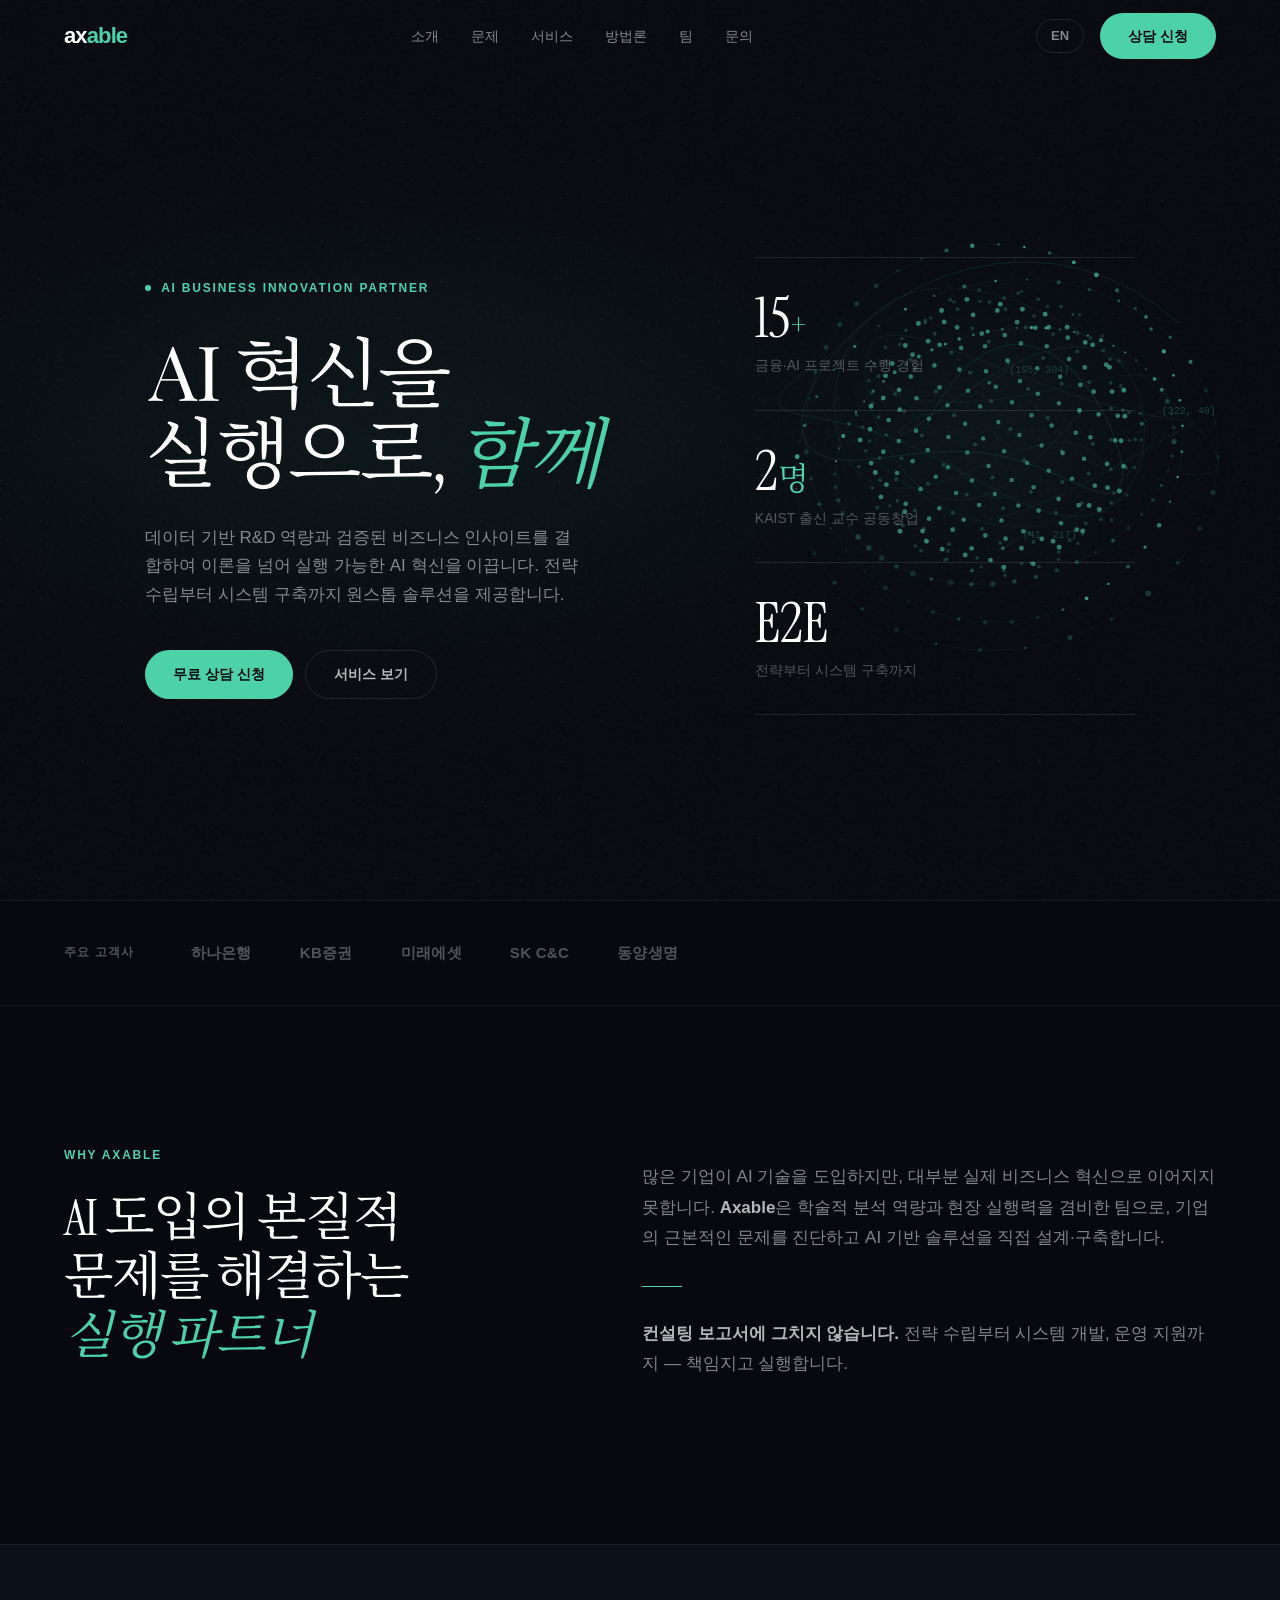
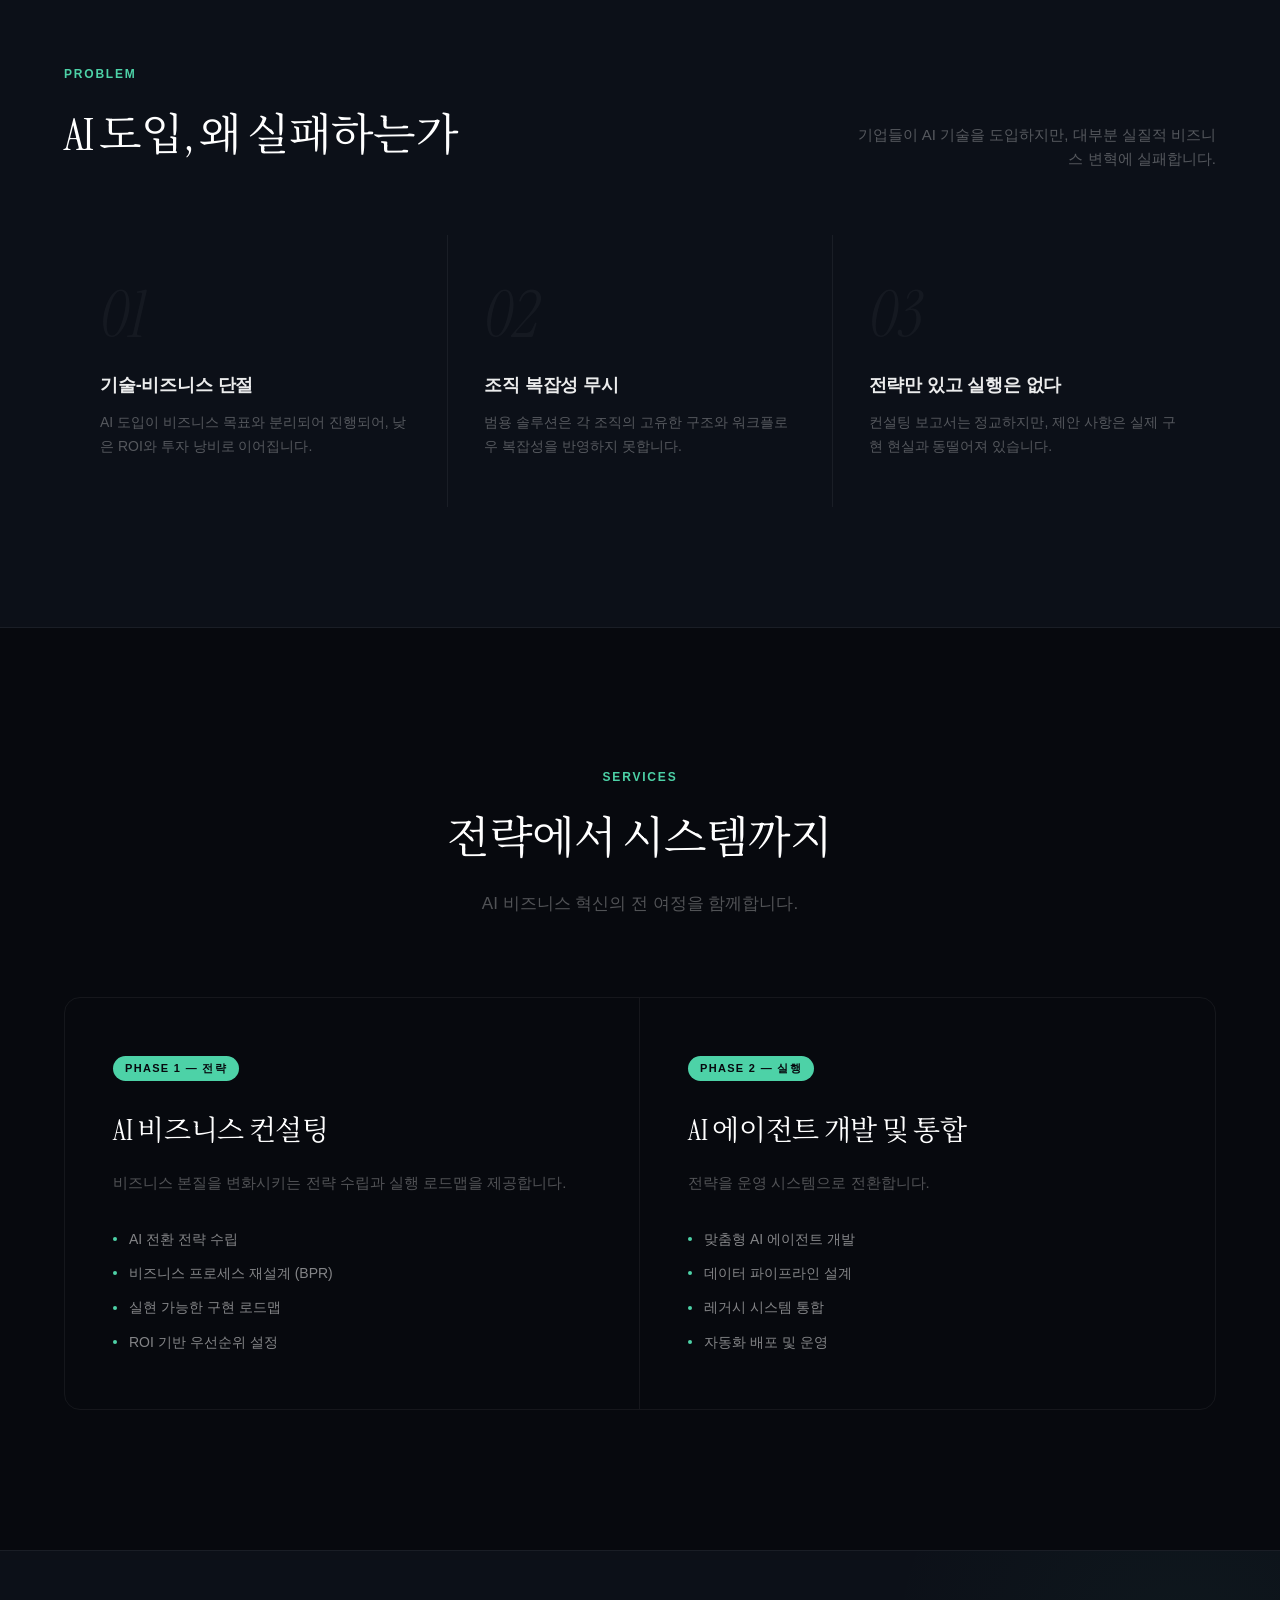
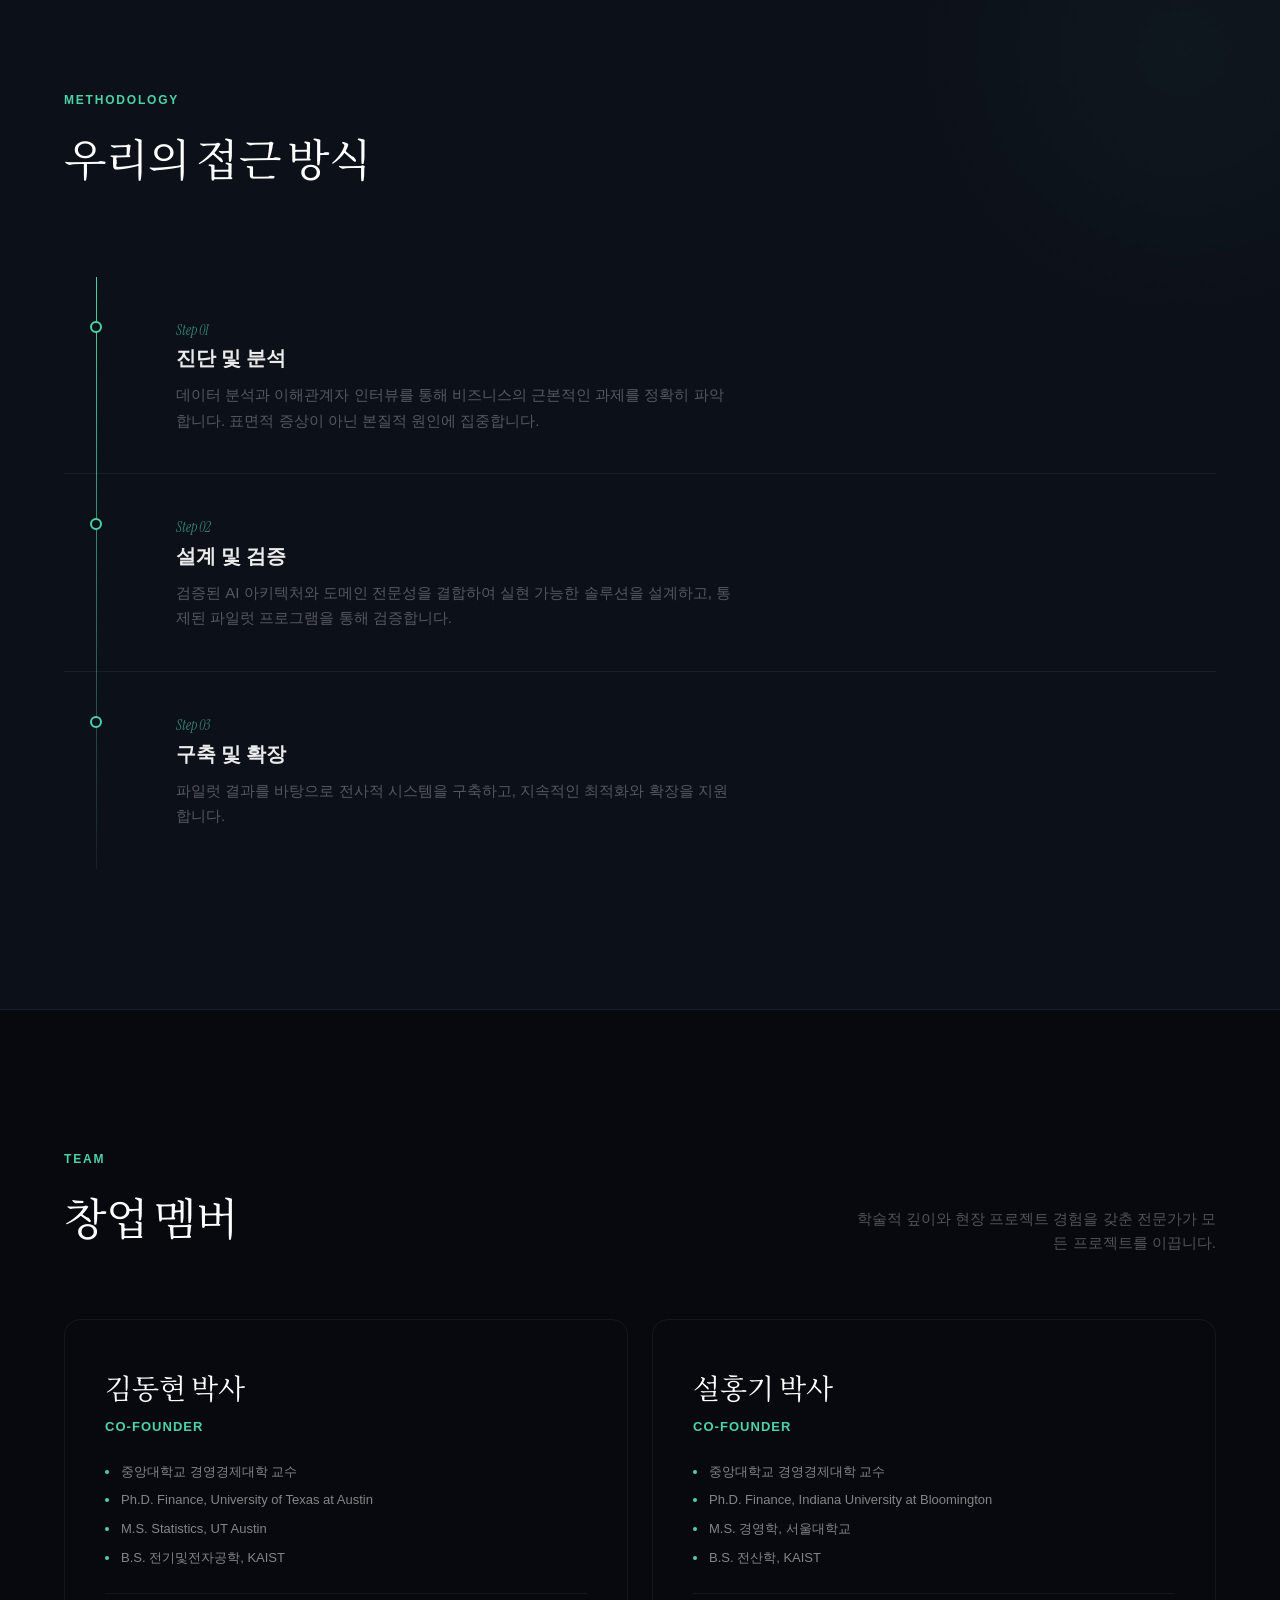
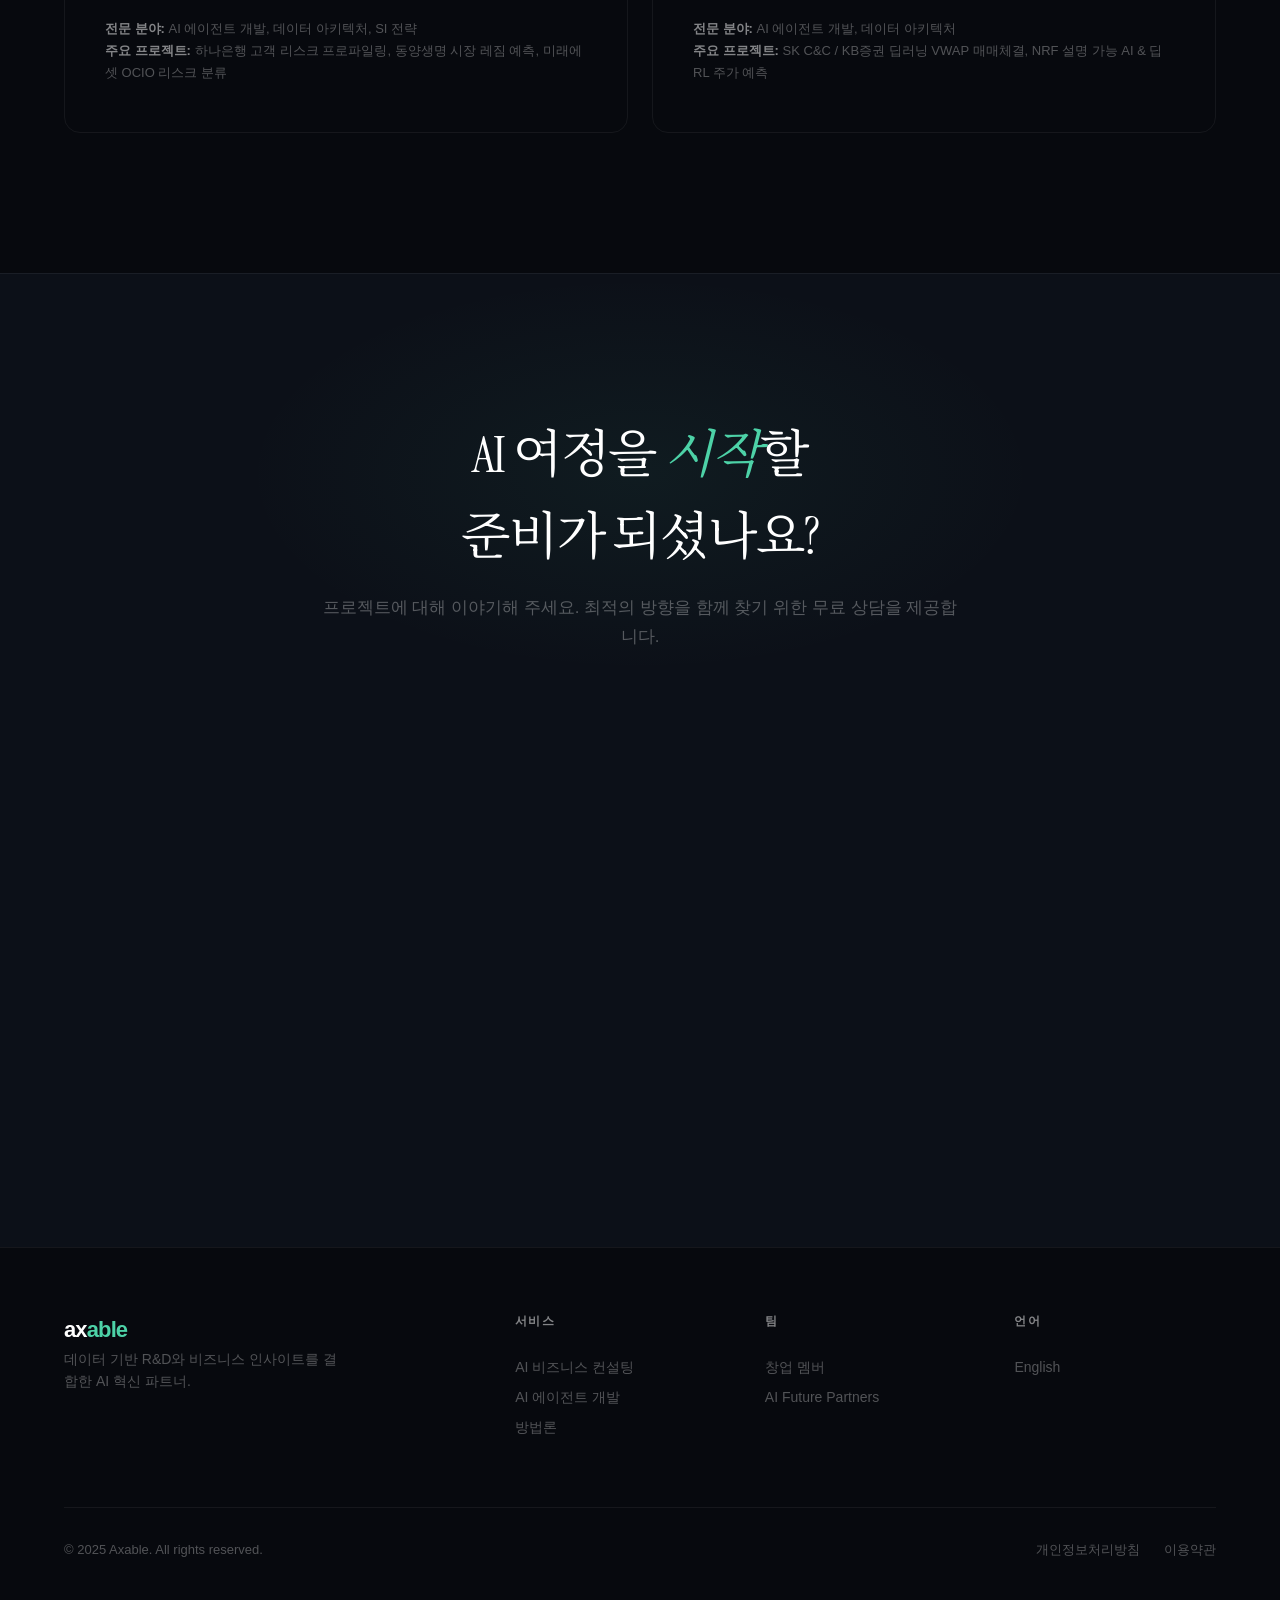
==== public/index.html @ 1fa7da16 "Update Tally form embed to new form ID D4JaoE Old forms (wA7B6N, Zj5WXz) were returning 404.  Co-Aut" ====
<!DOCTYPE html>
<html lang="ko">
<head>
  <meta charset="UTF-8">
  <meta name="viewport" content="width=device-width, initial-scale=1.0">
  <title>Axable — AI 혁신을 실행으로</title>
  <meta name="description" content="Axable은 데이터 기반 R&D 역량과 검증된 비즈니스 인사이트를 결합하여 이론을 넘어 실행 가능한 AI 혁신을 이끕니다.">
  <meta name="keywords" content="AI 컨설팅, AI 에이전트, 비즈니스 혁신, 데이터 분석, Axable">
  <meta name="author" content="Axable">

  <!-- Open Graph -->
  <meta property="og:type" content="website">
  <meta property="og:title" content="Axable — AI 혁신을 실행으로">
  <meta property="og:description" content="전략에서 시스템까지 — AI 비즈니스 혁신의 가장 믿을 수 있는 파트너.">
  <meta property="og:url" content="https://axable.co.kr/">
  <meta property="og:locale" content="ko_KR">

  <!-- Twitter -->
  <meta name="twitter:card" content="summary_large_image">
  <meta name="twitter:title" content="Axable — AI 혁신을 실행으로">
  <meta name="twitter:description" content="전략에서 시스템까지 — AI 비즈니스 혁신의 가장 믿을 수 있는 파트너.">

  <!-- Favicon -->
  <link rel="icon" href="/favicon.ico" sizes="any">

  <link rel="stylesheet" href="style.css">
</head>
<body>

  <!-- Navigation -->
  <nav class="navbar" id="navbar">
    <div class="container navbar-inner">
      <a href="/" class="logo">ax<span>able</span></a>
      <div class="nav-links" id="navLinks">
        <a href="#about">소개</a>
        <a href="#problems">문제</a>
        <a href="#services">서비스</a>
        <a href="#methodology">방법론</a>
        <a href="#team">팀</a>
        <a href="#contact">문의</a>
      </div>
      <div class="nav-right">
        <a href="/en/" class="lang-switch">EN</a>
        <a href="#contact" class="btn btn-accent nav-cta nav-cta-desktop">상담 신청</a>
        <button class="hamburger" id="hamburger" aria-label="메뉴 열기">
          <span></span>
          <span></span>
          <span></span>
        </button>
      </div>
    </div>
  </nav>

  <!-- Hero -->
  <section class="hero" id="home">
    <canvas class="hero-canvas" id="heroCanvas"></canvas>
    <div class="hero-overlay"></div>
    <div class="hero-noise"></div>
    <div class="container">
      <div class="hero-content">
        <div class="hero-eyebrow">
          <span class="pulse"></span>
          AI Business Innovation Partner
        </div>
        <h1><span class="ai-text">AI</span> 혁신을<br>실행으로, <em>함께</em></h1>
        <p class="hero-desc">
          데이터 기반 R&D 역량과 검증된 비즈니스 인사이트를 결합하여
          이론을 넘어 실행 가능한 AI 혁신을 이끕니다.
          전략 수립부터 시스템 구축까지 원스톱 솔루션을 제공합니다.
        </p>
        <div class="hero-buttons">
          <a href="#contact" class="btn btn-accent">무료 상담 신청</a>
          <a href="#services" class="btn btn-outline">서비스 보기</a>
        </div>
      </div>
      <div class="hero-stats">
        <div class="hero-stat">
          <div class="hero-stat-number">15<span>+</span></div>
          <div class="hero-stat-label">금융·AI 프로젝트 수행 경험</div>
        </div>
        <div class="hero-stat">
          <div class="hero-stat-number">2<span>명</span></div>
          <div class="hero-stat-label">KAIST 출신 교수 공동창업</div>
        </div>
        <div class="hero-stat">
          <div class="hero-stat-number">E2E</div>
          <div class="hero-stat-label">전략부터 시스템 구축까지</div>
        </div>
      </div>
    </div>
  </section>

  <!-- Partners -->
  <section class="partners">
    <div class="container partners-inner">
      <span class="partners-label">주요 고객사</span>
      <div class="partners-logos">
        <span>하나은행</span>
        <span>KB증권</span>
        <span>미래에셋</span>
        <span>SK C&C</span>
        <span>동양생명</span>
      </div>
    </div>
  </section>

  <!-- About -->
  <section class="about" id="about">
    <div class="container">
      <div class="about-grid reveal">
        <div class="about-left">
          <span class="section-label">Why Axable</span>
          <h2>AI 도입의 본질적<br>문제를 해결하는<br><em>실행 파트너</em></h2>
        </div>
        <div class="about-right">
          <p>
            많은 기업이 AI 기술을 도입하지만, 대부분 실제 비즈니스 혁신으로 이어지지 못합니다.
            <strong>Axable</strong>은 학술적 분석 역량과 현장 실행력을 겸비한 팀으로,
            기업의 근본적인 문제를 진단하고 AI 기반 솔루션을 직접 설계·구축합니다.
          </p>
          <div class="divider-line"></div>
          <p>
            <strong>컨설팅 보고서에 그치지 않습니다.</strong>
            전략 수립부터 시스템 개발, 운영 지원까지 — 책임지고 실행합니다.
          </p>
        </div>
      </div>
    </div>
  </section>

  <!-- Problems -->
  <section class="problems" id="problems">
    <div class="container">
      <div class="problems-header reveal">
        <div class="problems-header-left">
          <span class="section-label">Problem</span>
          <h2>AI 도입, 왜 실패하는가</h2>
        </div>
        <div class="problems-header-right">
          기업들이 AI 기술을 도입하지만, 대부분 실질적 비즈니스 변혁에 실패합니다.
        </div>
      </div>
      <div class="problems-grid stagger-children reveal">
        <div class="problem-card">
          <div class="problem-number">01</div>
          <h3>기술-비즈니스 단절</h3>
          <p>AI 도입이 비즈니스 목표와 분리되어 진행되어, 낮은 ROI와 투자 낭비로 이어집니다.</p>
        </div>
        <div class="problem-card">
          <div class="problem-number">02</div>
          <h3>조직 복잡성 무시</h3>
          <p>범용 솔루션은 각 조직의 고유한 구조와 워크플로우 복잡성을 반영하지 못합니다.</p>
        </div>
        <div class="problem-card">
          <div class="problem-number">03</div>
          <h3>전략만 있고 실행은 없다</h3>
          <p>컨설팅 보고서는 정교하지만, 제안 사항은 실제 구현 현실과 동떨어져 있습니다.</p>
        </div>
      </div>
    </div>
  </section>

  <!-- Services -->
  <section class="services" id="services">
    <div class="container">
      <div class="services-header reveal">
        <span class="section-label">Services</span>
        <h2>전략에서 시스템까지</h2>
        <p>AI 비즈니스 혁신의 전 여정을 함께합니다.</p>
      </div>
      <div class="services-split reveal">
        <div class="service-card">
          <span class="service-phase">Phase 1 — 전략</span>
          <h3>AI 비즈니스 컨설팅</h3>
          <p>비즈니스 본질을 변화시키는 전략 수립과 실행 로드맵을 제공합니다.</p>
          <ul class="service-list">
            <li>AI 전환 전략 수립</li>
            <li>비즈니스 프로세스 재설계 (BPR)</li>
            <li>실현 가능한 구현 로드맵</li>
            <li>ROI 기반 우선순위 설정</li>
          </ul>
        </div>
        <div class="service-card">
          <span class="service-phase">Phase 2 — 실행</span>
          <h3>AI 에이전트 개발 및 통합</h3>
          <p>전략을 운영 시스템으로 전환합니다.</p>
          <ul class="service-list">
            <li>맞춤형 AI 에이전트 개발</li>
            <li>데이터 파이프라인 설계</li>
            <li>레거시 시스템 통합</li>
            <li>자동화 배포 및 운영</li>
          </ul>
        </div>
      </div>
    </div>
  </section>

  <!-- Methodology -->
  <section class="methodology" id="methodology">
    <div class="container">
      <div class="methodology-header reveal">
        <span class="section-label">Methodology</span>
        <h2>우리의 접근 방식</h2>
      </div>
      <div class="method-timeline reveal">
        <div class="method-step">
          <div class="method-marker">
            <div class="method-marker-dot"></div>
          </div>
          <div class="method-body">
            <span class="step-num">Step 01</span>
            <h3>진단 및 분석</h3>
            <p>데이터 분석과 이해관계자 인터뷰를 통해 비즈니스의 근본적인 과제를 정확히 파악합니다. 표면적 증상이 아닌 본질적 원인에 집중합니다.</p>
          </div>
        </div>
        <div class="method-step">
          <div class="method-marker">
            <div class="method-marker-dot"></div>
          </div>
          <div class="method-body">
            <span class="step-num">Step 02</span>
            <h3>설계 및 검증</h3>
            <p>검증된 AI 아키텍처와 도메인 전문성을 결합하여 실현 가능한 솔루션을 설계하고, 통제된 파일럿 프로그램을 통해 검증합니다.</p>
          </div>
        </div>
        <div class="method-step">
          <div class="method-marker">
            <div class="method-marker-dot"></div>
          </div>
          <div class="method-body">
            <span class="step-num">Step 03</span>
            <h3>구축 및 확장</h3>
            <p>파일럿 결과를 바탕으로 전사적 시스템을 구축하고, 지속적인 최적화와 확장을 지원합니다.</p>
          </div>
        </div>
      </div>
    </div>
  </section>

  <!-- Team -->
  <section class="team" id="team">
    <div class="container">
      <div class="team-header reveal">
        <div class="team-header-left">
          <span class="section-label">Team</span>
          <h2>창업 멤버</h2>
        </div>
        <div class="team-header-right">
          <p>학술적 깊이와 현장 프로젝트 경험을 갖춘 전문가가 모든 프로젝트를 이끕니다.</p>
        </div>
      </div>
      <div class="team-grid">
        <div class="team-card reveal reveal-delay-1">
          <h3 class="team-name">김동현 박사</h3>
          <p class="team-role">Co-Founder</p>
          <ul class="team-credentials">
            <li>중앙대학교 경영경제대학 교수</li>
            <li>Ph.D. Finance, University of Texas at Austin</li>
            <li>M.S. Statistics, UT Austin</li>
            <li>B.S. 전기및전자공학, KAIST</li>
          </ul>
          <p class="team-expertise">
            <strong>전문 분야:</strong> AI 에이전트 개발, 데이터 아키텍처, SI 전략<br>
            <strong>주요 프로젝트:</strong> 하나은행 고객 리스크 프로파일링, 동양생명 시장 레짐 예측, 미래에셋 OCIO 리스크 분류
          </p>
        </div>
        <div class="team-card reveal reveal-delay-2">
          <h3 class="team-name">설홍기 박사</h3>
          <p class="team-role">Co-Founder</p>
          <ul class="team-credentials">
            <li>중앙대학교 경영경제대학 교수</li>
            <li>Ph.D. Finance, Indiana University at Bloomington</li>
            <li>M.S. 경영학, 서울대학교</li>
            <li>B.S. 전산학, KAIST</li>
          </ul>
          <p class="team-expertise">
            <strong>전문 분야:</strong> AI 에이전트 개발, 데이터 아키텍처<br>
            <strong>주요 프로젝트:</strong> SK C&C / KB증권 딥러닝 VWAP 매매체결, NRF 설명 가능 AI & 딥 RL 주가 예측
          </p>
        </div>
      </div>
    </div>
  </section>

  <!-- Contact -->
  <section class="contact" id="contact">
    <div class="container">
      <div class="contact-content reveal">
        <h2>AI 여정을 <em>시작</em>할<br>준비가 되셨나요?</h2>
        <p>프로젝트에 대해 이야기해 주세요. 최적의 방향을 함께 찾기 위한 무료 상담을 제공합니다.</p>
        <div class="form-container">
          <iframe
            data-tally-src="https://tally.so/embed/D4JaoE?alignLeft=1&hideTitle=1&transparentBackground=1&dynamicHeight=1"
            loading="lazy"
            width="100%"
            height="400"
            title="문의 양식"
          ></iframe>
        </div>
      </div>
    </div>
  </section>

  <!-- Footer -->
  <footer class="footer">
    <div class="container">
      <div class="footer-top">
        <div class="footer-brand">
          <a href="/" class="logo">ax<span>able</span></a>
          <p>데이터 기반 R&D와 비즈니스 인사이트를 결합한 AI 혁신 파트너.</p>
        </div>
        <div class="footer-col">
          <h4>서비스</h4>
          <a href="#services">AI 비즈니스 컨설팅</a>
          <a href="#services">AI 에이전트 개발</a>
          <a href="#methodology">방법론</a>
        </div>
        <div class="footer-col">
          <h4>팀</h4>
          <a href="#team">창업 멤버</a>
          <a href="https://www.aifuture.kr" target="_blank" rel="noopener">AI Future Partners</a>
        </div>
        <div class="footer-col">
          <h4>언어</h4>
          <a href="/en/">English</a>
        </div>
      </div>
      <div class="footer-bottom">
        <p class="footer-copy">&copy; 2025 Axable. All rights reserved.</p>
        <div class="footer-legal">
          <a href="#">개인정보처리방침</a>
          <a href="#">이용약관</a>
        </div>
      </div>
    </div>
  </footer>

  <!-- Scripts -->
  <script>
    // Tally embed
    var d = document, w = "https://tally.so/widgets/embed.js";
    var v = function() {
      if (typeof Tally !== "undefined") {
        Tally.loadEmbeds();
      } else {
        d.querySelectorAll("iframe[data-tally-src]:not([src])").forEach(function(e) {
          e.src = e.dataset.tallySrc;
        });
      }
    };
    if (d.querySelector('script[src="' + w + '"]') == null) {
      var s = d.createElement("script");
      s.src = w;
      s.onload = v;
      s.onerror = v;
      d.body.appendChild(s);
    } else v();

    // Hamburger menu
    var hamburger = document.getElementById('hamburger');
    var navLinks = document.getElementById('navLinks');
    hamburger.addEventListener('click', function() {
      navLinks.classList.toggle('active');
      var spans = hamburger.querySelectorAll('span');
      if (navLinks.classList.contains('active')) {
        spans[0].style.transform = 'rotate(45deg) translate(5px, 5px)';
        spans[1].style.opacity = '0';
        spans[2].style.transform = 'rotate(-45deg) translate(5px, -5px)';
      } else {
        spans[0].style.transform = '';
        spans[1].style.opacity = '';
        spans[2].style.transform = '';
      }
    });

    navLinks.querySelectorAll('a').forEach(function(link) {
      link.addEventListener('click', function() {
        navLinks.classList.remove('active');
        var spans = hamburger.querySelectorAll('span');
        spans[0].style.transform = '';
        spans[1].style.opacity = '';
        spans[2].style.transform = '';
      });
    });

    // Scroll reveal
    var reveals = document.querySelectorAll('.reveal');
    var observer = new IntersectionObserver(function(entries) {
      entries.forEach(function(entry) {
        if (entry.isIntersecting) {
          entry.target.classList.add('visible');
        }
      });
    }, { threshold: 0.15, rootMargin: '0px 0px -40px 0px' });

    reveals.forEach(function(el) {
      observer.observe(el);
    });

    // Navbar scroll
    var navbar = document.getElementById('navbar');
    window.addEventListener('scroll', function() {
      if (window.scrollY > 50) {
        navbar.classList.add('scrolled');
      } else {
        navbar.classList.remove('scrolled');
      }
    });

    // Smooth scroll offset
    document.querySelectorAll('a[href^="#"]').forEach(function(anchor) {
      anchor.addEventListener('click', function(e) {
        var target = document.querySelector(this.getAttribute('href'));
        if (target) {
          e.preventDefault();
          var offset = 80;
          var top = target.getBoundingClientRect().top + window.scrollY - offset;
          window.scrollTo({ top: top, behavior: 'smooth' });
        }
      });
    });

    // Hero animation: mouse-reactive dot grid + autonomous 3D sphere
    (function() {
      var canvas = document.getElementById('heroCanvas');
      if (!canvas) return;
      var ctx = canvas.getContext('2d');
      var dpr = window.devicePixelRatio || 1;
      var W, H, cx, cy, R;
      var mouse = { x: -9999, y: -9999 };
      var raf;
      var isMobile = false;
      var PI = Math.PI;
      var TAU = PI * 2;

      // --- Dot grid ---
      var gridDots = [];
      var GRID_SPACING = 40;

      function initGrid() {
        gridDots = [];
        var cols = Math.ceil(W / GRID_SPACING) + 1;
        var rows = Math.ceil(H / GRID_SPACING) + 1;
        for (var r = 0; r < rows; r++) {
          for (var c = 0; c < cols; c++) {
            gridDots.push({
              baseX: c * GRID_SPACING,
              baseY: r * GRID_SPACING,
              x: c * GRID_SPACING,
              y: r * GRID_SPACING,
              phase: Math.random() * TAU,
              speed: 0.3 + Math.random() * 0.4
            });
          }
        }
      }

      function drawDotGrid(t) {
        for (var i = 0; i < gridDots.length; i++) {
          var d = gridDots[i];
          d.x = d.baseX + Math.sin(t * 0.001 * d.speed + d.phase) * 2;
          d.y = d.baseY + Math.cos(t * 0.001 * d.speed + d.phase * 0.7) * 2;

          var dx = mouse.x - d.x;
          var dy = mouse.y - d.y;
          var dist = Math.sqrt(dx * dx + dy * dy);
          var influence = Math.max(0, 1 - dist / 160);

          var baseAlpha = 0.08;
          var alpha = baseAlpha + influence * 0.45;
          var radius = 0.8 + influence * 1.8;

          if (influence > 0) {
            ctx.fillStyle = 'rgba(77, 210, 167, ' + alpha + ')';
          } else {
            ctx.fillStyle = 'rgba(255, 255, 255, ' + baseAlpha + ')';
          }
          ctx.beginPath();
          ctx.arc(d.x, d.y, radius, 0, TAU);
          ctx.fill();

          if (influence > 0.2) {
            for (var j = i + 1; j < gridDots.length; j++) {
              var d2 = gridDots[j];
              var dx2 = d.x - d2.x;
              var dy2 = d.y - d2.y;
              var dist2 = Math.sqrt(dx2 * dx2 + dy2 * dy2);
              if (dist2 < GRID_SPACING * 1.5) {
                var mdx2 = mouse.x - d2.x;
                var mdy2 = mouse.y - d2.y;
                var mdist2 = Math.sqrt(mdx2 * mdx2 + mdy2 * mdy2);
                var inf2 = Math.max(0, 1 - mdist2 / 160);
                if (inf2 > 0.2) {
                  var lineAlpha = Math.min(influence, inf2) * 0.2;
                  ctx.strokeStyle = 'rgba(77, 210, 167, ' + lineAlpha + ')';
                  ctx.lineWidth = 0.4;
                  ctx.beginPath();
                  ctx.moveTo(d.x, d.y);
                  ctx.lineTo(d2.x, d2.y);
                  ctx.stroke();
                }
              }
            }
          }
        }
      }

      // --- Sphere ---
      var sphereDots = [];
      var SPHERE_COUNT = 280;
      var RING_COUNT = 3;
      var rings = [];
      var CURVE_COUNT = 5;
      var labels = [];

      function initSphere() {
        sphereDots = [];
        var golden = (1 + Math.sqrt(5)) / 2;
        for (var i = 0; i < SPHERE_COUNT; i++) {
          var theta = Math.acos(1 - 2 * (i + 0.5) / SPHERE_COUNT);
          var phi = TAU * i / golden;
          sphereDots.push({
            theta: theta, phi: phi, baseR: 1,
            pulse: Math.random() * TAU,
            pulseSpeed: 0.5 + Math.random() * 1.5
          });
        }
      }

      function initRings() {
        rings = [];
        var tilts = [
          { tiltX: 0.3, tiltZ: 0.1, speed: 0.4, radius: 1.25, count: 60, offset: 0 },
          { tiltX: -0.5, tiltZ: 0.6, speed: -0.3, radius: 1.4, count: 45, offset: PI / 3 },
          { tiltX: 0.1, tiltZ: -0.4, speed: 0.25, radius: 1.55, count: 35, offset: PI / 1.5 }
        ];
        for (var r = 0; r < RING_COUNT; r++) {
          var ring = tilts[r];
          ring.particles = [];
          for (var p = 0; p < ring.count; p++) {
            ring.particles.push({
              angle: (TAU / ring.count) * p,
              size: 1 + Math.random() * 1.5,
              alpha: 0.3 + Math.random() * 0.5
            });
          }
          rings.push(ring);
        }
      }

      function initLabels() {
        labels = [
          { theta: 0.8, phi: 1.2, text: '(78, 96)' },
          { theta: 1.8, phi: 3.5, text: '(322, 40)' },
          { theta: 2.4, phi: 5.1, text: '(195, 304)' },
          { theta: 1.0, phi: 4.8, text: '(41, 217)' },
          { theta: 2.0, phi: 0.7, text: '(256, 128)' }
        ];
      }

      function project(x3, y3, z3) {
        var fov = 600;
        var scale = fov / (fov + z3);
        return { x: cx + x3 * scale, y: cy + y3 * scale, s: scale, z: z3 };
      }

      function rotateY(x, y, z, a) {
        var cos = Math.cos(a), sin = Math.sin(a);
        return { x: x * cos - z * sin, y: y, z: x * sin + z * cos };
      }
      function rotateX(x, y, z, a) {
        var cos = Math.cos(a), sin = Math.sin(a);
        return { x: x, y: y * cos - z * sin, z: y * sin + z * cos };
      }
      function rotateZ(x, y, z, a) {
        var cos = Math.cos(a), sin = Math.sin(a);
        return { x: x * cos - y * sin, y: x * sin + y * cos, z: z };
      }

      function resize() {
        var rect = canvas.parentElement.getBoundingClientRect();
        W = rect.width; H = rect.height;
        canvas.width = W * dpr; canvas.height = H * dpr;
        canvas.style.width = W + 'px'; canvas.style.height = H + 'px';
        ctx.setTransform(dpr, 0, 0, dpr, 0, 0);
        isMobile = W < 768;
        cx = W * 0.78; cy = H * 0.48; R = Math.min(W, H) * 0.15;
        if (isMobile) { cx = W * 0.65; cy = H * 0.35; R = Math.min(W, H) * 0.13; }
        initGrid();
      }

      function drawGlow() {
        var grad = ctx.createRadialGradient(cx, cy, R * 0.2, cx, cy, R * 1.8);
        grad.addColorStop(0, 'rgba(77, 210, 167, 0.05)');
        grad.addColorStop(0.5, 'rgba(77, 210, 167, 0.02)');
        grad.addColorStop(1, 'rgba(77, 210, 167, 0)');
        ctx.fillStyle = grad;
        ctx.fillRect(0, 0, W, H);
      }

      function drawAxisLines(t, rX, rY) {
        var len = R * 1.7;
        var axes = [
          { x: len, y: 0, z: 0 }, { x: -len, y: 0, z: 0 },
          { x: 0, y: len, z: 0 }, { x: 0, y: -len, z: 0 },
          { x: 0, y: 0, z: len }, { x: 0, y: 0, z: -len }
        ];
        ctx.lineWidth = 0.5;
        for (var i = 0; i < axes.length; i += 2) {
          var a1 = rotateX(axes[i].x, axes[i].y, axes[i].z, rX);
          a1 = rotateY(a1.x, a1.y, a1.z, rY);
          var p1 = project(a1.x, a1.y, a1.z);
          var a2 = rotateX(axes[i+1].x, axes[i+1].y, axes[i+1].z, rX);
          a2 = rotateY(a2.x, a2.y, a2.z, rY);
          var p2 = project(a2.x, a2.y, a2.z);
          ctx.strokeStyle = 'rgba(77, 210, 167, 0.12)';
          ctx.beginPath(); ctx.setLineDash([4, 8]);
          ctx.moveTo(p1.x, p1.y); ctx.lineTo(p2.x, p2.y);
          ctx.stroke(); ctx.setLineDash([]);
        }
      }

      function drawSphere(t) {
        // No mouse influence — autonomous rotation only
        var rY = t * 0.0002;
        var rX = 0.35 + Math.sin(t * 0.0001) * 0.1;

        var projected = [];
        for (var i = 0; i < sphereDots.length; i++) {
          var d = sphereDots[i];
          var pulse = 1 + Math.sin(t * 0.001 * d.pulseSpeed + d.pulse) * 0.04;
          var r = R * d.baseR * pulse;
          var x = r * Math.sin(d.theta) * Math.cos(d.phi);
          var y = r * Math.cos(d.theta);
          var z = r * Math.sin(d.theta) * Math.sin(d.phi);
          var rot = rotateX(x, y, z, rX);
          rot = rotateY(rot.x, rot.y, rot.z, rY);
          var p = project(rot.x, rot.y, rot.z);
          projected.push(p);
          var alpha = 0.15 + p.s * 0.5; alpha = Math.min(alpha, 0.8);
          var size = 1 + p.s * 1.5;
          if (rot.z > 0) {
            ctx.fillStyle = 'rgba(77, 210, 167, ' + (alpha * 0.9) + ')';
          } else {
            ctx.fillStyle = 'rgba(77, 210, 167, ' + (alpha * 0.3) + ')';
            size *= 0.7;
          }
          ctx.beginPath(); ctx.arc(p.x, p.y, size, 0, TAU); ctx.fill();
        }
        for (var i = 0; i < projected.length; i++) {
          if (projected[i].z < 0) continue;
          for (var j = i + 1; j < projected.length; j++) {
            if (projected[j].z < 0) continue;
            var dx = projected[i].x - projected[j].x;
            var dy = projected[i].y - projected[j].y;
            var dist = Math.sqrt(dx * dx + dy * dy);
            if (dist < R * 0.18) {
              ctx.strokeStyle = 'rgba(77, 210, 167, ' + ((1 - dist / (R * 0.18)) * 0.08) + ')';
              ctx.lineWidth = 0.5; ctx.beginPath();
              ctx.moveTo(projected[i].x, projected[i].y);
              ctx.lineTo(projected[j].x, projected[j].y); ctx.stroke();
            }
          }
        }
        return { rotX: rX, rotY: rY };
      }

      function drawRings(t, rX, rY) {
        for (var r = 0; r < rings.length; r++) {
          var ring = rings[r];
          var angleOffset = t * 0.001 * ring.speed + ring.offset;
          ctx.beginPath(); ctx.strokeStyle = 'rgba(77, 210, 167, 0.06)'; ctx.lineWidth = 0.8;
          for (var s = 0; s <= 64; s++) {
            var a = (TAU / 64) * s;
            var rx = Math.cos(a) * R * ring.radius, ry = Math.sin(a) * R * ring.radius;
            var rot = rotateX(rx, ry, 0, ring.tiltX);
            rot = rotateZ(rot.x, rot.y, rot.z, ring.tiltZ);
            rot = rotateX(rot.x, rot.y, rot.z, rX);
            rot = rotateY(rot.x, rot.y, rot.z, rY);
            var p = project(rot.x, rot.y, rot.z);
            if (s === 0) ctx.moveTo(p.x, p.y); else ctx.lineTo(p.x, p.y);
          }
          ctx.stroke();
          for (var p = 0; p < ring.particles.length; p++) {
            var part = ring.particles[p];
            var a = part.angle + angleOffset;
            var rx = Math.cos(a) * R * ring.radius, ry = Math.sin(a) * R * ring.radius;
            var rot = rotateX(rx, ry, 0, ring.tiltX);
            rot = rotateZ(rot.x, rot.y, rot.z, ring.tiltZ);
            rot = rotateX(rot.x, rot.y, rot.z, rX);
            rot = rotateY(rot.x, rot.y, rot.z, rY);
            var proj = project(rot.x, rot.y, rot.z);
            var alpha = part.alpha * proj.s;
            if (rot.z < 0) alpha *= 0.3;
            ctx.fillStyle = 'rgba(77, 210, 167, ' + Math.min(alpha, 0.7) + ')';
            ctx.beginPath(); ctx.arc(proj.x, proj.y, part.size * proj.s, 0, TAU); ctx.fill();
          }
        }
      }

      function drawFlowingCurves(t, rX, rY) {
        for (var c = 0; c < CURVE_COUNT; c++) {
          var offset = (TAU / CURVE_COUNT) * c;
          var phase = t * 0.0004 + offset;
          ctx.beginPath();
          ctx.strokeStyle = 'rgba(77, 210, 167, ' + (0.06 + Math.sin(phase) * 0.03) + ')';
          ctx.lineWidth = 1.2 + Math.sin(phase * 1.3) * 0.5;
          for (var s = 0; s <= 80; s++) {
            var frac = s / 80, a = phase + frac * PI * 2.5;
            var spiralR = R * (0.6 + frac * 1.0);
            var waveY = Math.sin(a * 2 + phase) * R * 0.3;
            var rot = rotateX(Math.cos(a) * spiralR, waveY, Math.sin(a) * spiralR, rX);
            rot = rotateY(rot.x, rot.y, rot.z, rY);
            var p = project(rot.x, rot.y, rot.z);
            if (s === 0) ctx.moveTo(p.x, p.y); else ctx.lineTo(p.x, p.y);
          }
          ctx.stroke();
        }
      }

      function drawLabels(t, rX, rY) {
        ctx.font = '10px Satoshi, monospace';
        for (var i = 0; i < labels.length; i++) {
          var l = labels[i], lr = R * 1.15;
          var x = lr * Math.sin(l.theta) * Math.cos(l.phi);
          var y = lr * Math.cos(l.theta);
          var z = lr * Math.sin(l.theta) * Math.sin(l.phi);
          var rot = rotateX(x, y, z, rX);
          rot = rotateY(rot.x, rot.y, rot.z, rY);
          if (rot.z < 0) continue;
          var p = project(rot.x, rot.y, rot.z);
          var alpha = 0.25 + p.s * 0.15;
          ctx.fillStyle = 'rgba(77, 210, 167, ' + alpha + ')';
          ctx.beginPath(); ctx.arc(p.x, p.y, 2, 0, TAU); ctx.fill();
          ctx.strokeStyle = 'rgba(77, 210, 167, ' + (alpha * 0.5) + ')';
          ctx.lineWidth = 0.5; ctx.beginPath();
          ctx.moveTo(p.x, p.y); ctx.lineTo(p.x + 18, p.y - 12); ctx.stroke();
          ctx.fillStyle = 'rgba(77, 210, 167, ' + (alpha * 0.7) + ')';
          ctx.fillText(l.text, p.x + 20, p.y - 10);
        }
      }

      function draw(t) {
        ctx.clearRect(0, 0, W, H);
        drawDotGrid(t);
        if (!isMobile) {
          drawGlow();
          var rX = 0.35 + Math.sin(t * 0.0001) * 0.1;
          var rY = t * 0.0002;
          drawAxisLines(t, rX, rY);
          drawFlowingCurves(t, rX, rY);
          var rot = drawSphere(t);
          drawRings(t, rot.rotX, rot.rotY);
          drawLabels(t, rot.rotX, rot.rotY);
        }
        raf = requestAnimationFrame(draw);
      }

      canvas.parentElement.addEventListener('mousemove', function(e) {
        var rect = canvas.getBoundingClientRect();
        mouse.x = e.clientX - rect.left;
        mouse.y = e.clientY - rect.top;
      });

      canvas.parentElement.addEventListener('mouseleave', function() {
        mouse.x = -9999;
        mouse.y = -9999;
      });

      window.addEventListener('resize', function() {
        cancelAnimationFrame(raf);
        resize();
        raf = requestAnimationFrame(draw);
      });

      initSphere();
      initRings();
      initLabels();
      resize();
      raf = requestAnimationFrame(draw);
    })();
  </script>
</body>
</html>
---- public/style.css ----
/* ============================================
   Axable.co.kr — Dark Editorial / Tech-Noir
   Typography: Instrument Serif + Satoshi
   Accent: Teal #4DD2A7 on dark
   ============================================ */

@import url('https://fonts.googleapis.com/css2?family=Instrument+Serif:ital@0;1&family=Noto+Serif+KR:wght@400;700&family=Playfair+Display:wght@400;700&display=swap');
@import url('https://api.fontshare.com/v2/css?f[]=satoshi@400,500,700,900&display=swap');

*, *::before, *::after {
  margin: 0;
  padding: 0;
  box-sizing: border-box;
}

:root {
  --accent: #4DD2A7;
  --accent-dim: rgba(77, 210, 167, 0.6);
  --accent-glow: rgba(77, 210, 167, 0.15);
  --accent-subtle: rgba(77, 210, 167, 0.08);

  --dark-900: #07090E;
  --dark-800: #0C1018;
  --dark-700: #111723;
  --dark-600: #1A2233;
  --dark-500: #243044;
  --dark-border: rgba(255, 255, 255, 0.06);
  --dark-border-accent: rgba(77, 210, 167, 0.12);

  --white: #FFFFFF;
  --white-90: rgba(255, 255, 255, 0.92);
  --white-70: rgba(255, 255, 255, 0.7);
  --white-50: rgba(255, 255, 255, 0.5);
  --white-30: rgba(255, 255, 255, 0.3);
  --white-10: rgba(255, 255, 255, 0.1);
  --white-05: rgba(255, 255, 255, 0.04);

  --font-display: 'Instrument Serif', 'Noto Serif KR', Georgia, serif;
  --font-body: 'Satoshi', -apple-system, sans-serif;

  --container: 1200px;
  --gutter: 24px;
}

html {
  scroll-behavior: smooth;
  -webkit-font-smoothing: antialiased;
  -moz-osx-font-smoothing: grayscale;
}

body {
  font-family: var(--font-body);
  font-size: 16px;
  line-height: 1.6;
  color: var(--white-70);
  background: var(--dark-900);
  overflow-x: hidden;
}

a { color: inherit; text-decoration: none; }
img { max-width: 100%; display: block; }
ul { list-style: none; }

.container {
  max-width: var(--container);
  margin: 0 auto;
  padding: 0 var(--gutter);
}

/* ========== ANNOUNCEMENT BANNER ========== */
.announcement {
  background: var(--accent);
  color: var(--dark-900);
  text-align: center;
  padding: 10px var(--gutter);
  font-size: 13px;
  font-weight: 700;
  letter-spacing: 0.02em;
  position: relative;
  z-index: 1001;
}

.announcement a {
  text-decoration: underline;
  text-underline-offset: 2px;
}

/* ========== NAVIGATION ========== */
.navbar {
  position: fixed;
  top: 0;
  left: 0;
  right: 0;
  z-index: 1000;
  transition: all 0.3s ease;
}

.navbar.scrolled {
  background: rgba(7, 9, 14, 0.9);
  backdrop-filter: blur(20px);
  -webkit-backdrop-filter: blur(20px);
  border-bottom: 1px solid var(--dark-border);
}

.navbar-inner {
  display: flex;
  align-items: center;
  justify-content: space-between;
  height: 72px;
}

.logo {
  font-family: var(--font-body);
  font-size: 22px;
  font-weight: 900;
  color: var(--white);
  letter-spacing: -0.04em;
}

.logo span {
  color: var(--accent);
}

.nav-links {
  display: flex;
  align-items: center;
  gap: 32px;
}

.nav-links a {
  font-size: 14px;
  font-weight: 500;
  color: var(--white-50);
  transition: color 0.2s;
}

.nav-links a:hover {
  color: var(--white);
}

.nav-right {
  display: flex;
  align-items: center;
  gap: 16px;
}

.lang-switch {
  font-size: 13px;
  font-weight: 600;
  color: var(--white-50);
  padding: 6px 14px;
  border: 1px solid var(--white-10);
  border-radius: 100px;
  transition: all 0.2s;
}

.lang-switch:hover {
  color: var(--white);
  border-color: var(--white-30);
}

.btn {
  display: inline-flex;
  align-items: center;
  gap: 8px;
  font-family: var(--font-body);
  font-weight: 600;
  border: none;
  cursor: pointer;
  transition: all 0.3s ease;
  white-space: nowrap;
}

.btn-accent {
  font-size: 14px;
  padding: 12px 28px;
  background: var(--accent);
  color: var(--dark-900);
  border-radius: 100px;
}

.btn-accent:hover {
  transform: translateY(-1px);
  box-shadow: 0 8px 30px rgba(77, 210, 167, 0.3);
}

.btn-outline {
  font-size: 14px;
  padding: 12px 28px;
  background: transparent;
  color: var(--white-70);
  border: 1px solid var(--white-10);
  border-radius: 100px;
}

.btn-outline:hover {
  border-color: var(--accent);
  color: var(--accent);
}

.btn-ghost {
  font-size: 14px;
  padding: 12px 0;
  background: none;
  color: var(--accent);
}

.btn-ghost::after {
  content: '→';
  transition: transform 0.2s;
}

.btn-ghost:hover::after {
  transform: translateX(4px);
}

.hamburger {
  display: none;
  flex-direction: column;
  gap: 5px;
  width: 24px;
  background: none;
  border: none;
  cursor: pointer;
  padding: 0;
}

.hamburger span {
  display: block;
  width: 100%;
  height: 1.5px;
  background: var(--white);
  transition: all 0.3s;
}

/* ========== HERO ========== */
.hero {
  position: relative;
  min-height: 100vh;
  display: flex;
  align-items: center;
  overflow: hidden;
  padding-top: 72px;
}

.hero-video {
  position: absolute;
  inset: 0;
  z-index: 0;
}

.hero-video video {
  width: 100%;
  height: 100%;
  object-fit: cover;
  opacity: 0.3;
}

.hero-overlay {
  position: absolute;
  inset: 0;
  background:
    linear-gradient(180deg, var(--dark-900) 0%, transparent 30%),
    linear-gradient(180deg, transparent 50%, var(--dark-900) 100%),
    radial-gradient(ellipse 80% 60% at 30% 50%, rgba(77, 210, 167, 0.06) 0%, transparent 60%);
  z-index: 1;
}

.hero-noise {
  position: absolute;
  inset: 0;
  z-index: 2;
  opacity: 0.03;
  background-image: url("data:image/svg+xml,%3Csvg viewBox='0 0 256 256' xmlns='http://www.w3.org/2000/svg'%3E%3Cfilter id='noiseFilter'%3E%3CfeTurbulence type='fractalNoise' baseFrequency='0.9' numOctaves='4' stitchTiles='stitch'/%3E%3C/filter%3E%3Crect width='100%25' height='100%25' filter='url(%23noiseFilter)'/%3E%3C/svg%3E");
  pointer-events: none;
}

.hero-canvas {
  position: absolute;
  inset: 0;
  z-index: 2;
  pointer-events: none;
}

.hero .container {
  position: relative;
  z-index: 3;
  display: grid;
  grid-template-columns: 1fr 1fr;
  gap: 80px;
  align-items: center;
  min-height: calc(100vh - 72px);
}

.hero-content {
  padding: 80px 0;
}

.hero-eyebrow {
  display: inline-flex;
  align-items: center;
  gap: 10px;
  font-size: 12px;
  font-weight: 600;
  letter-spacing: 0.15em;
  text-transform: uppercase;
  color: var(--accent);
  margin-bottom: 32px;
}

.hero-eyebrow .pulse {
  width: 6px;
  height: 6px;
  background: var(--accent);
  border-radius: 50%;
  animation: pulse 2s ease-in-out infinite;
}

@keyframes pulse {
  0%, 100% { opacity: 1; box-shadow: 0 0 0 0 rgba(77, 210, 167, 0.4); }
  50% { opacity: 0.6; box-shadow: 0 0 0 6px rgba(77, 210, 167, 0); }
}

.hero h1 {
  font-family: var(--font-display);
  font-size: clamp(48px, 6vw, 76px);
  font-weight: 400;
  line-height: 1.05;
  color: var(--white);
  margin-bottom: 28px;
  letter-spacing: -0.02em;
  word-break: keep-all;
}

.hero h1 .ai-text {
  font-family: 'Playfair Display', Georgia, serif;
  letter-spacing: 0.02em;
  margin-left: 0.05em;
}

.hero h1 em {
  font-style: italic;
  color: var(--accent);
}

.hero-desc {
  font-size: 17px;
  color: var(--white-50);
  line-height: 1.7;
  margin-bottom: 40px;
  max-width: 440px;
}

.hero-buttons {
  display: flex;
  gap: 12px;
}

/* Hero right: stats column */
.hero-stats {
  display: flex;
  flex-direction: column;
  gap: 1px;
  justify-self: end;
  width: 100%;
  max-width: 380px;
}

.hero-stat {
  padding: 32px 0;
  border-top: 1px solid var(--white-10);
}

.hero-stat:last-child {
  border-bottom: 1px solid var(--white-10);
}

.hero-stat-number {
  font-family: var(--font-display);
  font-size: 56px;
  font-weight: 400;
  color: var(--white);
  line-height: 1;
  margin-bottom: 8px;
}

.hero-stat-number span {
  color: var(--accent);
  font-size: 32px;
}

.hero-stat-label {
  font-size: 14px;
  color: var(--white-30);
  font-weight: 500;
}

/* ========== PARTNER STRIP ========== */
.partners {
  padding: 40px 0;
  border-top: 1px solid var(--dark-border);
  border-bottom: 1px solid var(--dark-border);
  background: var(--dark-900);
}

.partners-inner {
  display: flex;
  align-items: center;
  gap: 56px;
}

.partners-label {
  font-size: 12px;
  font-weight: 600;
  color: var(--white-30);
  text-transform: uppercase;
  letter-spacing: 0.1em;
  white-space: nowrap;
  flex-shrink: 0;
}

.partners-logos {
  display: flex;
  align-items: center;
  gap: 48px;
  flex-wrap: wrap;
}

.partners-logos span {
  font-size: 15px;
  font-weight: 700;
  color: var(--white-30);
  letter-spacing: 0.02em;
  transition: color 0.3s;
  white-space: nowrap;
}

.partners-logos span:hover {
  color: var(--white-50);
}

/* ========== ABOUT / INTRO ========== */
.about {
  padding: 140px 0;
  position: relative;
}

.about-grid {
  display: grid;
  grid-template-columns: 1fr 1.2fr;
  gap: 100px;
  align-items: start;
}

.about-left .section-label {
  display: block;
  font-size: 12px;
  font-weight: 600;
  letter-spacing: 0.15em;
  text-transform: uppercase;
  color: var(--accent);
  margin-bottom: 24px;
}

.about-left h2 {
  font-family: var(--font-display);
  font-size: clamp(36px, 4vw, 52px);
  font-weight: 400;
  line-height: 1.15;
  color: var(--white);
  letter-spacing: -0.02em;
}

.about-left h2 em {
  font-style: italic;
  color: var(--accent);
}

.about-right {
  padding-top: 16px;
}

.about-right p {
  font-size: 17px;
  line-height: 1.8;
  color: var(--white-50);
  margin-bottom: 24px;
}

.about-right p strong {
  color: var(--white-70);
  font-weight: 600;
}

.divider-line {
  width: 40px;
  height: 1px;
  background: var(--accent);
  margin: 32px 0;
}

/* ========== PROBLEMS (horizontal scroll cards) ========== */
.problems {
  padding: 120px 0;
  background: var(--dark-800);
  border-top: 1px solid var(--dark-border);
  border-bottom: 1px solid var(--dark-border);
}

.problems-header {
  display: flex;
  justify-content: space-between;
  align-items: end;
  margin-bottom: 64px;
}

.problems-header-left .section-label {
  display: block;
  font-size: 12px;
  font-weight: 600;
  letter-spacing: 0.15em;
  text-transform: uppercase;
  color: var(--accent);
  margin-bottom: 16px;
}

.problems-header-left h2 {
  font-family: var(--font-display);
  font-size: clamp(32px, 3.5vw, 44px);
  font-weight: 400;
  color: var(--white);
  letter-spacing: -0.02em;
}

.problems-header-right {
  font-size: 15px;
  color: var(--white-30);
  max-width: 360px;
  text-align: right;
  line-height: 1.6;
}

.problems-grid {
  display: grid;
  grid-template-columns: repeat(3, 1fr);
  gap: 1px;
  background: var(--dark-border);
}

.problem-card {
  background: var(--dark-800);
  padding: 48px 36px;
  position: relative;
  transition: all 0.4s ease;
}

.problem-card::before {
  content: '';
  position: absolute;
  top: 0;
  left: 0;
  width: 0;
  height: 2px;
  background: var(--accent);
  transition: width 0.4s ease;
}

.problem-card:hover::before {
  width: 100%;
}

.problem-card:hover {
  background: var(--dark-700);
}

.problem-number {
  font-family: var(--font-display);
  font-size: 64px;
  color: var(--white-05);
  line-height: 1;
  margin-bottom: 24px;
  font-style: italic;
}

.problem-card h3 {
  font-family: var(--font-body);
  font-size: 18px;
  font-weight: 700;
  color: var(--white-90);
  margin-bottom: 12px;
  letter-spacing: -0.01em;
}

.problem-card p {
  font-size: 14px;
  color: var(--white-30);
  line-height: 1.7;
}

/* ========== SERVICES ========== */
.services {
  padding: 140px 0;
}

.services-header {
  text-align: center;
  margin-bottom: 80px;
}

.services-header .section-label {
  display: block;
  font-size: 12px;
  font-weight: 600;
  letter-spacing: 0.15em;
  text-transform: uppercase;
  color: var(--accent);
  margin-bottom: 16px;
}

.services-header h2 {
  font-family: var(--font-display);
  font-size: clamp(32px, 3.5vw, 44px);
  font-weight: 400;
  color: var(--white);
  letter-spacing: -0.02em;
  margin-bottom: 16px;
}

.services-header p {
  font-size: 17px;
  color: var(--white-30);
  max-width: 520px;
  margin: 0 auto;
}

.services-split {
  display: grid;
  grid-template-columns: 1fr 1fr;
  gap: 0;
  border: 1px solid var(--dark-border);
  border-radius: 16px;
  overflow: hidden;
}

.service-card {
  padding: 56px 48px;
  position: relative;
  transition: background 0.4s;
}

.service-card:first-child {
  border-right: 1px solid var(--dark-border);
}

.service-card:hover {
  background: var(--dark-800);
}

.service-phase {
  display: inline-block;
  font-size: 11px;
  font-weight: 700;
  letter-spacing: 0.12em;
  text-transform: uppercase;
  color: var(--dark-900);
  background: var(--accent);
  padding: 4px 12px;
  border-radius: 100px;
  margin-bottom: 28px;
}

.service-card h3 {
  font-family: var(--font-display);
  font-size: 28px;
  font-weight: 400;
  color: var(--white);
  margin-bottom: 16px;
  letter-spacing: -0.01em;
}

.service-card > p {
  font-size: 15px;
  color: var(--white-30);
  line-height: 1.7;
  margin-bottom: 32px;
}

.service-list {
  display: flex;
  flex-direction: column;
  gap: 12px;
}

.service-list li {
  font-size: 14px;
  color: var(--white-50);
  display: flex;
  align-items: center;
  gap: 12px;
}

.service-list li::before {
  content: '';
  width: 4px;
  height: 4px;
  background: var(--accent);
  border-radius: 50%;
  flex-shrink: 0;
}

/* ========== METHODOLOGY ========== */
.methodology {
  padding: 140px 0;
  background: var(--dark-800);
  border-top: 1px solid var(--dark-border);
  border-bottom: 1px solid var(--dark-border);
  position: relative;
  overflow: hidden;
}

.methodology::before {
  content: '';
  position: absolute;
  top: -200px;
  right: -200px;
  width: 600px;
  height: 600px;
  background: radial-gradient(circle, rgba(77, 210, 167, 0.04) 0%, transparent 70%);
  pointer-events: none;
}

.methodology-header {
  margin-bottom: 80px;
}

.methodology-header .section-label {
  display: block;
  font-size: 12px;
  font-weight: 600;
  letter-spacing: 0.15em;
  text-transform: uppercase;
  color: var(--accent);
  margin-bottom: 16px;
}

.methodology-header h2 {
  font-family: var(--font-display);
  font-size: clamp(32px, 3.5vw, 44px);
  font-weight: 400;
  color: var(--white);
  letter-spacing: -0.02em;
}

.method-timeline {
  position: relative;
  display: flex;
  flex-direction: column;
  gap: 0;
}

.method-timeline::before {
  content: '';
  position: absolute;
  left: 32px;
  top: 0;
  bottom: 0;
  width: 1px;
  background: linear-gradient(180deg, var(--accent), var(--dark-border));
}

.method-step {
  display: grid;
  grid-template-columns: 64px 1fr;
  gap: 48px;
  padding: 40px 0;
  border-bottom: 1px solid var(--dark-border);
  position: relative;
}

.method-step:last-child {
  border-bottom: none;
}

.method-marker {
  width: 64px;
  display: flex;
  justify-content: center;
  padding-top: 4px;
}

.method-marker-dot {
  width: 12px;
  height: 12px;
  background: var(--dark-800);
  border: 2px solid var(--accent);
  border-radius: 50%;
  position: relative;
  z-index: 1;
}

.method-step:hover .method-marker-dot {
  background: var(--accent);
  box-shadow: 0 0 16px rgba(77, 210, 167, 0.3);
}

.method-body h3 {
  font-family: var(--font-body);
  font-size: 20px;
  font-weight: 700;
  color: var(--white-90);
  margin-bottom: 8px;
  letter-spacing: -0.01em;
}

.method-body .step-num {
  font-family: var(--font-display);
  font-size: 14px;
  font-style: italic;
  color: var(--accent-dim);
  margin-bottom: 12px;
}

.method-body p {
  font-size: 15px;
  color: var(--white-30);
  line-height: 1.7;
  max-width: 560px;
}

/* ========== TEAM ========== */
.team {
  padding: 140px 0;
}

.team-header {
  display: flex;
  justify-content: space-between;
  align-items: end;
  margin-bottom: 64px;
}

.team-header-left .section-label {
  display: block;
  font-size: 12px;
  font-weight: 600;
  letter-spacing: 0.15em;
  text-transform: uppercase;
  color: var(--accent);
  margin-bottom: 16px;
}

.team-header-left h2 {
  font-family: var(--font-display);
  font-size: clamp(32px, 3.5vw, 44px);
  font-weight: 400;
  color: var(--white);
  letter-spacing: -0.02em;
}

.team-header-right p {
  font-size: 15px;
  color: var(--white-30);
  max-width: 360px;
  text-align: right;
  line-height: 1.6;
}

.team-grid {
  display: grid;
  grid-template-columns: 1fr 1fr;
  gap: 24px;
}

.team-card {
  border: 1px solid var(--dark-border);
  border-radius: 16px;
  padding: 48px 40px;
  transition: all 0.4s ease;
  position: relative;
  overflow: hidden;
}

.team-card::after {
  content: '';
  position: absolute;
  inset: 0;
  background: radial-gradient(ellipse at top right, var(--accent-subtle), transparent 70%);
  opacity: 0;
  transition: opacity 0.4s;
}

.team-card:hover::after {
  opacity: 1;
}

.team-card:hover {
  border-color: var(--dark-border-accent);
}

.team-card > * {
  position: relative;
  z-index: 1;
}

.team-name {
  font-family: var(--font-display);
  font-size: 28px;
  font-weight: 400;
  color: var(--white);
  margin-bottom: 4px;
}

.team-role {
  font-size: 13px;
  font-weight: 600;
  color: var(--accent);
  text-transform: uppercase;
  letter-spacing: 0.08em;
  margin-bottom: 24px;
}

.team-credentials {
  display: flex;
  flex-direction: column;
  gap: 8px;
  padding-bottom: 24px;
  margin-bottom: 24px;
  border-bottom: 1px solid var(--dark-border);
}

.team-credentials li {
  font-size: 13px;
  color: var(--white-50);
  padding-left: 16px;
  position: relative;
}

.team-credentials li::before {
  content: '';
  position: absolute;
  left: 0;
  top: 8px;
  width: 4px;
  height: 4px;
  background: var(--accent);
  border-radius: 50%;
}

.team-expertise {
  font-size: 13px;
  color: var(--white-30);
  line-height: 1.7;
}

.team-expertise strong {
  color: var(--white-50);
  font-weight: 600;
}

/* ========== CONTACT CTA ========== */
.contact {
  padding: 140px 0;
  background: var(--dark-800);
  border-top: 1px solid var(--dark-border);
  position: relative;
  overflow: hidden;
}

.contact::before {
  content: '';
  position: absolute;
  top: 0;
  left: 50%;
  transform: translateX(-50%);
  width: 800px;
  height: 400px;
  background: radial-gradient(ellipse, rgba(77, 210, 167, 0.06) 0%, transparent 70%);
  pointer-events: none;
}

.contact-content {
  position: relative;
  text-align: center;
  max-width: 640px;
  margin: 0 auto;
}

.contact-content h2 {
  font-family: var(--font-display);
  font-size: clamp(36px, 4vw, 52px);
  font-weight: 400;
  color: var(--white);
  margin-bottom: 16px;
  letter-spacing: -0.02em;
}

.contact-content h2 em {
  font-style: italic;
  color: var(--accent);
}

.contact-content > p {
  font-size: 17px;
  color: var(--white-30);
  margin-bottom: 48px;
  line-height: 1.7;
}

.form-container {
  max-width: 560px;
  margin: 0 auto;
}

.form-container iframe {
  border: none;
  width: 100%;
  border-radius: 12px;
}

/* ========== FOOTER ========== */
.footer {
  background: var(--dark-900);
  padding: 64px 0 40px;
  border-top: 1px solid var(--dark-border);
}

.footer-top {
  display: grid;
  grid-template-columns: 2fr 1fr 1fr 1fr;
  gap: 48px;
  margin-bottom: 64px;
}

.footer-brand .logo {
  margin-bottom: 16px;
}

.footer-brand p {
  font-size: 14px;
  color: var(--white-30);
  line-height: 1.6;
  max-width: 280px;
}

.footer-col h4 {
  font-size: 12px;
  font-weight: 700;
  letter-spacing: 0.1em;
  text-transform: uppercase;
  color: var(--white-50);
  margin-bottom: 20px;
}

.footer-col a {
  display: block;
  font-size: 14px;
  color: var(--white-30);
  padding: 4px 0;
  transition: color 0.2s;
}

.footer-col a:hover {
  color: var(--accent);
}

.footer-bottom {
  display: flex;
  justify-content: space-between;
  align-items: center;
  padding-top: 32px;
  border-top: 1px solid var(--dark-border);
}

.footer-copy {
  font-size: 13px;
  color: var(--white-30);
}

.footer-legal {
  display: flex;
  gap: 24px;
}

.footer-legal a {
  font-size: 13px;
  color: var(--white-30);
  transition: color 0.2s;
}

.footer-legal a:hover {
  color: var(--white-50);
}

/* ========== SCROLL ANIMATIONS ========== */
.reveal {
  opacity: 0;
  transform: translateY(28px);
  transition: opacity 0.8s cubic-bezier(0.22, 1, 0.36, 1),
              transform 0.8s cubic-bezier(0.22, 1, 0.36, 1);
}

.reveal.visible {
  opacity: 1;
  transform: translateY(0);
}

.reveal-delay-1 { transition-delay: 0.08s; }
.reveal-delay-2 { transition-delay: 0.16s; }
.reveal-delay-3 { transition-delay: 0.24s; }
.reveal-delay-4 { transition-delay: 0.32s; }

/* stagger children */
.stagger-children > * {
  opacity: 0;
  transform: translateY(20px);
  transition: opacity 0.6s cubic-bezier(0.22, 1, 0.36, 1),
              transform 0.6s cubic-bezier(0.22, 1, 0.36, 1);
}

.stagger-children.visible > *:nth-child(1) { transition-delay: 0.05s; opacity: 1; transform: translateY(0); }
.stagger-children.visible > *:nth-child(2) { transition-delay: 0.1s; opacity: 1; transform: translateY(0); }
.stagger-children.visible > *:nth-child(3) { transition-delay: 0.15s; opacity: 1; transform: translateY(0); }
.stagger-children.visible > *:nth-child(4) { transition-delay: 0.2s; opacity: 1; transform: translateY(0); }
.stagger-children.visible > *:nth-child(5) { transition-delay: 0.25s; opacity: 1; transform: translateY(0); }

/* ========== RESPONSIVE ========== */
@media (max-width: 1024px) {
  .hero .container {
    grid-template-columns: 1fr;
    gap: 40px;
  }

  .hero-stats {
    display: grid;
    grid-template-columns: repeat(3, 1fr);
    gap: 1px;
    background: var(--dark-border);
    max-width: 100%;
    justify-self: stretch;
    border: 1px solid var(--dark-border);
    border-radius: 12px;
    overflow: hidden;
  }

  .hero-stat {
    border: none;
    padding: 24px;
    background: var(--dark-900);
    text-align: center;
  }

  .hero-stat-number {
    font-size: 40px;
  }

  .about-grid {
    grid-template-columns: 1fr;
    gap: 40px;
  }

  .problems-header {
    flex-direction: column;
    align-items: start;
    gap: 16px;
  }

  .problems-header-right {
    text-align: left;
  }

  .team-header {
    flex-direction: column;
    align-items: start;
    gap: 16px;
  }

  .team-header-right p {
    text-align: left;
  }

  .footer-top {
    grid-template-columns: 1fr 1fr;
  }
}

@media (max-width: 768px) {
  .nav-links {
    display: none;
    position: fixed;
    top: 72px;
    left: 0;
    right: 0;
    bottom: 0;
    background: rgba(7, 9, 14, 0.97);
    backdrop-filter: blur(20px);
    flex-direction: column;
    align-items: center;
    justify-content: center;
    gap: 28px;
    z-index: 999;
  }

  .nav-links.active {
    display: flex;
  }

  .nav-links a {
    font-size: 18px;
    color: var(--white-70);
  }

  .hamburger {
    display: flex;
  }

  .nav-cta-desktop {
    display: none;
  }

  .hero h1 {
    font-size: 36px;
  }


  .hero-stats {
    grid-template-columns: 1fr;
  }

  .problems-grid {
    grid-template-columns: 1fr;
  }

  .services-split {
    grid-template-columns: 1fr;
  }

  .service-card:first-child {
    border-right: none;
    border-bottom: 1px solid var(--dark-border);
  }

  .team-grid {
    grid-template-columns: 1fr;
  }

  .footer-top {
    grid-template-columns: 1fr;
    gap: 32px;
  }

  .footer-bottom {
    flex-direction: column;
    gap: 16px;
    text-align: center;
  }

  .service-card {
    padding: 40px 28px;
  }

  .team-card {
    padding: 36px 28px;
  }
}

@media (max-width: 480px) {
  .hero-content { padding: 40px 0; }
  .hero-stat-number { font-size: 32px; }
  .hero-buttons { flex-direction: column; }
  .hero-buttons .btn { width: 100%; justify-content: center; }
  .problem-card { padding: 32px 24px; }
  .method-step { grid-template-columns: 40px 1fr; gap: 24px; }
  .method-timeline::before { left: 20px; }
}
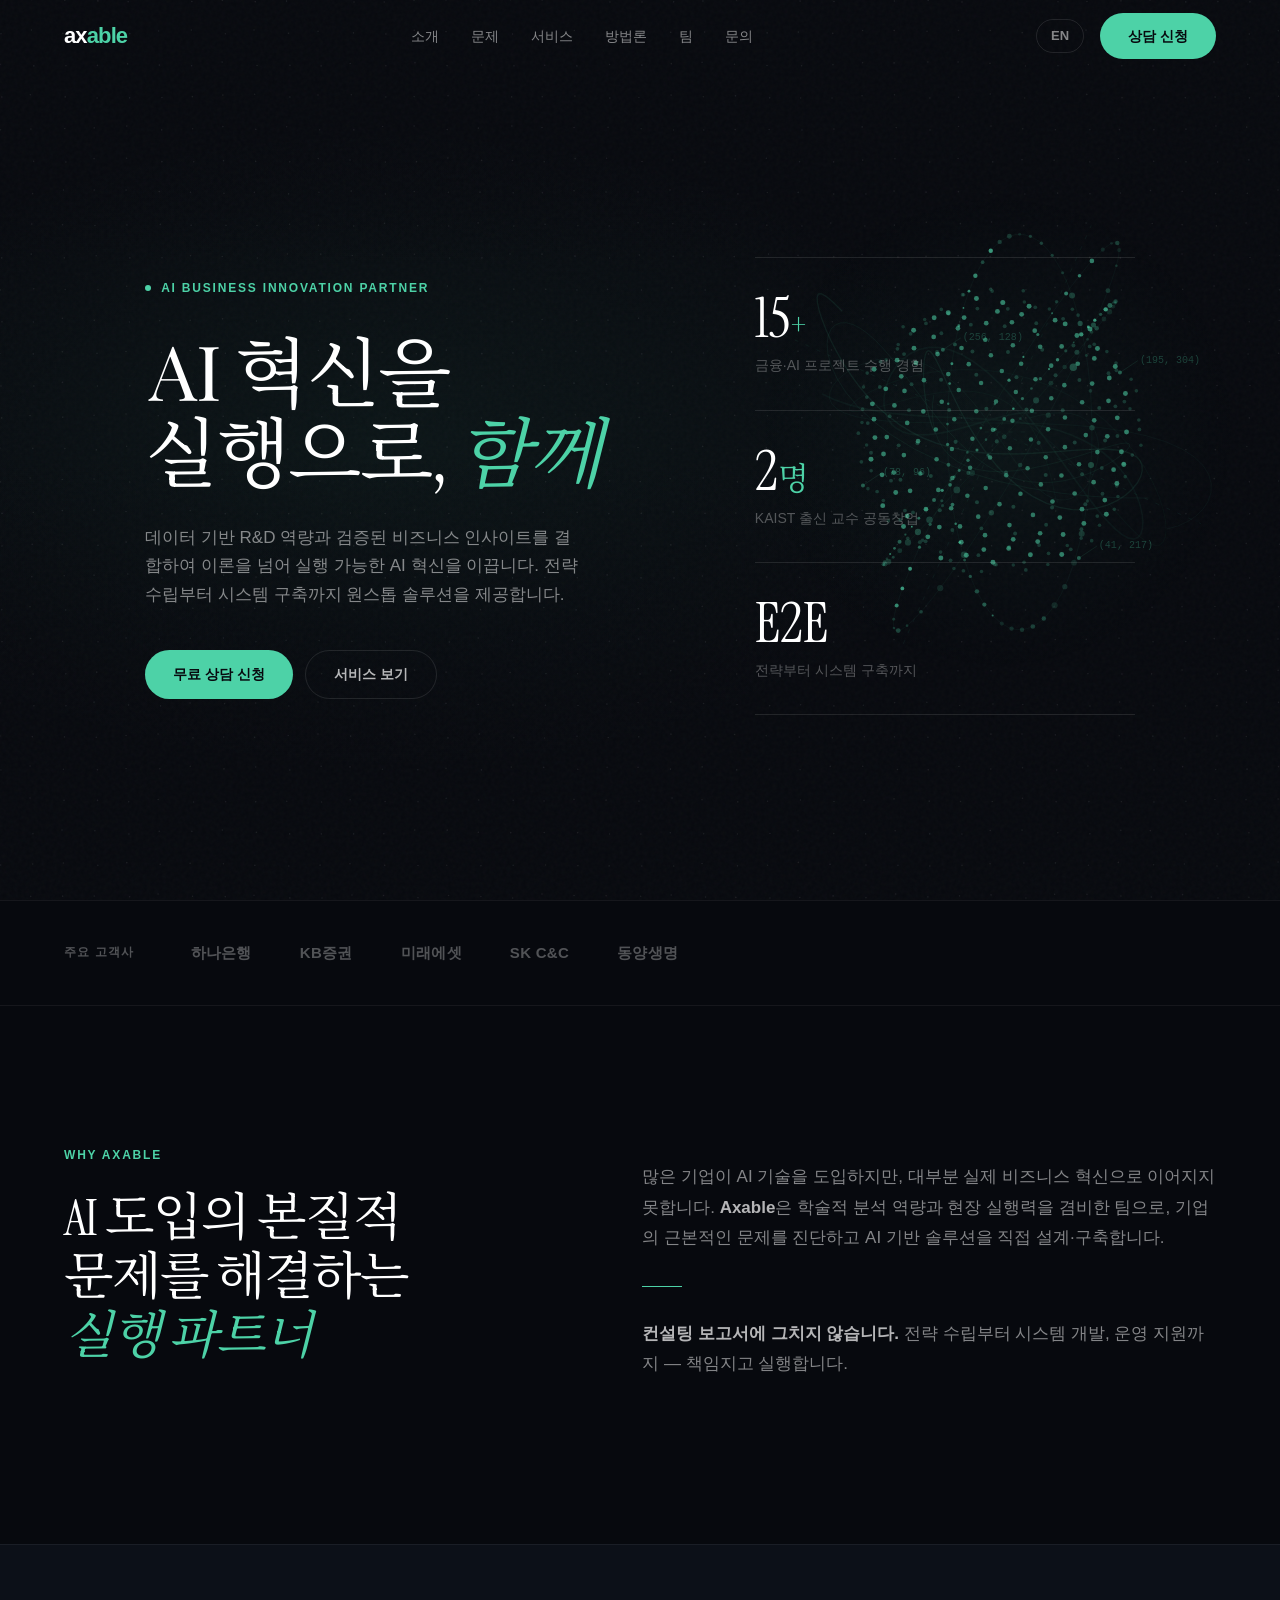
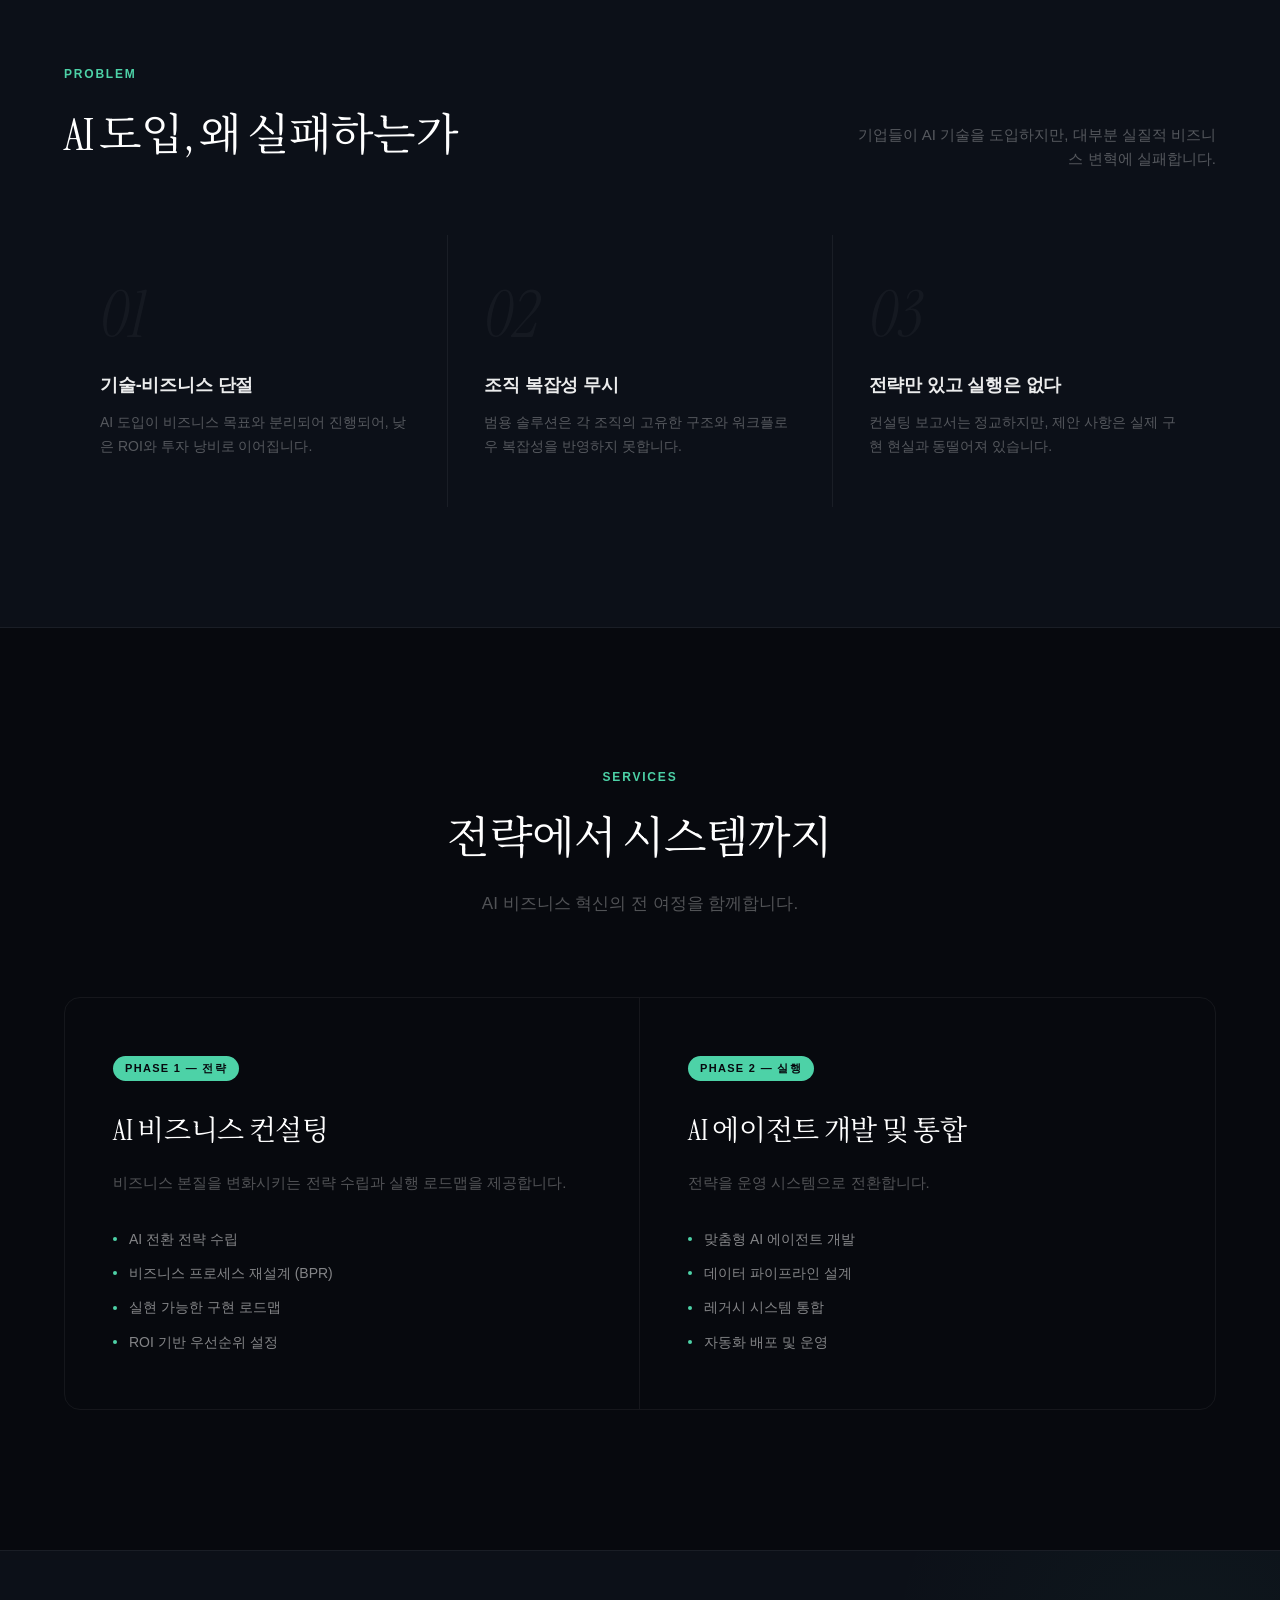
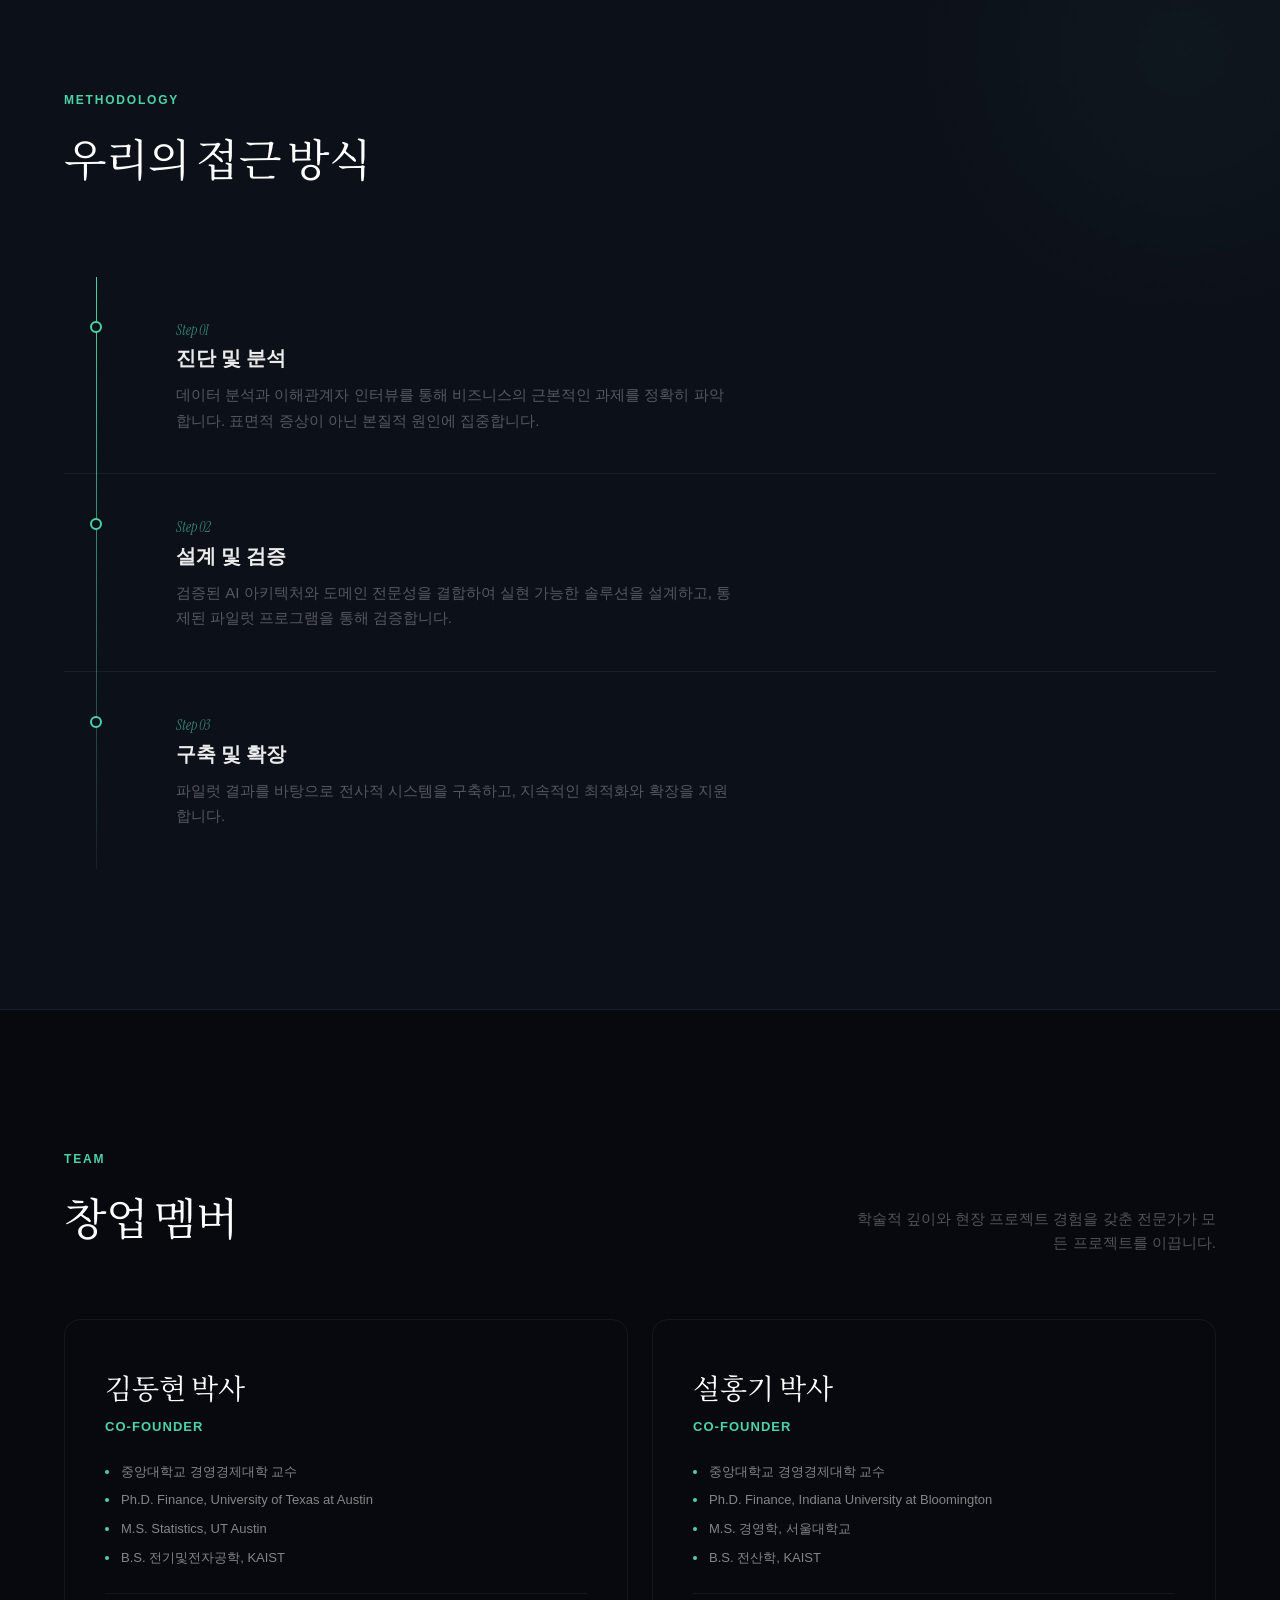
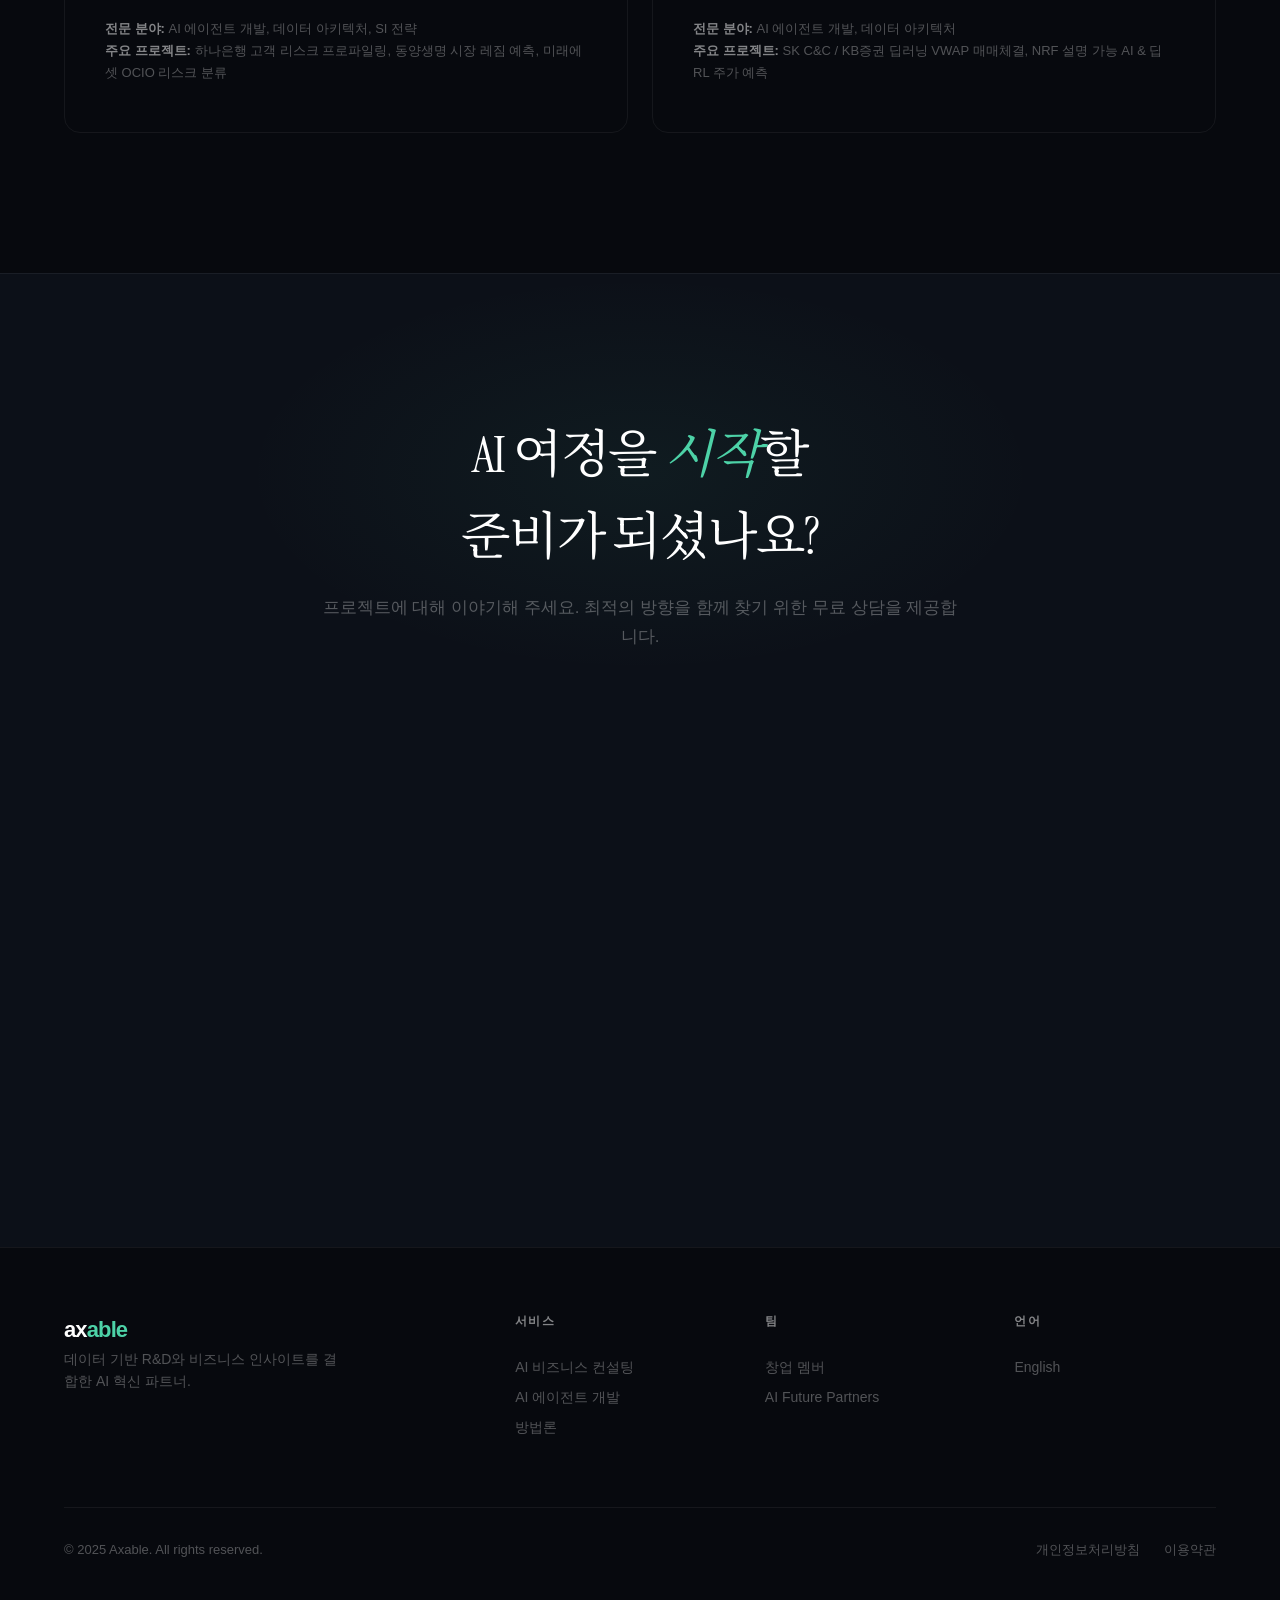
==== commit ff51bbc8: "Tighten dot grid spacing from 40px to 32px Co-Authored-By: Claude Opus 4.6 <noreply@anthropic.com>" ====
--- a/public/index.html
+++ b/public/index.html
@@ -435,7 +435,7 @@
 
       // --- Dot grid ---
       var gridDots = [];
-      var GRID_SPACING = 40;
+      var GRID_SPACING = 32;
 
       function initGrid() {
         gridDots = [];
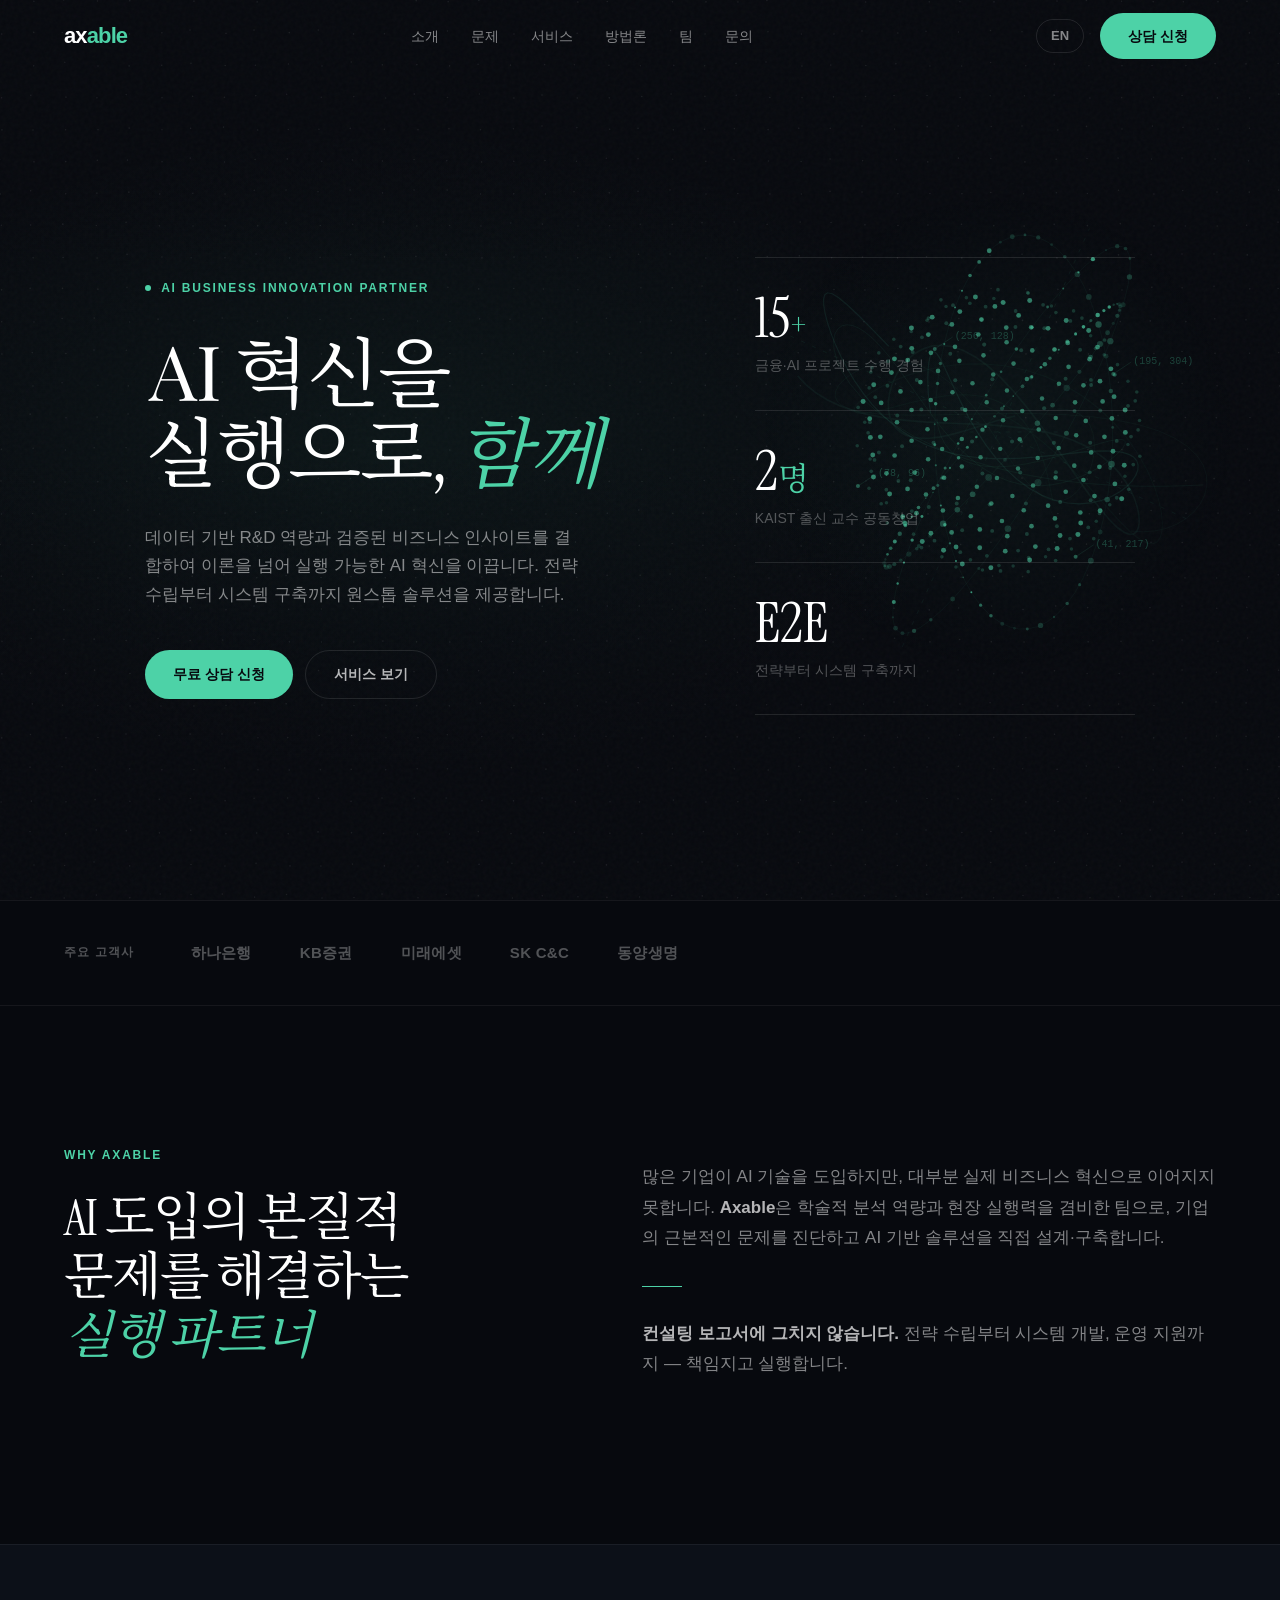
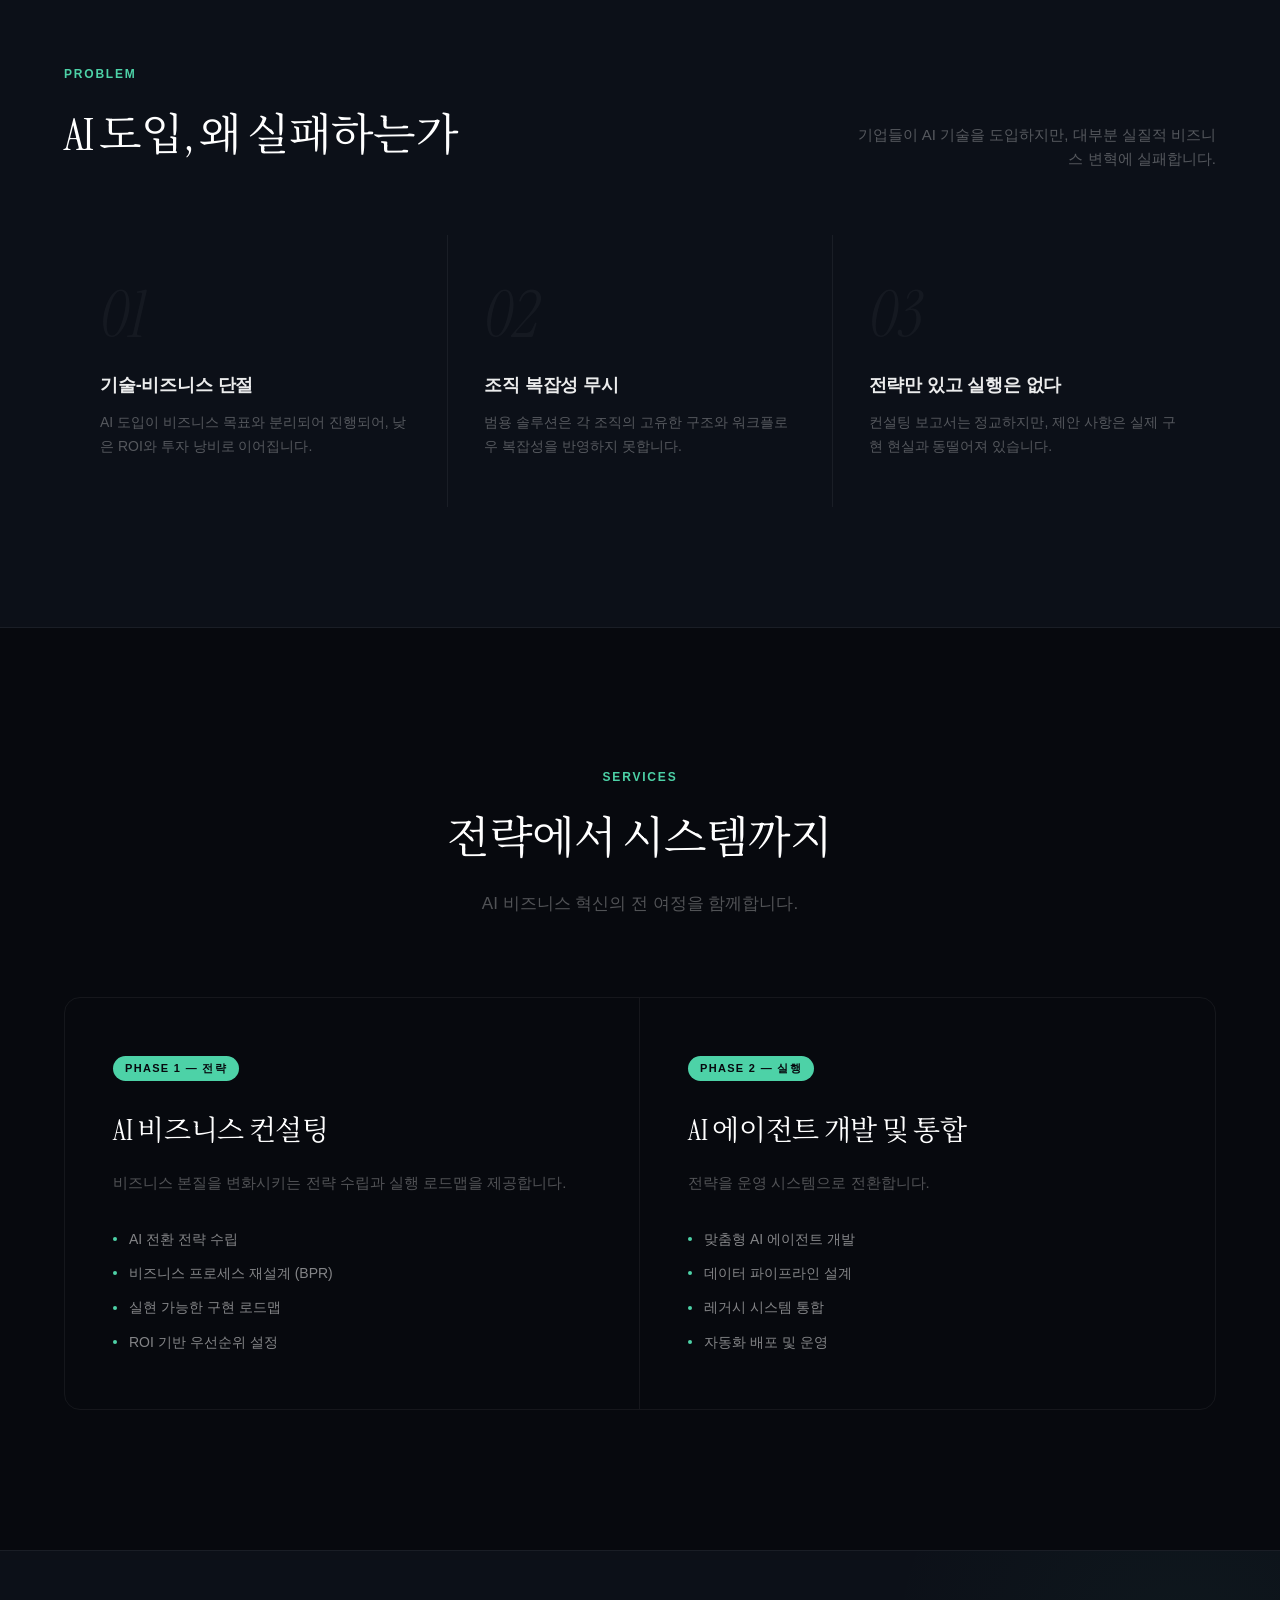
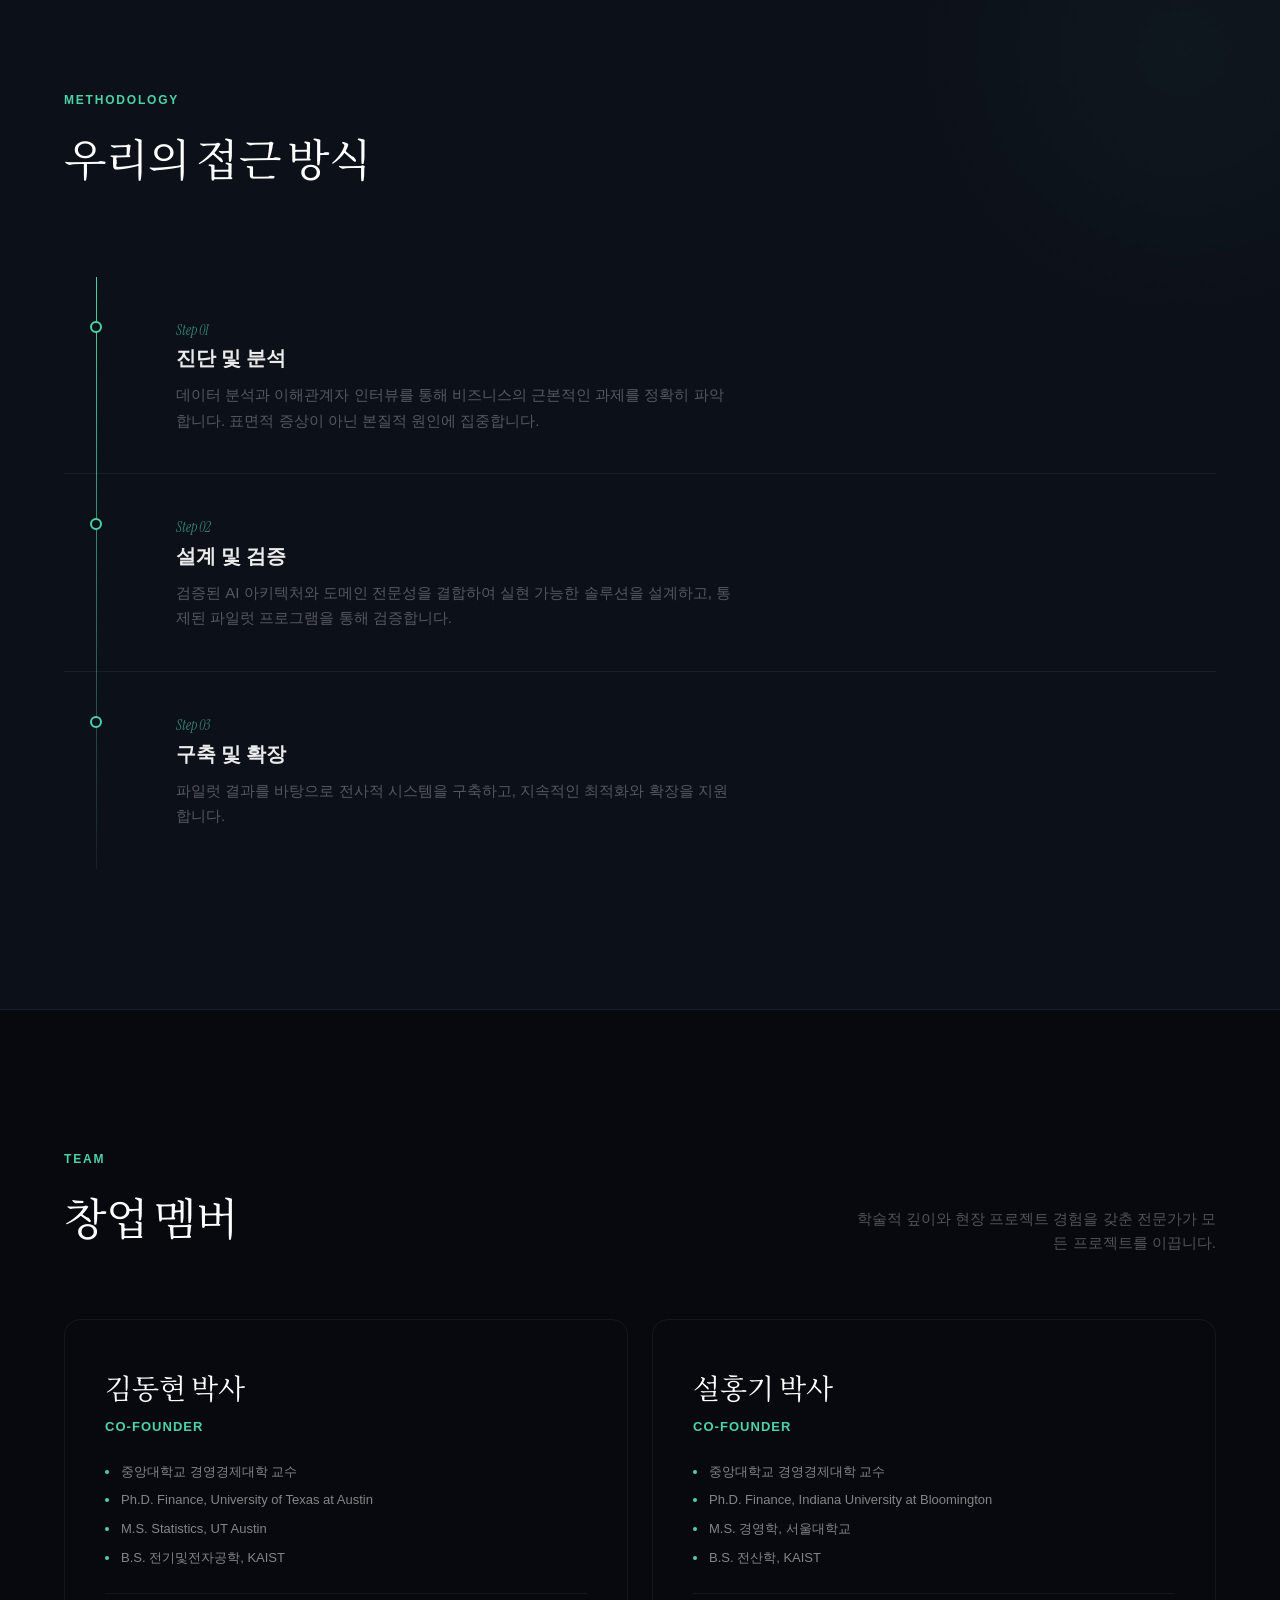
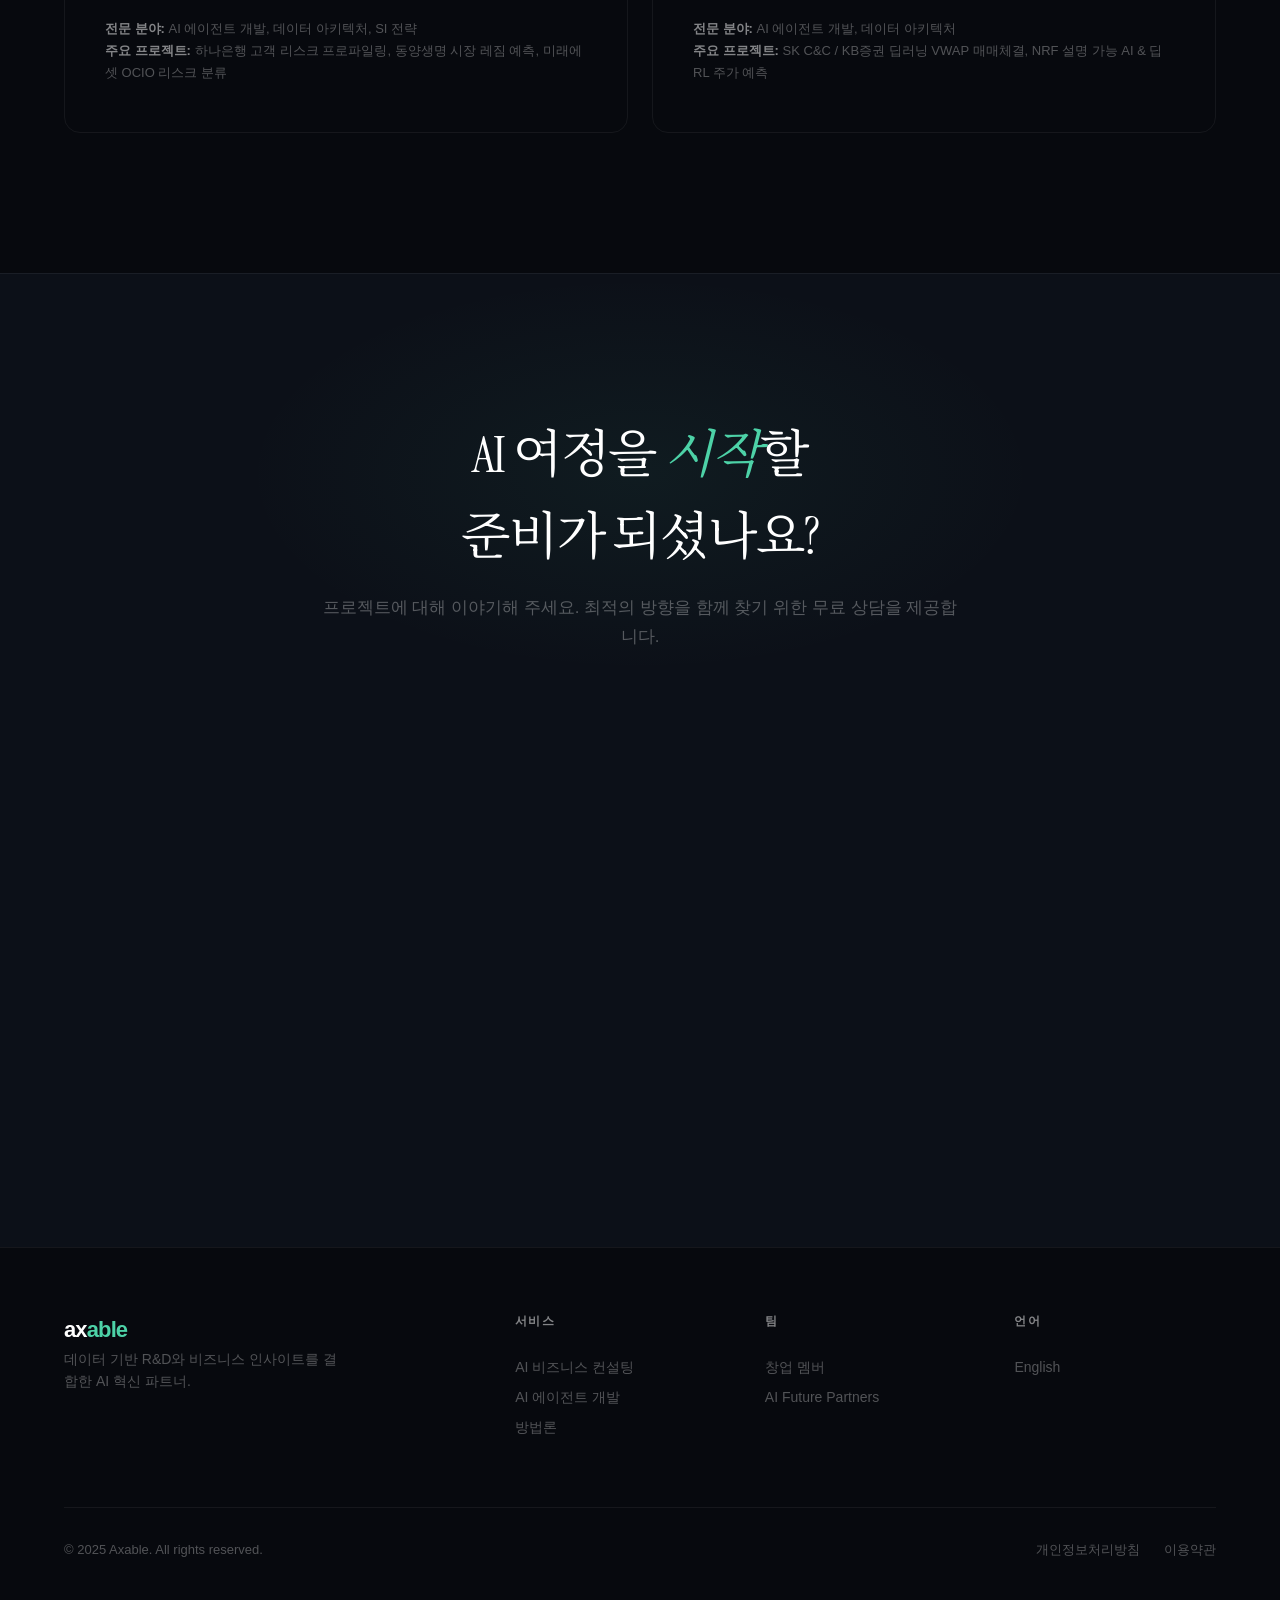
==== commit a4a741f1: "Reduce cursor glow radius from 160px to 110px Co-Authored-By: Claude Opus 4.6 <noreply@anthropic.com" ====
--- a/public/index.html
+++ b/public/index.html
@@ -464,7 +464,7 @@
           var dx = mouse.x - d.x;
           var dy = mouse.y - d.y;
           var dist = Math.sqrt(dx * dx + dy * dy);
-          var influence = Math.max(0, 1 - dist / 160);
+          var influence = Math.max(0, 1 - dist / 110);
 
           var baseAlpha = 0.08;
           var alpha = baseAlpha + influence * 0.45;
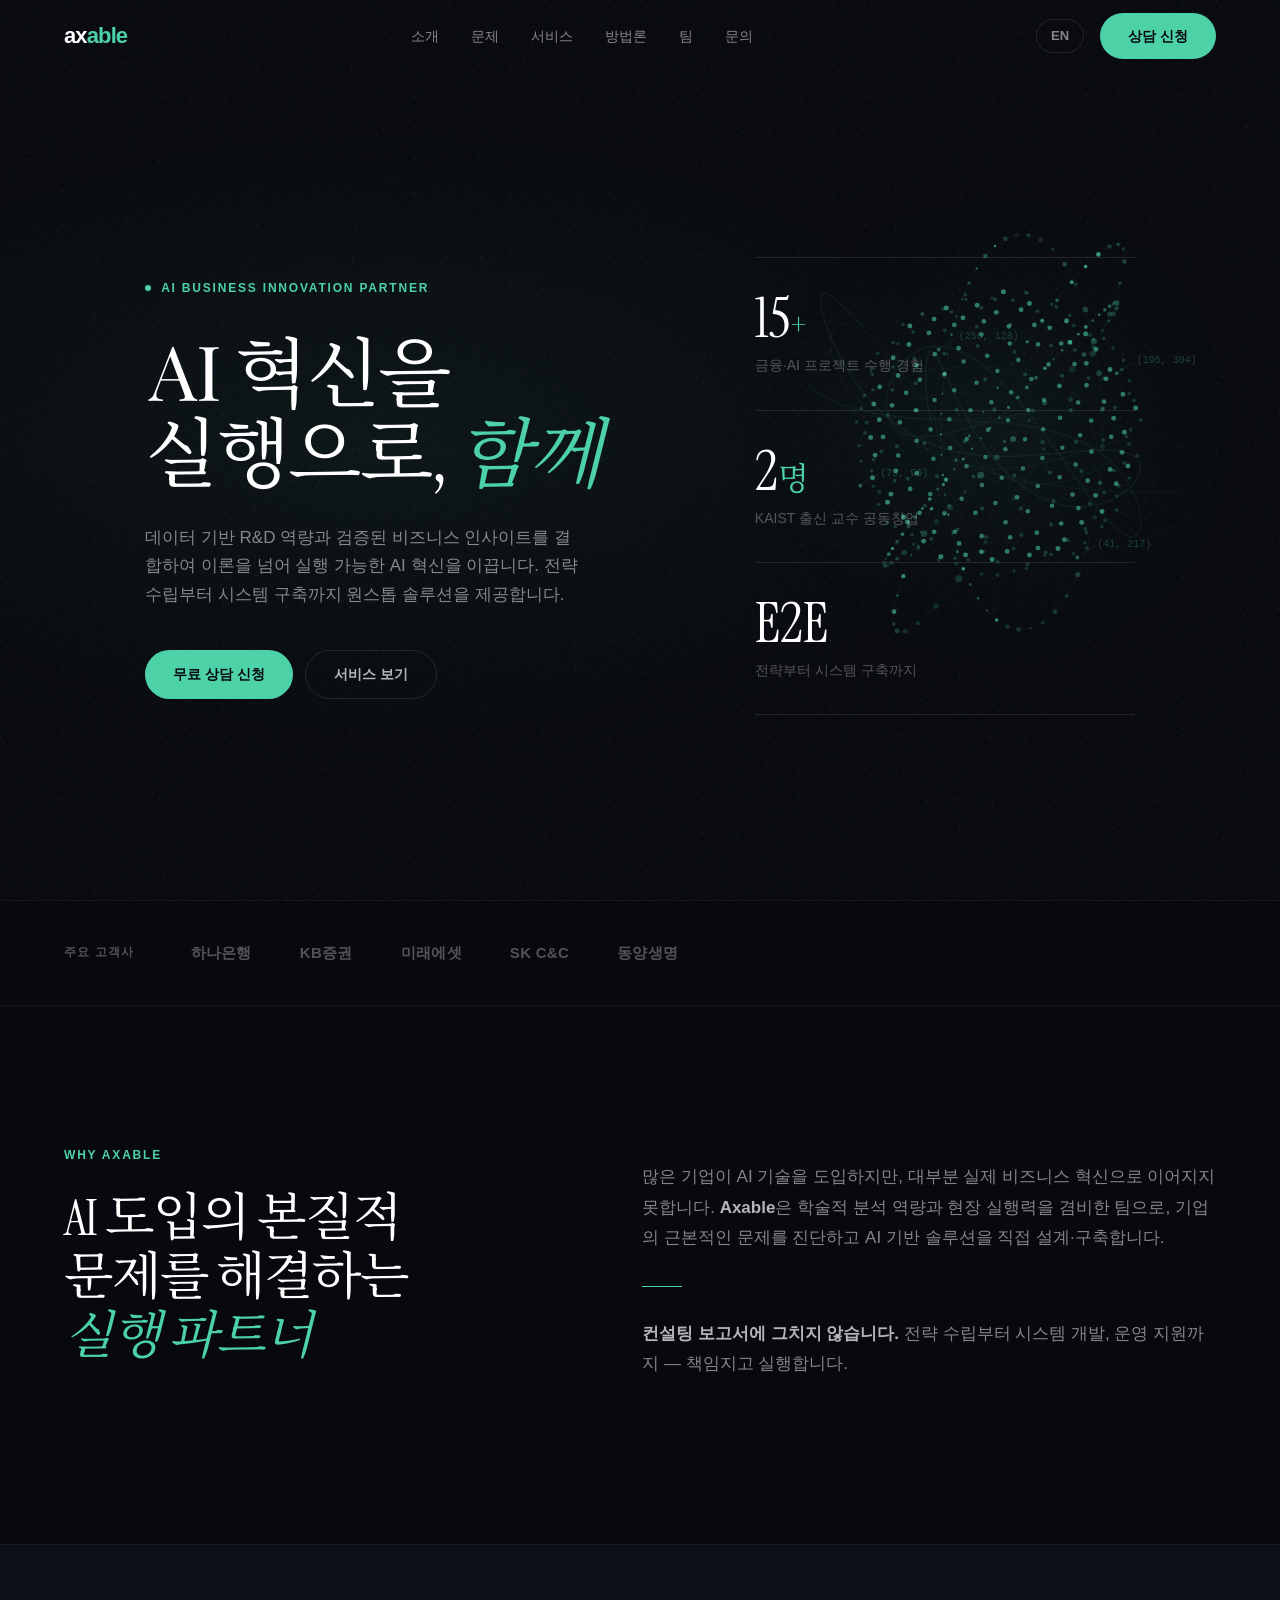
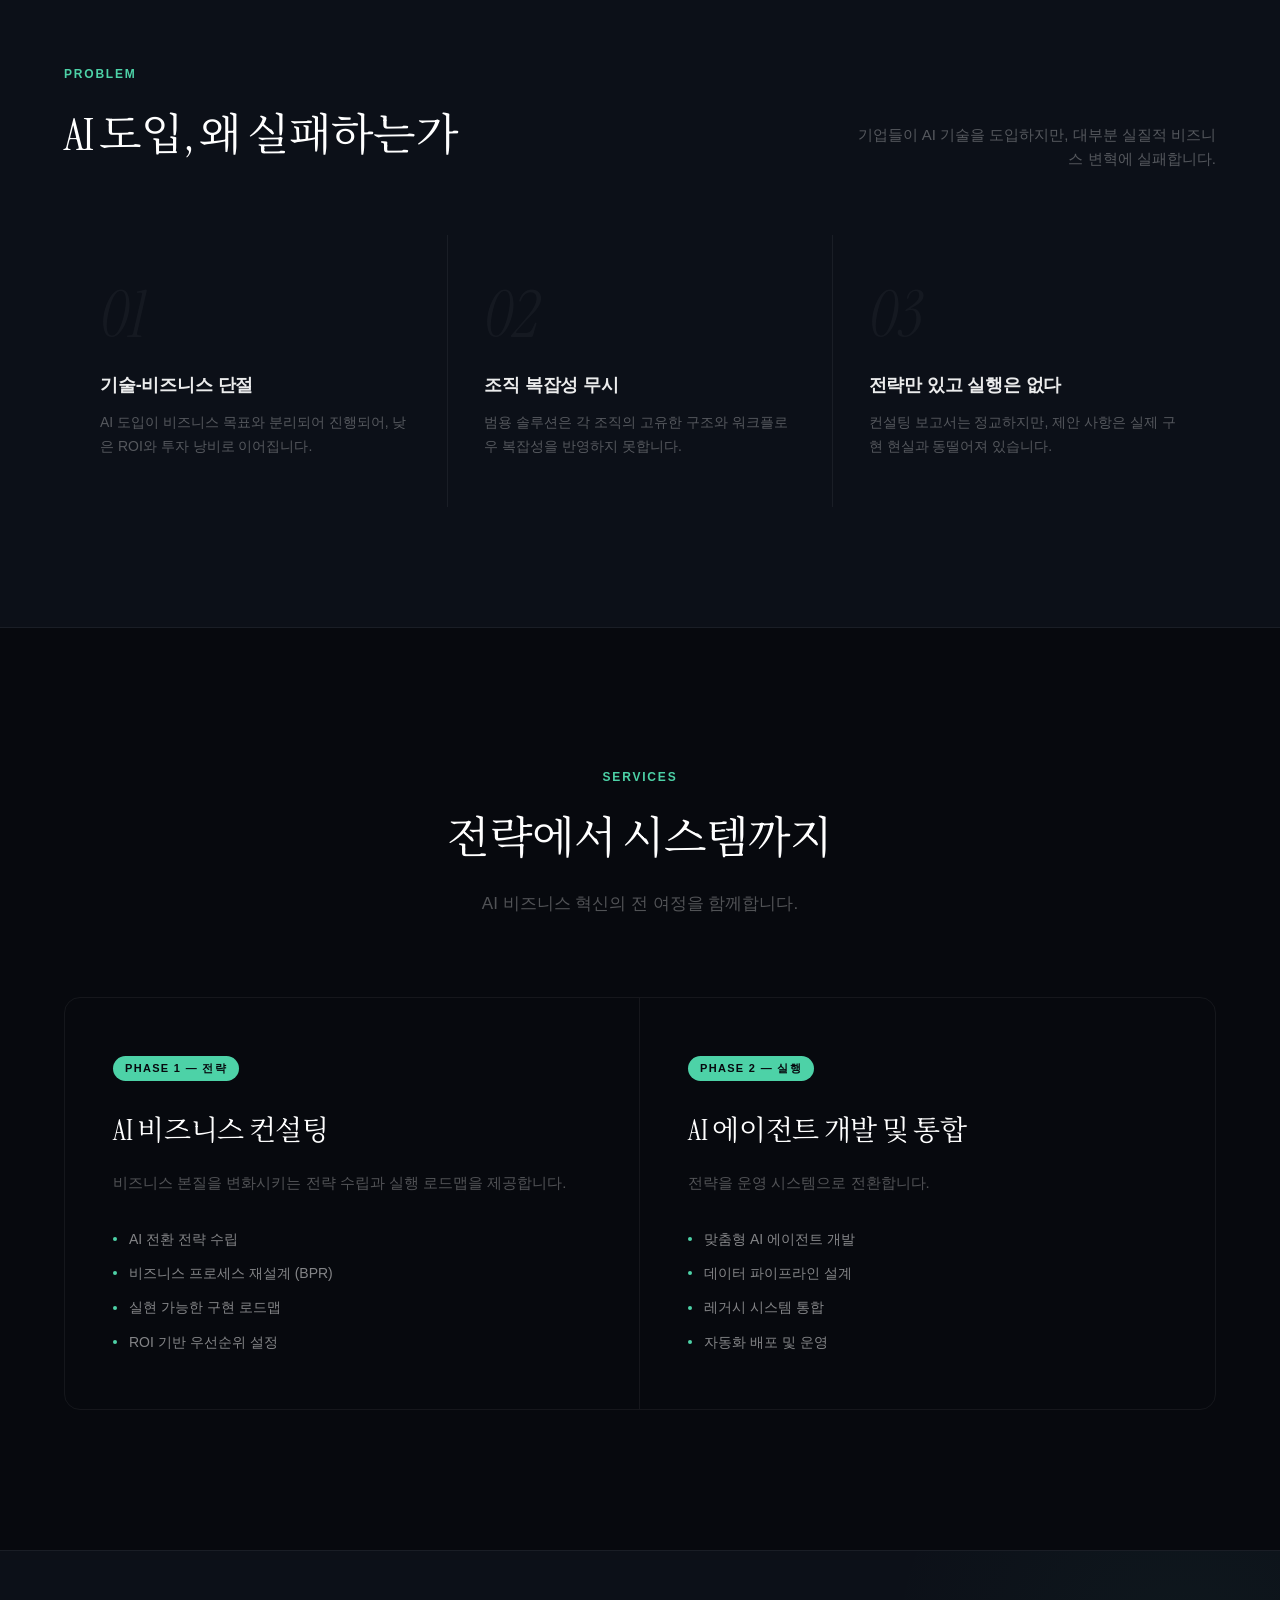
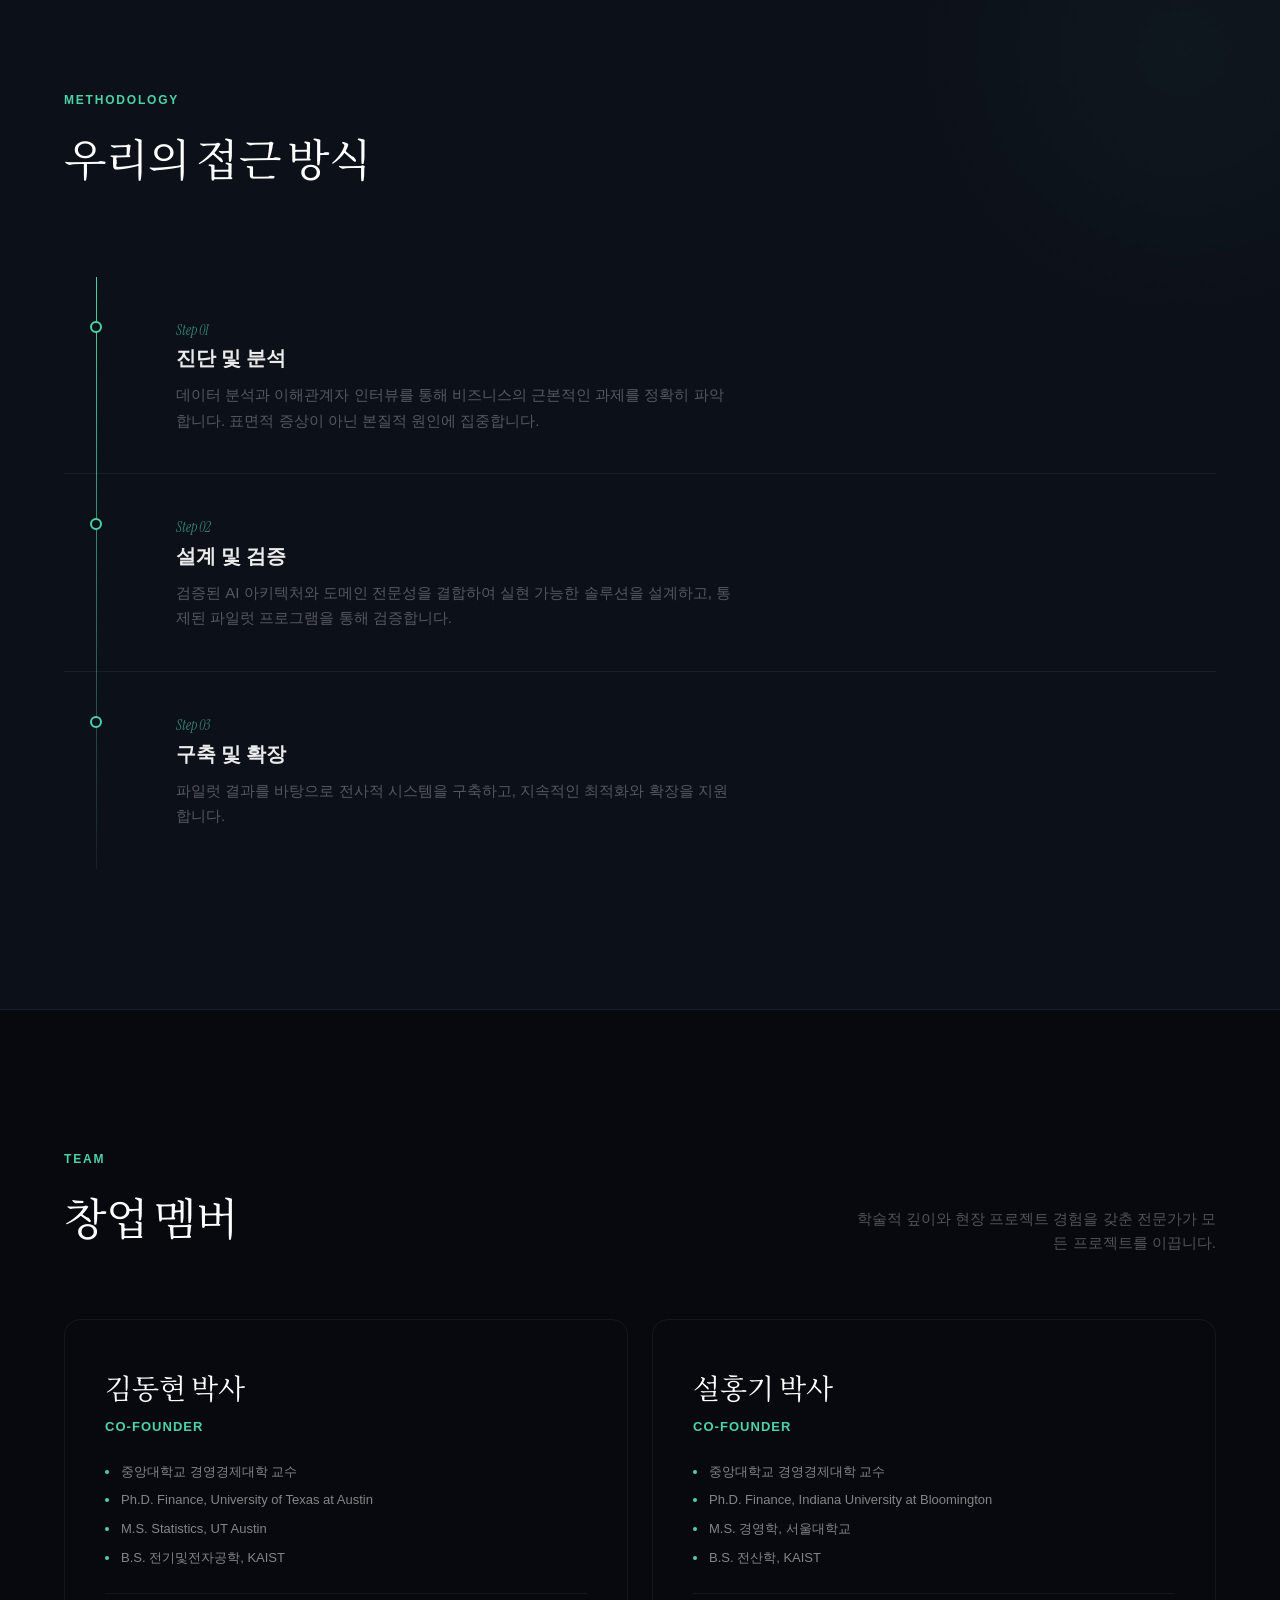
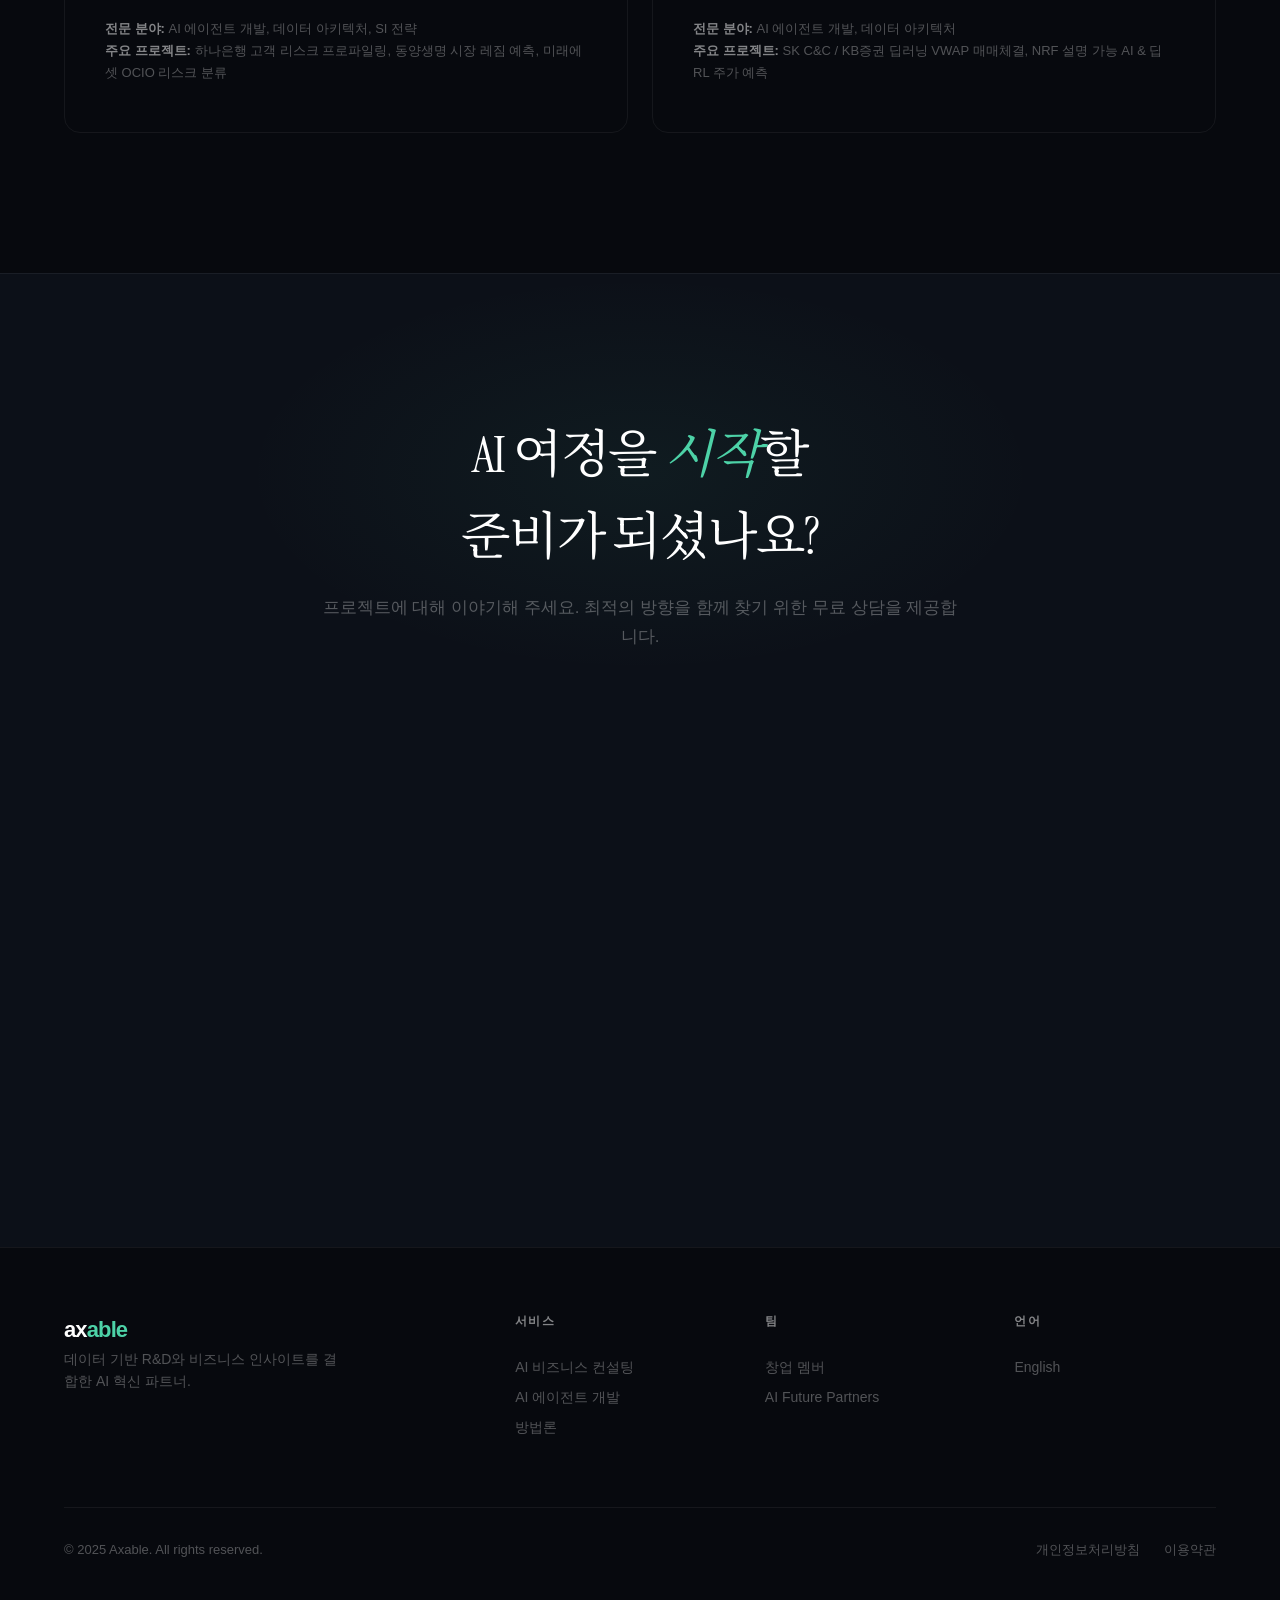
==== commit 8fd654d4: "Add SVG favicon with ax.able logo mark Co-Authored-By: Claude Opus 4.6 <noreply@anthropic.com>" ====
--- a/public/index.html
+++ b/public/index.html
@@ -7,6 +7,7 @@
   <meta name="description" content="Axable은 데이터 기반 R&D 역량과 검증된 비즈니스 인사이트를 결합하여 이론을 넘어 실행 가능한 AI 혁신을 이끕니다.">
   <meta name="keywords" content="AI 컨설팅, AI 에이전트, 비즈니스 혁신, 데이터 분석, Axable">
   <meta name="author" content="Axable">
+  <link rel="icon" type="image/svg+xml" href="/favicon.svg">
 
   <!-- Open Graph -->
   <meta property="og:type" content="website">
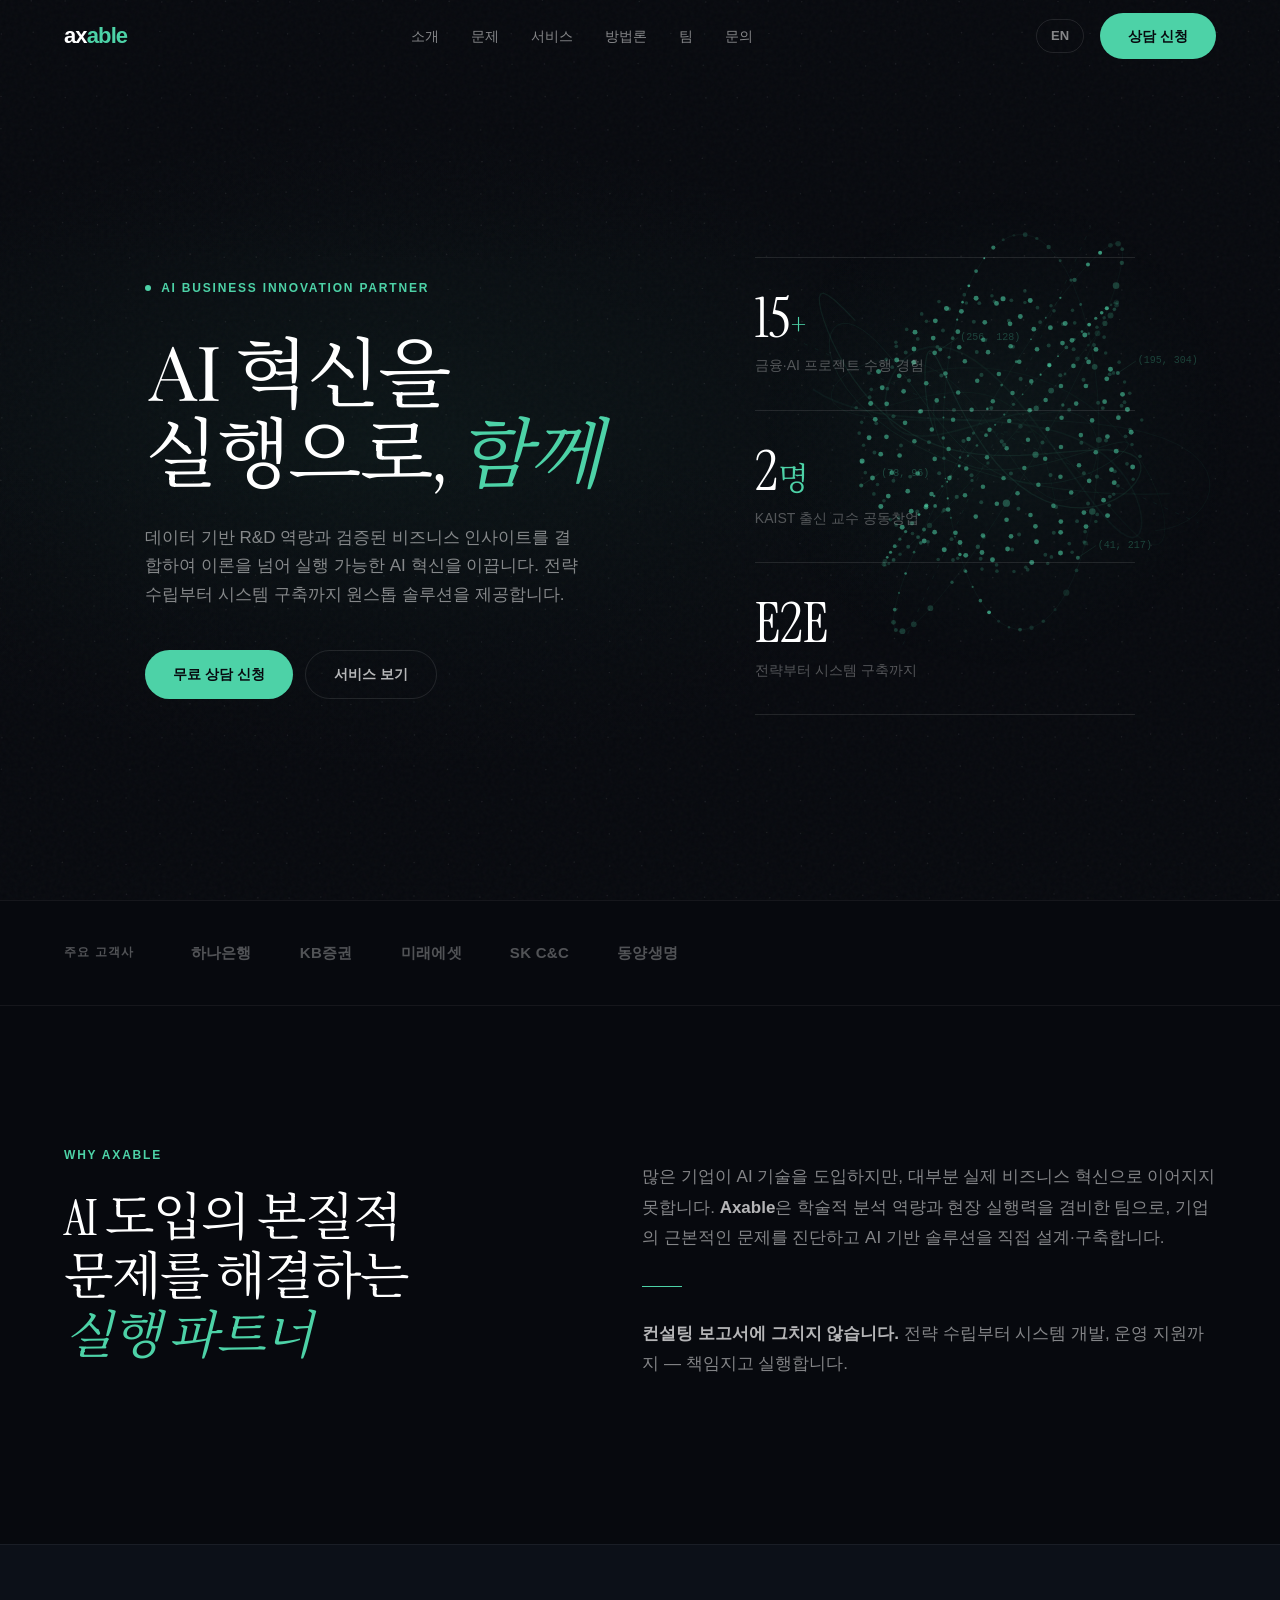
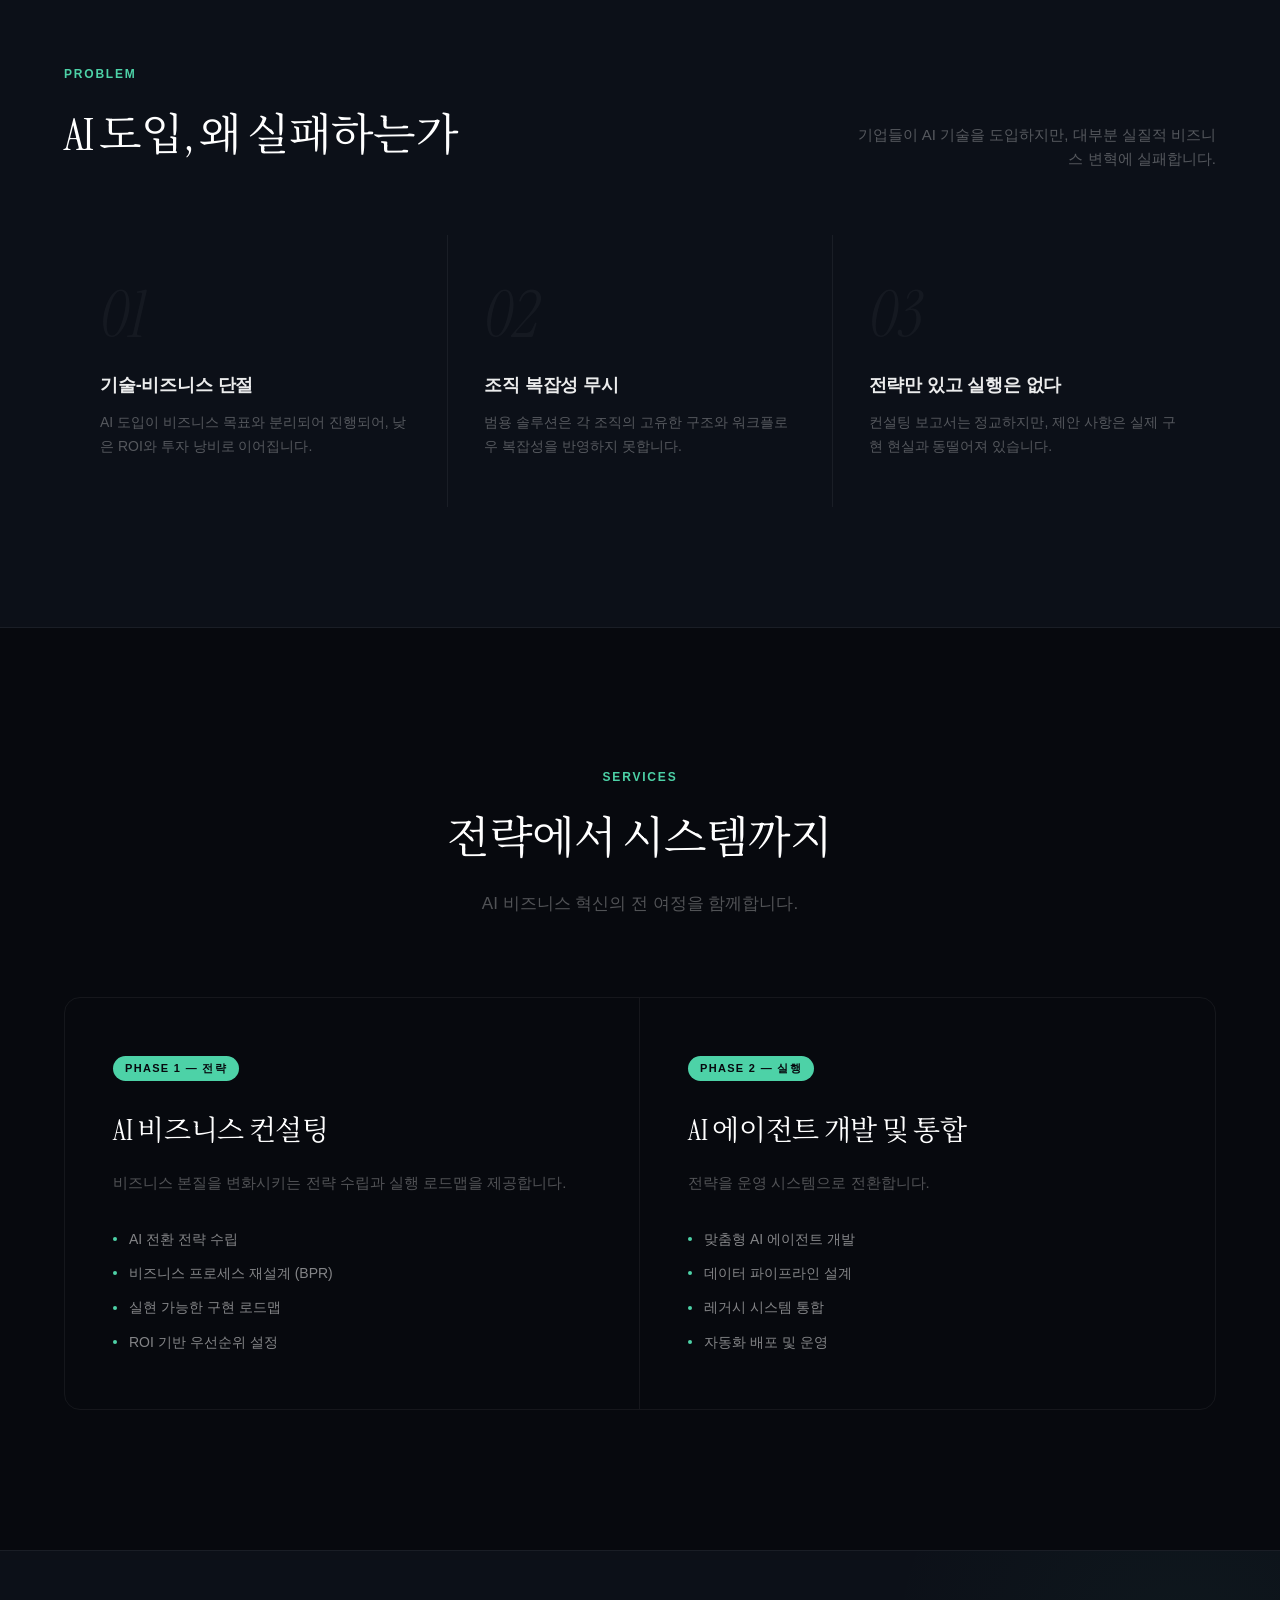
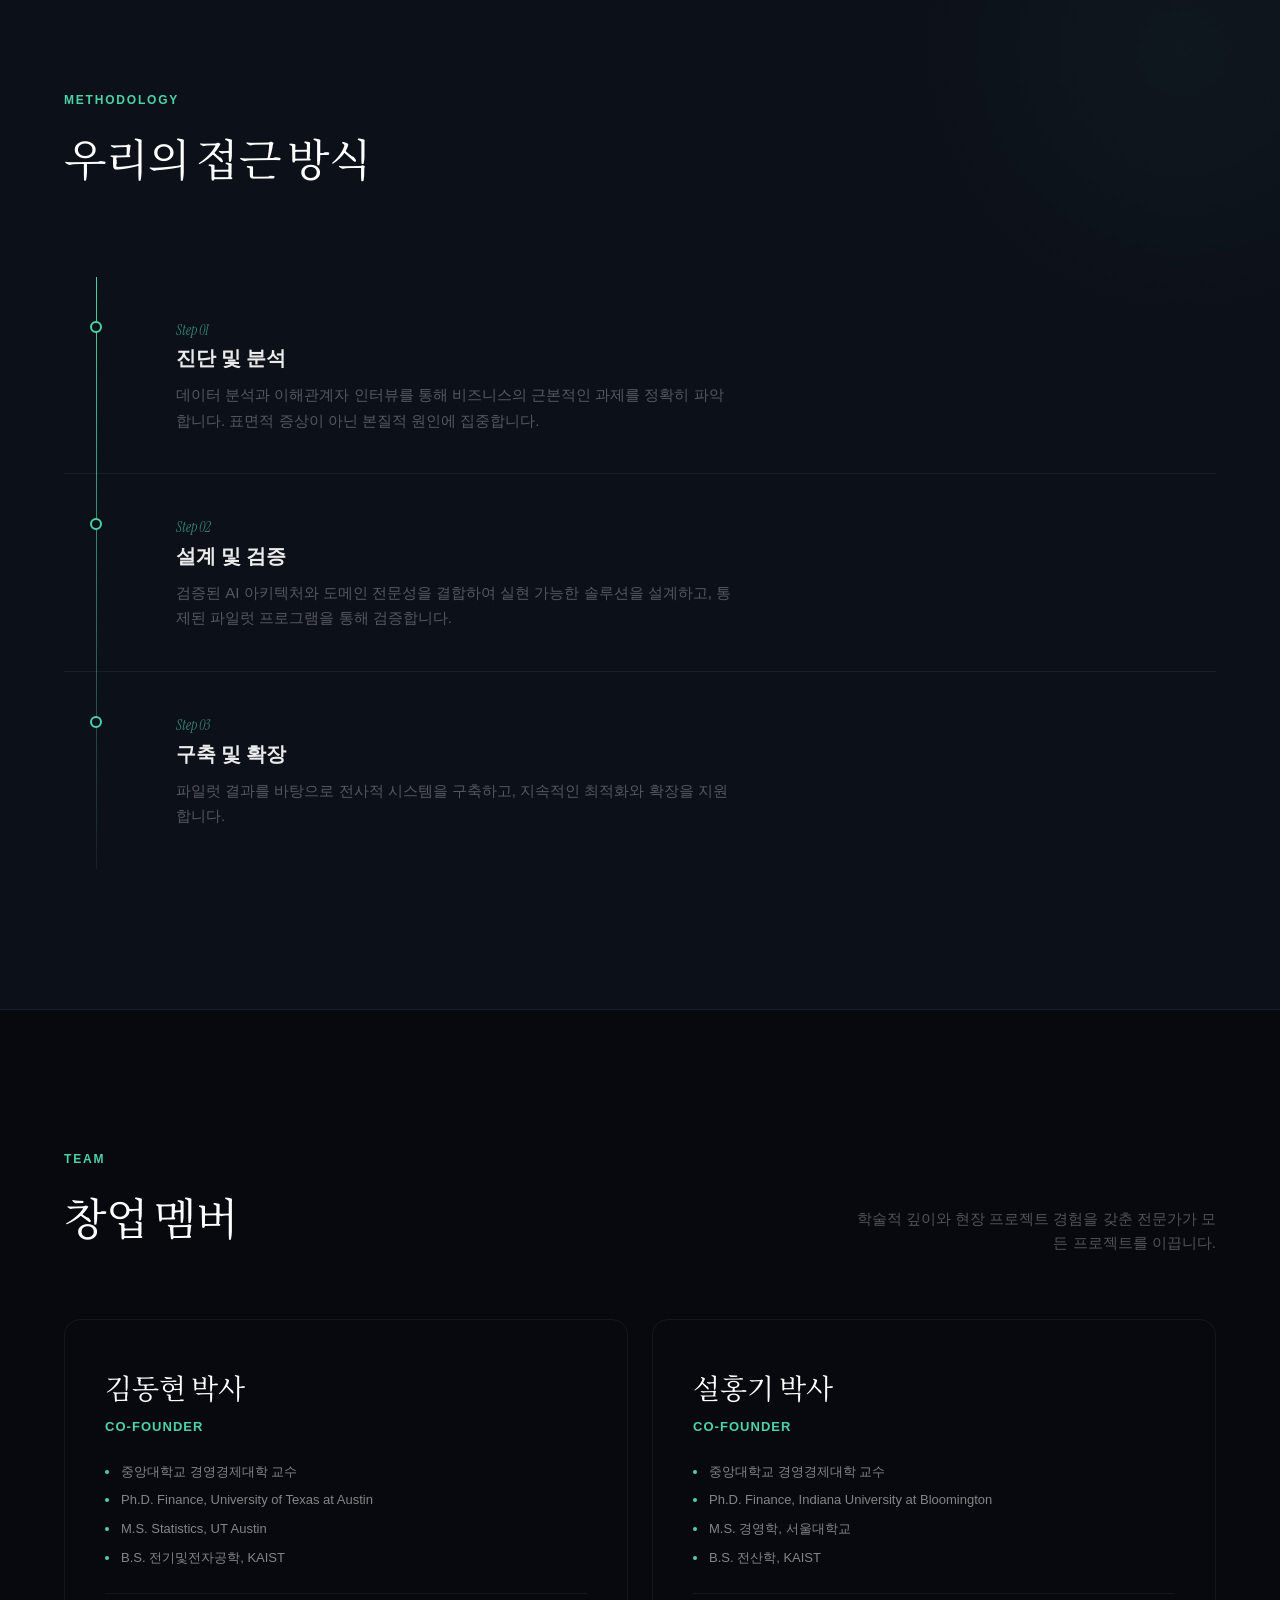
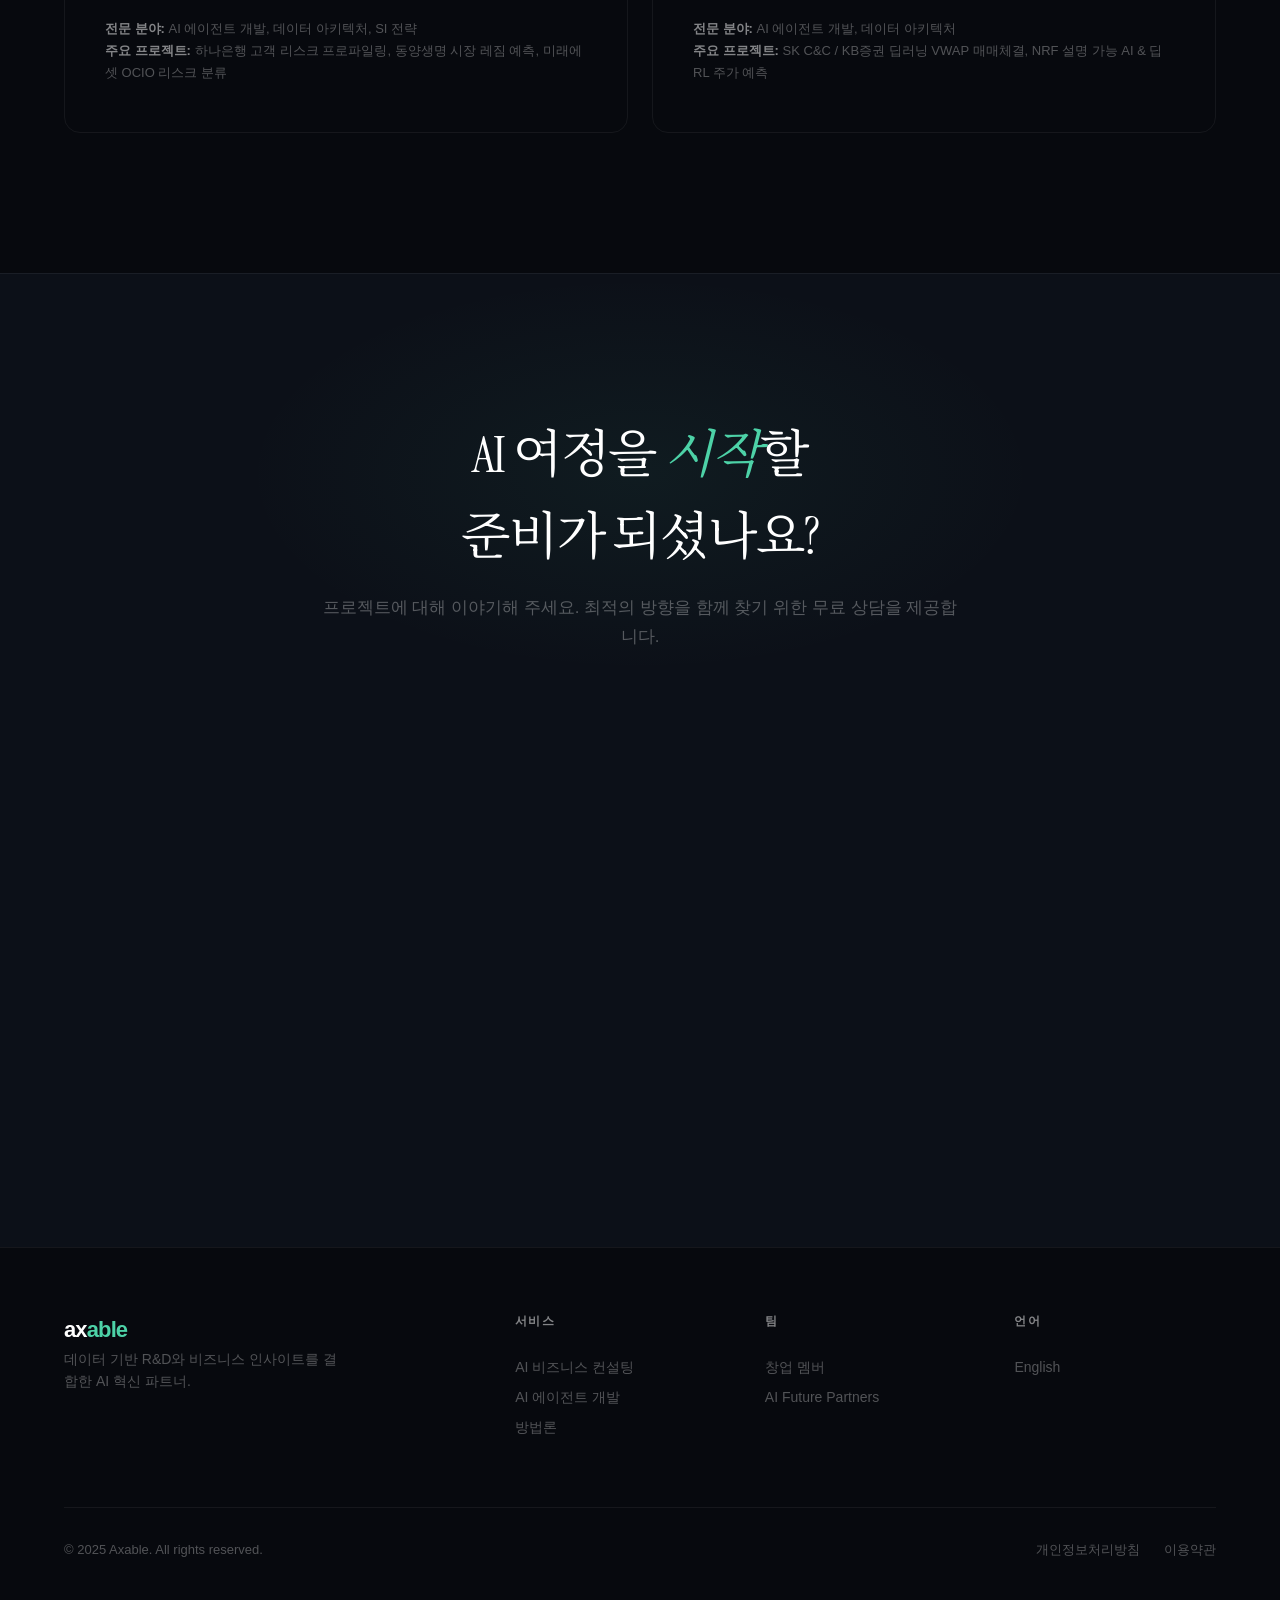
==== commit fe82ce8c: "Add OG image for link preview on KakaoTalk and social sharing Co-Authored-By: Claude Opus 4.6 <norep" ====
--- a/public/index.html
+++ b/public/index.html
@@ -14,6 +14,7 @@
   <meta property="og:title" content="Axable — AI 혁신을 실행으로">
   <meta property="og:description" content="전략에서 시스템까지 — AI 비즈니스 혁신의 가장 믿을 수 있는 파트너.">
   <meta property="og:url" content="https://axable.co.kr/">
+  <meta property="og:image" content="https://axable.co.kr/og-image.png">
   <meta property="og:locale" content="ko_KR">
 
   <!-- Twitter -->
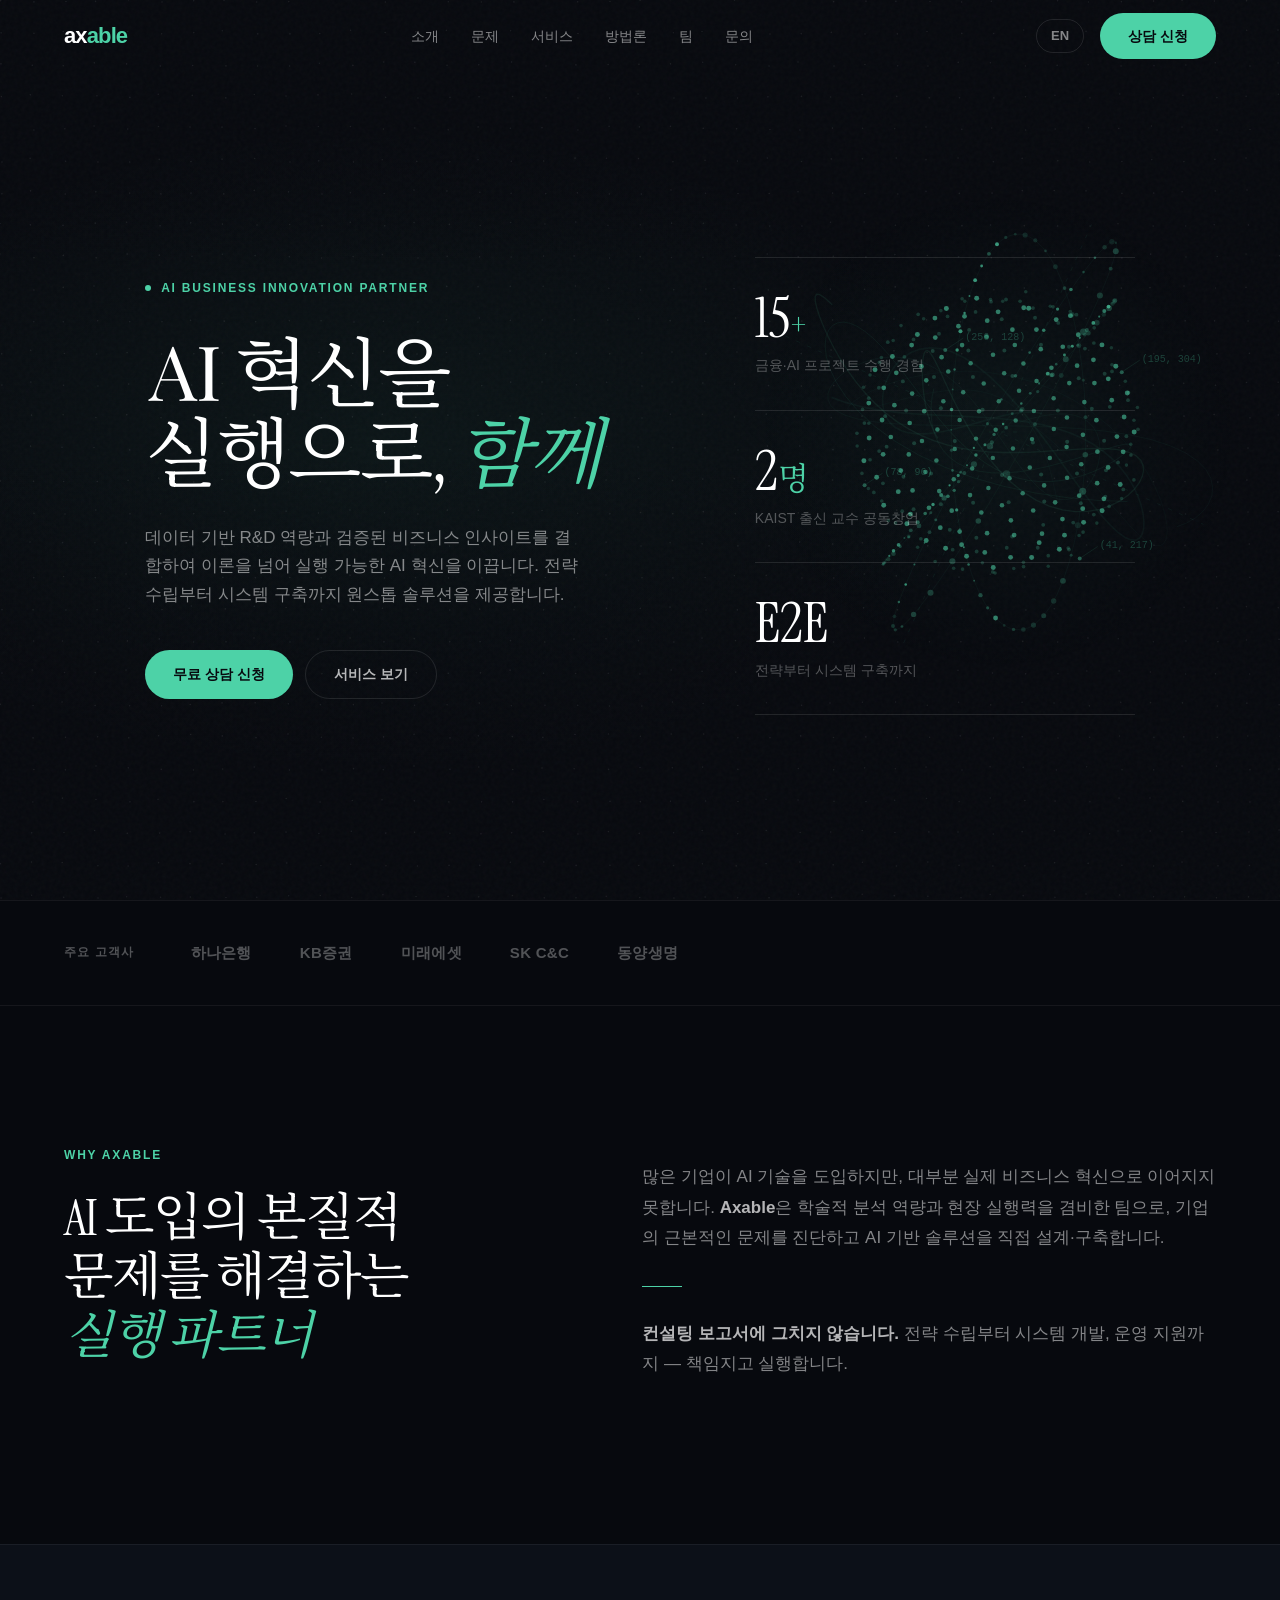
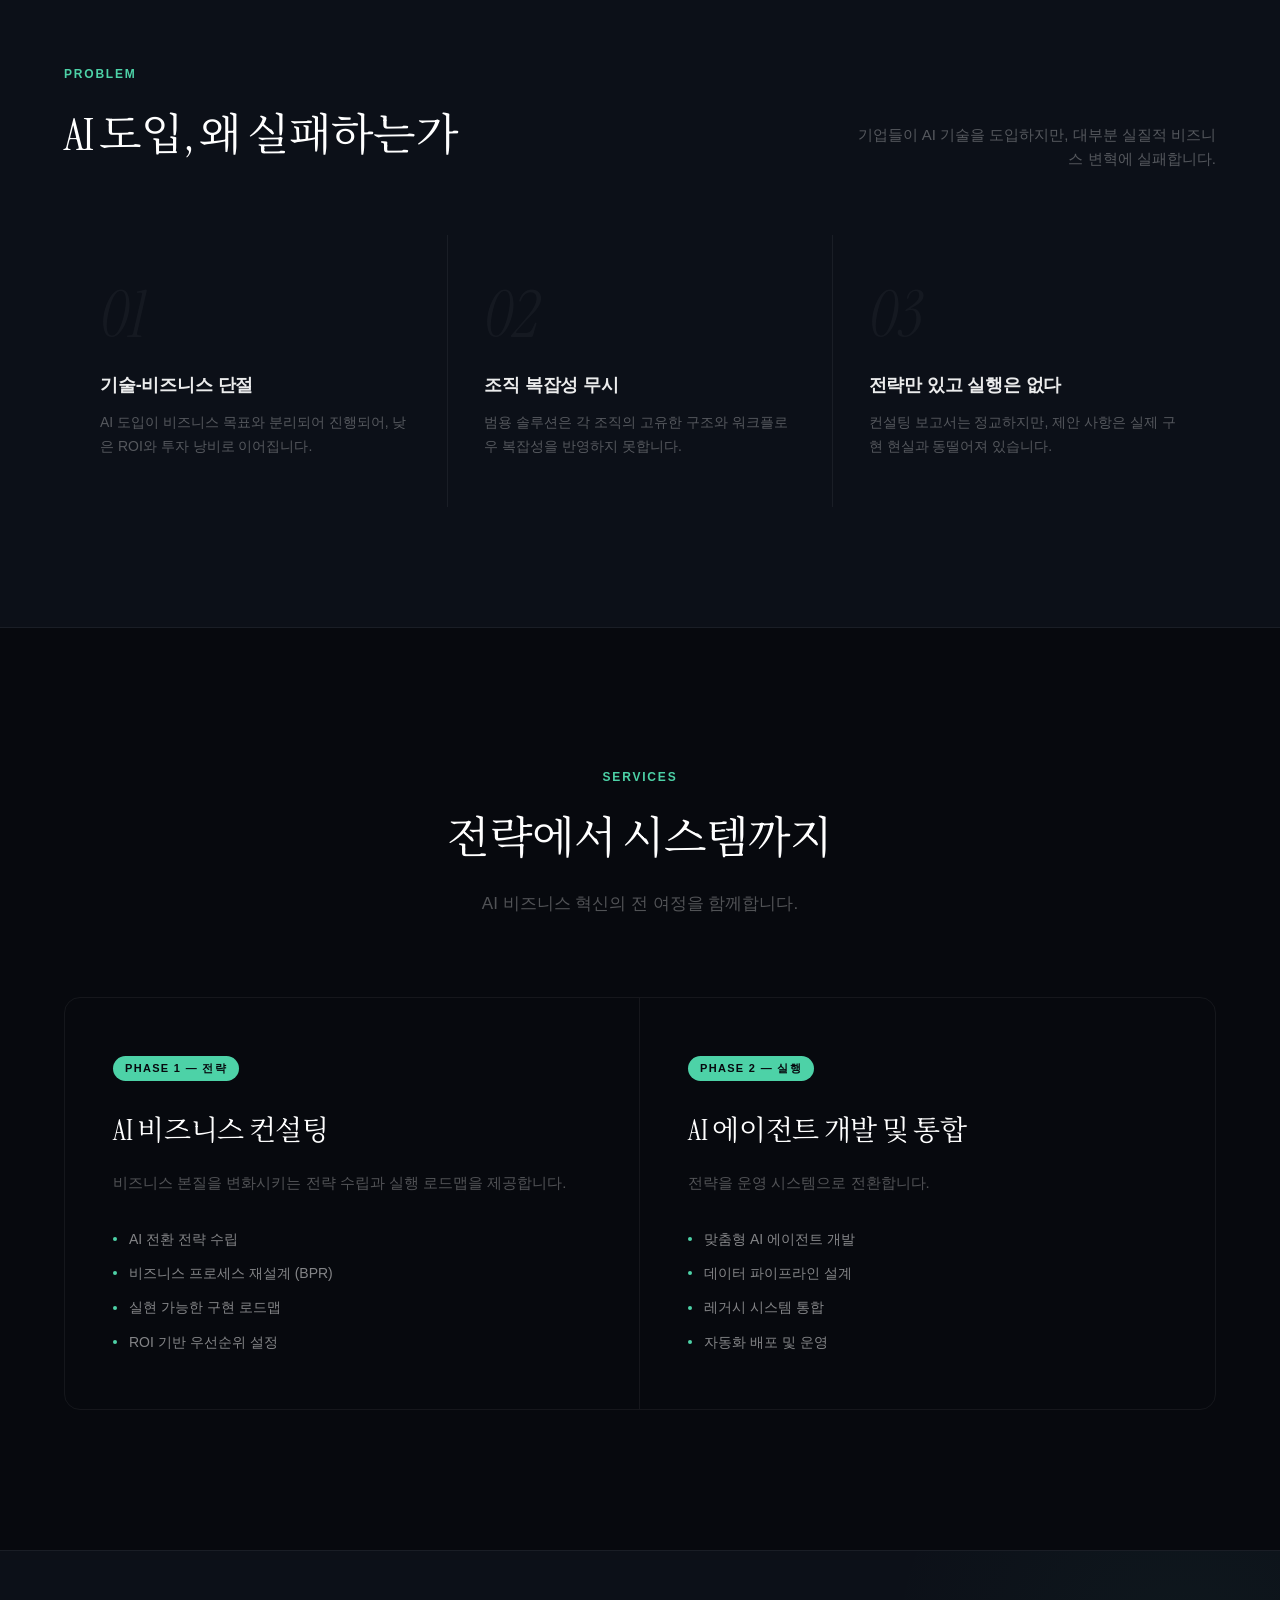
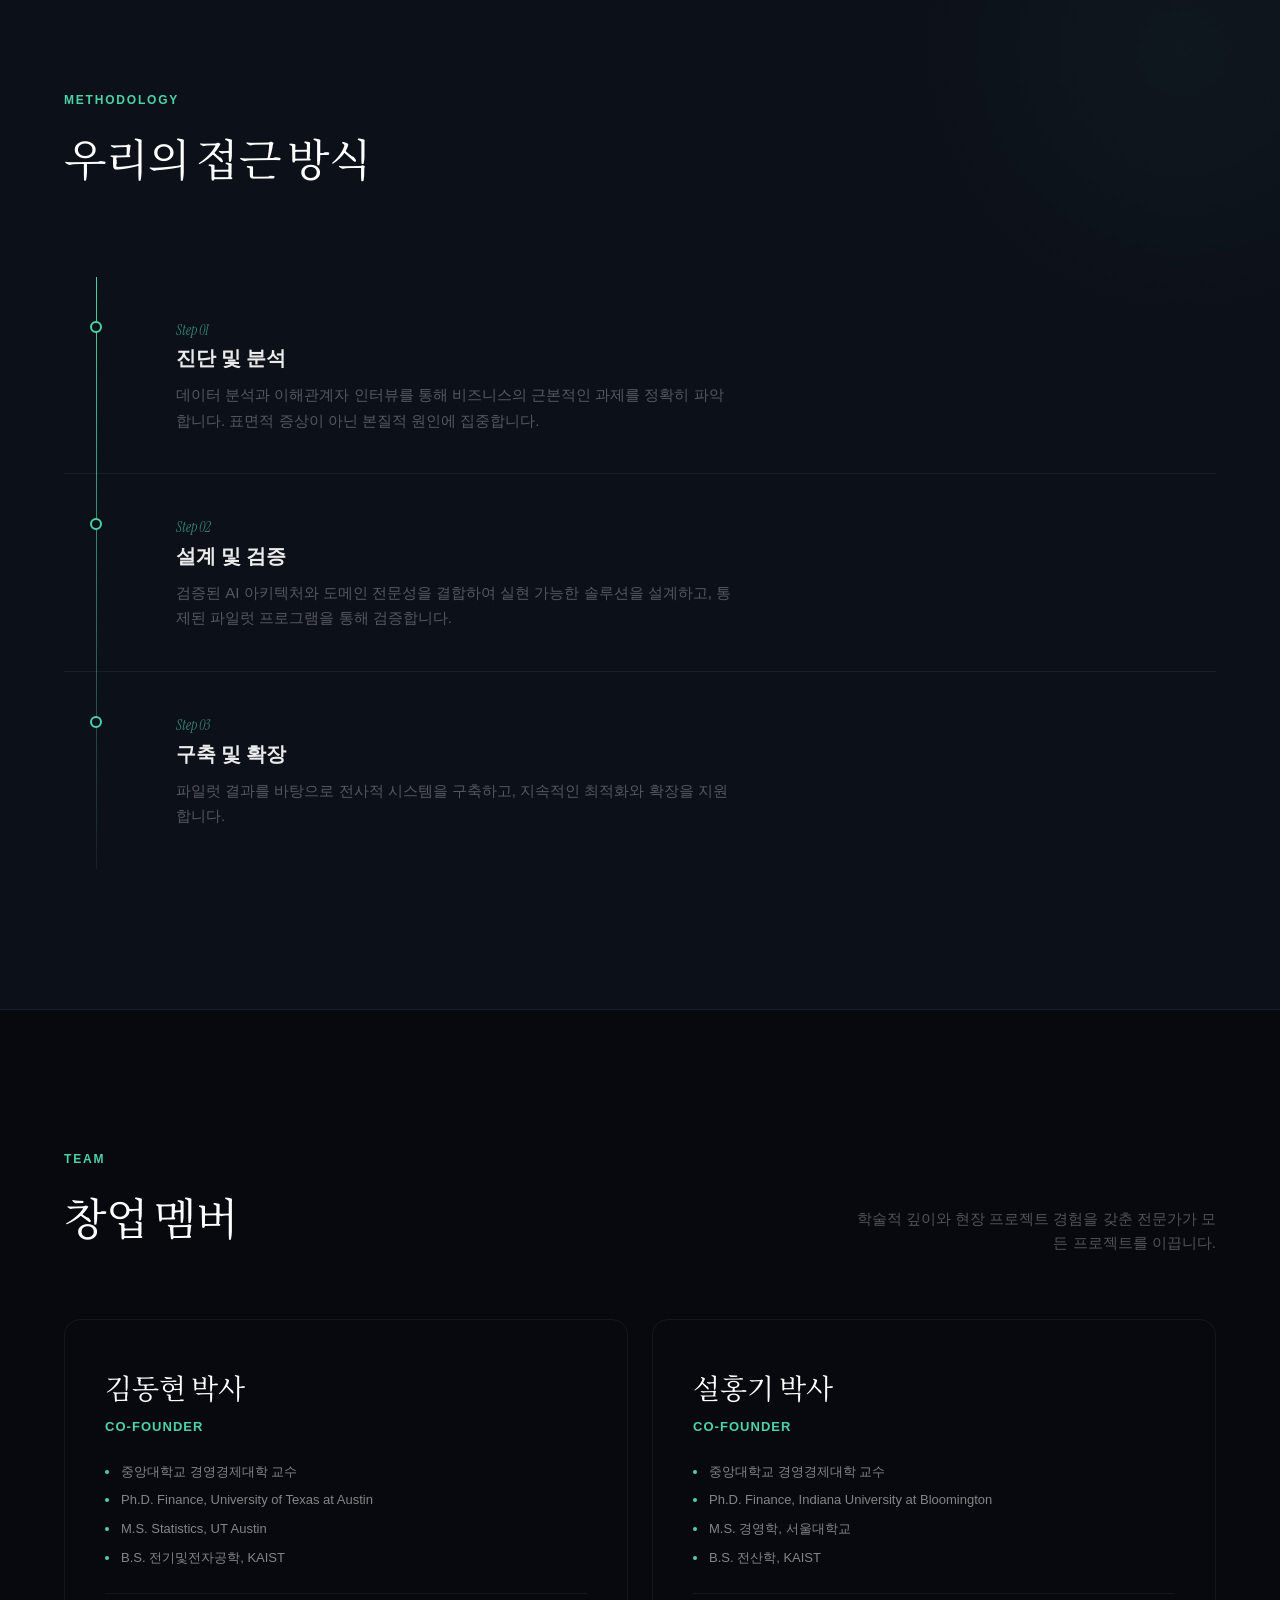
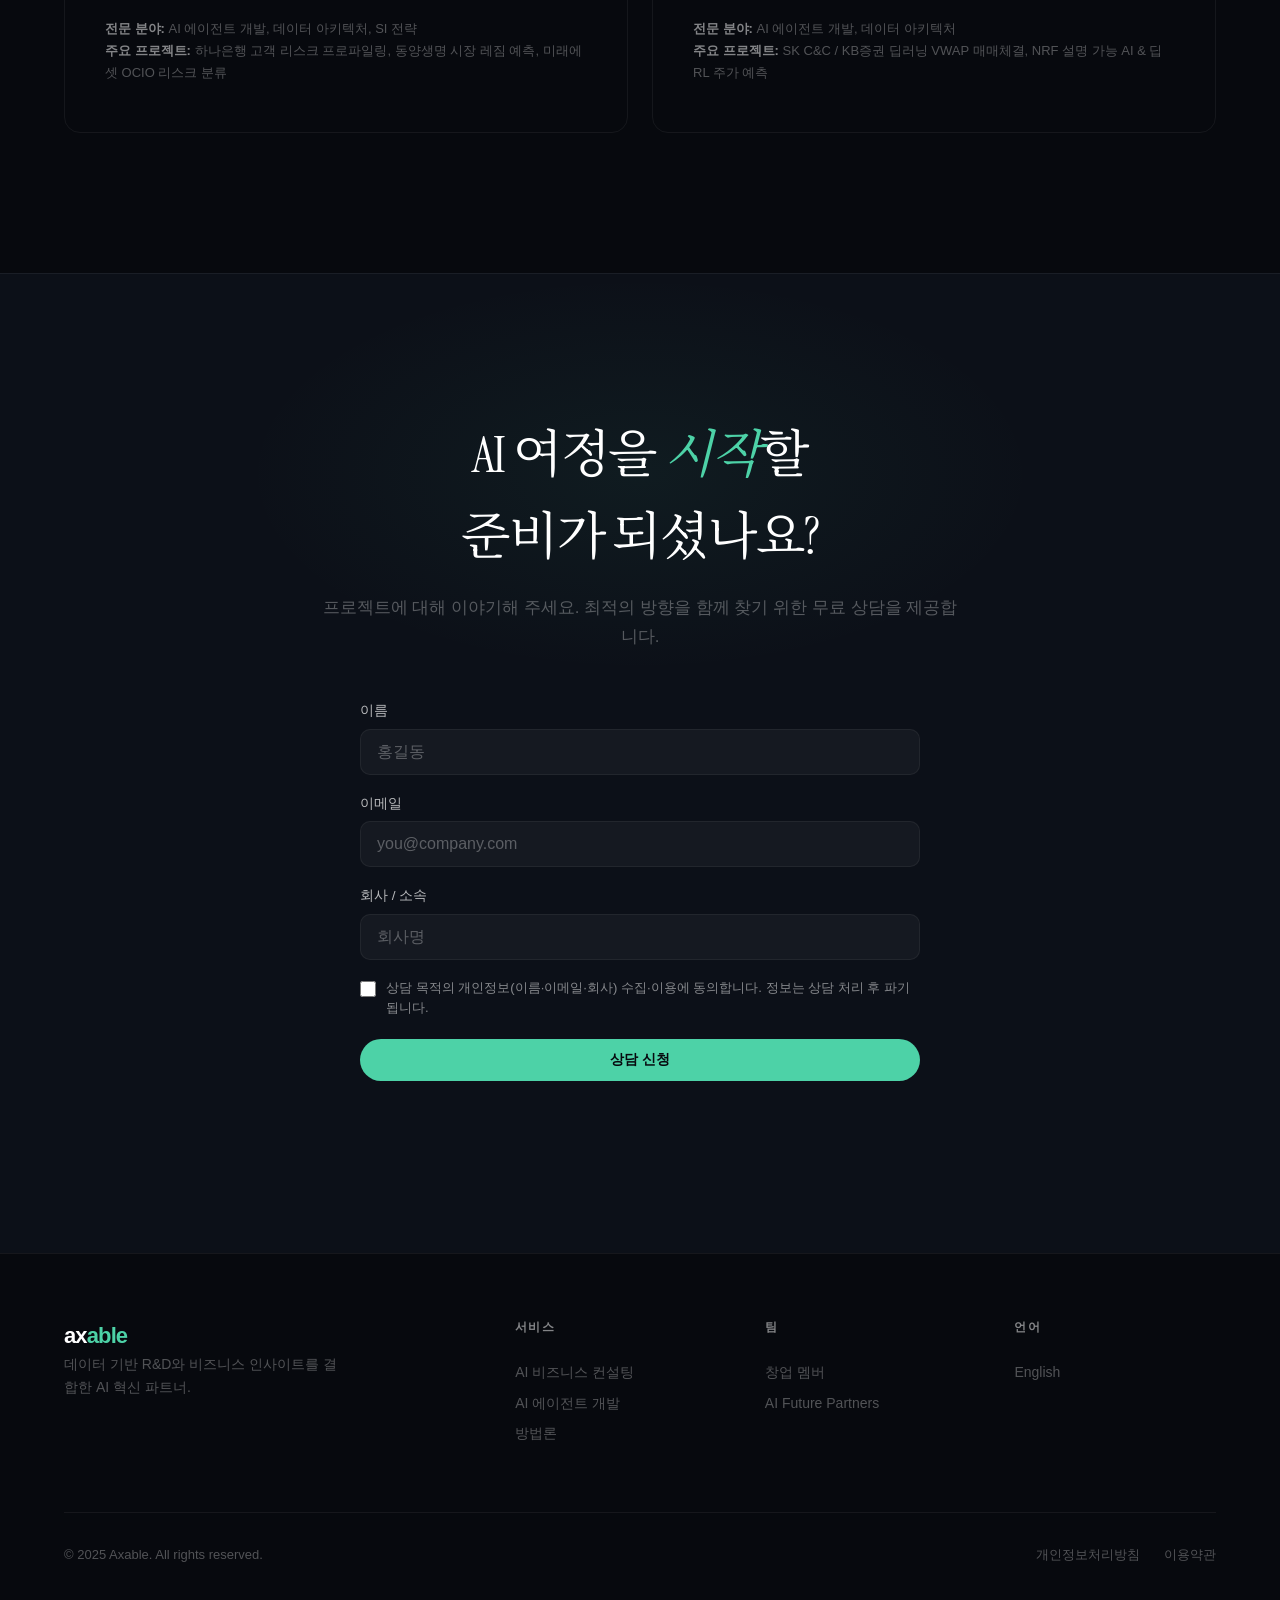
==== commit 4bc07436: "Replace Tally form with native lead form posting to intranet Leads now flow into the intranet's Supa" ====
--- a/public/index.html
+++ b/public/index.html
@@ -291,13 +291,33 @@
         <h2>AI 여정을 <em>시작</em>할<br>준비가 되셨나요?</h2>
         <p>프로젝트에 대해 이야기해 주세요. 최적의 방향을 함께 찾기 위한 무료 상담을 제공합니다.</p>
         <div class="form-container">
-          <iframe
-            data-tally-src="https://tally.so/embed/D4JaoE?alignLeft=1&hideTitle=1&transparentBackground=1&dynamicHeight=1"
-            loading="lazy"
-            width="100%"
-            height="400"
-            title="문의 양식"
-          ></iframe>
+          <form id="leadForm" class="lead-form" novalidate>
+            <div class="form-field">
+              <label for="lf-name">이름</label>
+              <input id="lf-name" name="name" type="text" autocomplete="name" placeholder="홍길동" required>
+            </div>
+            <div class="form-field">
+              <label for="lf-email">이메일</label>
+              <input id="lf-email" name="email" type="email" autocomplete="email" placeholder="you@company.com" required>
+            </div>
+            <div class="form-field">
+              <label for="lf-company">회사 / 소속</label>
+              <input id="lf-company" name="company" type="text" autocomplete="organization" placeholder="회사명" required>
+            </div>
+            <!-- honeypot: hidden from humans, catches bots -->
+            <input type="text" name="website" tabindex="-1" autocomplete="off" aria-hidden="true" style="position:absolute;left:-9999px;width:1px;height:1px;opacity:0;">
+            <label class="form-consent">
+              <input id="lf-consent" name="pipaConsent" type="checkbox" value="true" required>
+              <span>상담 목적의 개인정보(이름·이메일·회사) 수집·이용에 동의합니다. 정보는 상담 처리 후 파기됩니다.</span>
+            </label>
+            <button type="submit" class="btn btn-accent" id="lf-submit">상담 신청</button>
+            <p class="form-message" id="lf-message" role="status" aria-live="polite"></p>
+          </form>
+          <div class="form-success" id="lf-success" hidden>
+            <div class="form-success-check">✓</div>
+            <h3>감사합니다!</h3>
+            <p>상담 신청이 접수되었습니다. 곧 연락드리겠습니다.</p>
+          </div>
         </div>
       </div>
     </div>
@@ -339,24 +359,50 @@
 
   <!-- Scripts -->
   <script>
-    // Tally embed
-    var d = document, w = "https://tally.so/widgets/embed.js";
-    var v = function() {
-      if (typeof Tally !== "undefined") {
-        Tally.loadEmbeds();
-      } else {
-        d.querySelectorAll("iframe[data-tally-src]:not([src])").forEach(function(e) {
-          e.src = e.dataset.tallySrc;
+    // Lead form -> intranet (/api/subscribe)
+    (function () {
+      var form = document.getElementById('leadForm');
+      if (!form) return;
+      var msg = document.getElementById('lf-message');
+      var btn = document.getElementById('lf-submit');
+      var success = document.getElementById('lf-success');
+      form.addEventListener('submit', function (e) {
+        e.preventDefault();
+        msg.textContent = '';
+        var payload = {
+          name: form.name.value.trim(),
+          email: form.email.value.trim(),
+          company: form.company.value.trim(),
+          website: form.website.value,
+          pipaConsent: form.pipaConsent.checked ? 'true' : ''
+        };
+        if (!payload.name || !payload.email || !payload.company) {
+          msg.textContent = '모든 항목을 입력해 주세요.'; return;
+        }
+        if (payload.pipaConsent !== 'true') {
+          msg.textContent = '개인정보 수집·이용에 동의해 주세요.'; return;
+        }
+        btn.disabled = true;
+        var orig = btn.textContent; btn.textContent = '전송 중...';
+        fetch('/api/subscribe', {
+          method: 'POST',
+          headers: { 'Content-Type': 'application/json' },
+          body: JSON.stringify(payload)
+        }).then(function (r) {
+          return r.json().catch(function () { return {}; }).then(function (d) { return { ok: r.ok, d: d }; });
+        }).then(function (res) {
+          if (res.ok && res.d && res.d.ok) {
+            form.hidden = true; success.hidden = false;
+          } else {
+            msg.textContent = '전송에 실패했습니다. 잠시 후 다시 시도해 주세요.';
+            btn.disabled = false; btn.textContent = orig;
+          }
+        }).catch(function () {
+          msg.textContent = '전송에 실패했습니다. 잠시 후 다시 시도해 주세요.';
+          btn.disabled = false; btn.textContent = orig;
         });
-      }
-    };
-    if (d.querySelector('script[src="' + w + '"]') == null) {
-      var s = d.createElement("script");
-      s.src = w;
-      s.onload = v;
-      s.onerror = v;
-      d.body.appendChild(s);
-    } else v();
+      });
+    })();
 
     // Hamburger menu
     var hamburger = document.getElementById('hamburger');
--- a/public/style.css
+++ b/public/style.css
@@ -1011,10 +1011,109 @@
   margin: 0 auto;
 }
 
-.form-container iframe {
-  border: none;
+.lead-form {
+  display: flex;
+  flex-direction: column;
+  gap: 18px;
+  text-align: left;
+}
+
+.form-field {
+  display: flex;
+  flex-direction: column;
+  gap: 7px;
+}
+
+.form-field label {
+  font-size: 0.85rem;
+  color: var(--white-70);
+  font-weight: 500;
+}
+
+.lead-form input[type="text"],
+.lead-form input[type="email"] {
   width: 100%;
+  padding: 13px 16px;
+  background: var(--white-05);
+  border: 1px solid var(--dark-border);
+  border-radius: 10px;
+  color: var(--white);
+  font-family: var(--font-body);
+  font-size: 1rem;
+  transition: border-color 0.2s, background 0.2s;
+}
+
+.lead-form input::placeholder { color: var(--white-30); }
+
+.lead-form input:focus {
+  outline: none;
+  border-color: var(--accent);
+  background: var(--accent-subtle);
+}
+
+.form-consent {
+  display: flex;
+  align-items: flex-start;
+  gap: 10px;
+  font-size: 0.82rem;
+  color: var(--white-50);
+  line-height: 1.5;
+  cursor: pointer;
+}
+
+.form-consent input {
+  margin-top: 3px;
+  width: 16px;
+  height: 16px;
+  accent-color: var(--accent);
+  flex-shrink: 0;
+}
+
+.lead-form .btn {
+  width: 100%;
+  justify-content: center;
+  margin-top: 4px;
+}
+
+.form-message {
+  min-height: 1em;
+  font-size: 0.85rem;
+  color: #ff8a8a;
+  margin: 0;
+}
+
+.form-success {
+  text-align: center;
+  background: var(--white-05);
+  border: 1px solid var(--dark-border-accent);
   border-radius: 12px;
+  padding: 40px 28px;
+}
+
+.form-success-check {
+  width: 48px;
+  height: 48px;
+  margin: 0 auto 16px;
+  border-radius: 50%;
+  background: var(--accent);
+  color: var(--dark-900);
+  font-size: 1.5rem;
+  font-weight: 700;
+  display: flex;
+  align-items: center;
+  justify-content: center;
+}
+
+.form-success h3 {
+  font-family: var(--font-display);
+  font-size: 1.6rem;
+  color: var(--white);
+  margin: 0 0 8px;
+}
+
+.form-success p {
+  color: var(--white-70);
+  margin: 0;
 }
 
 /* ========== FOOTER ========== */
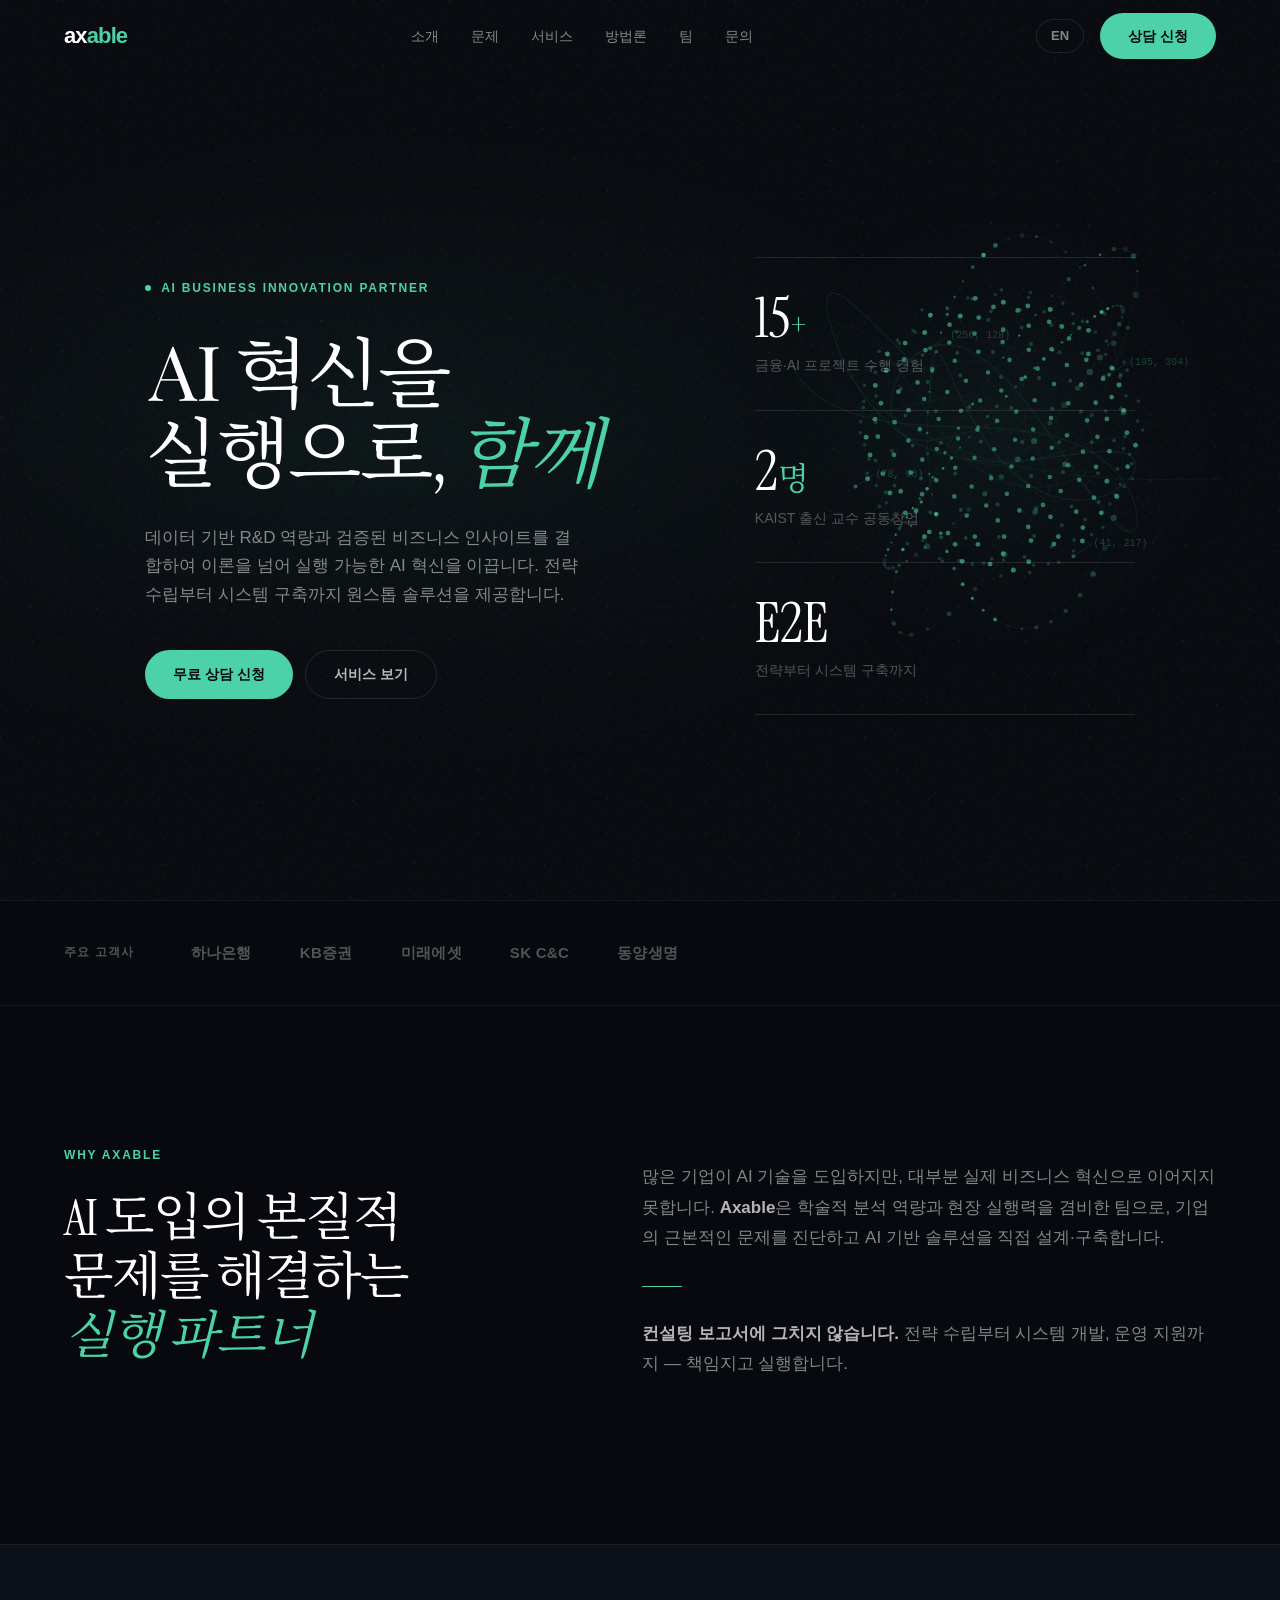
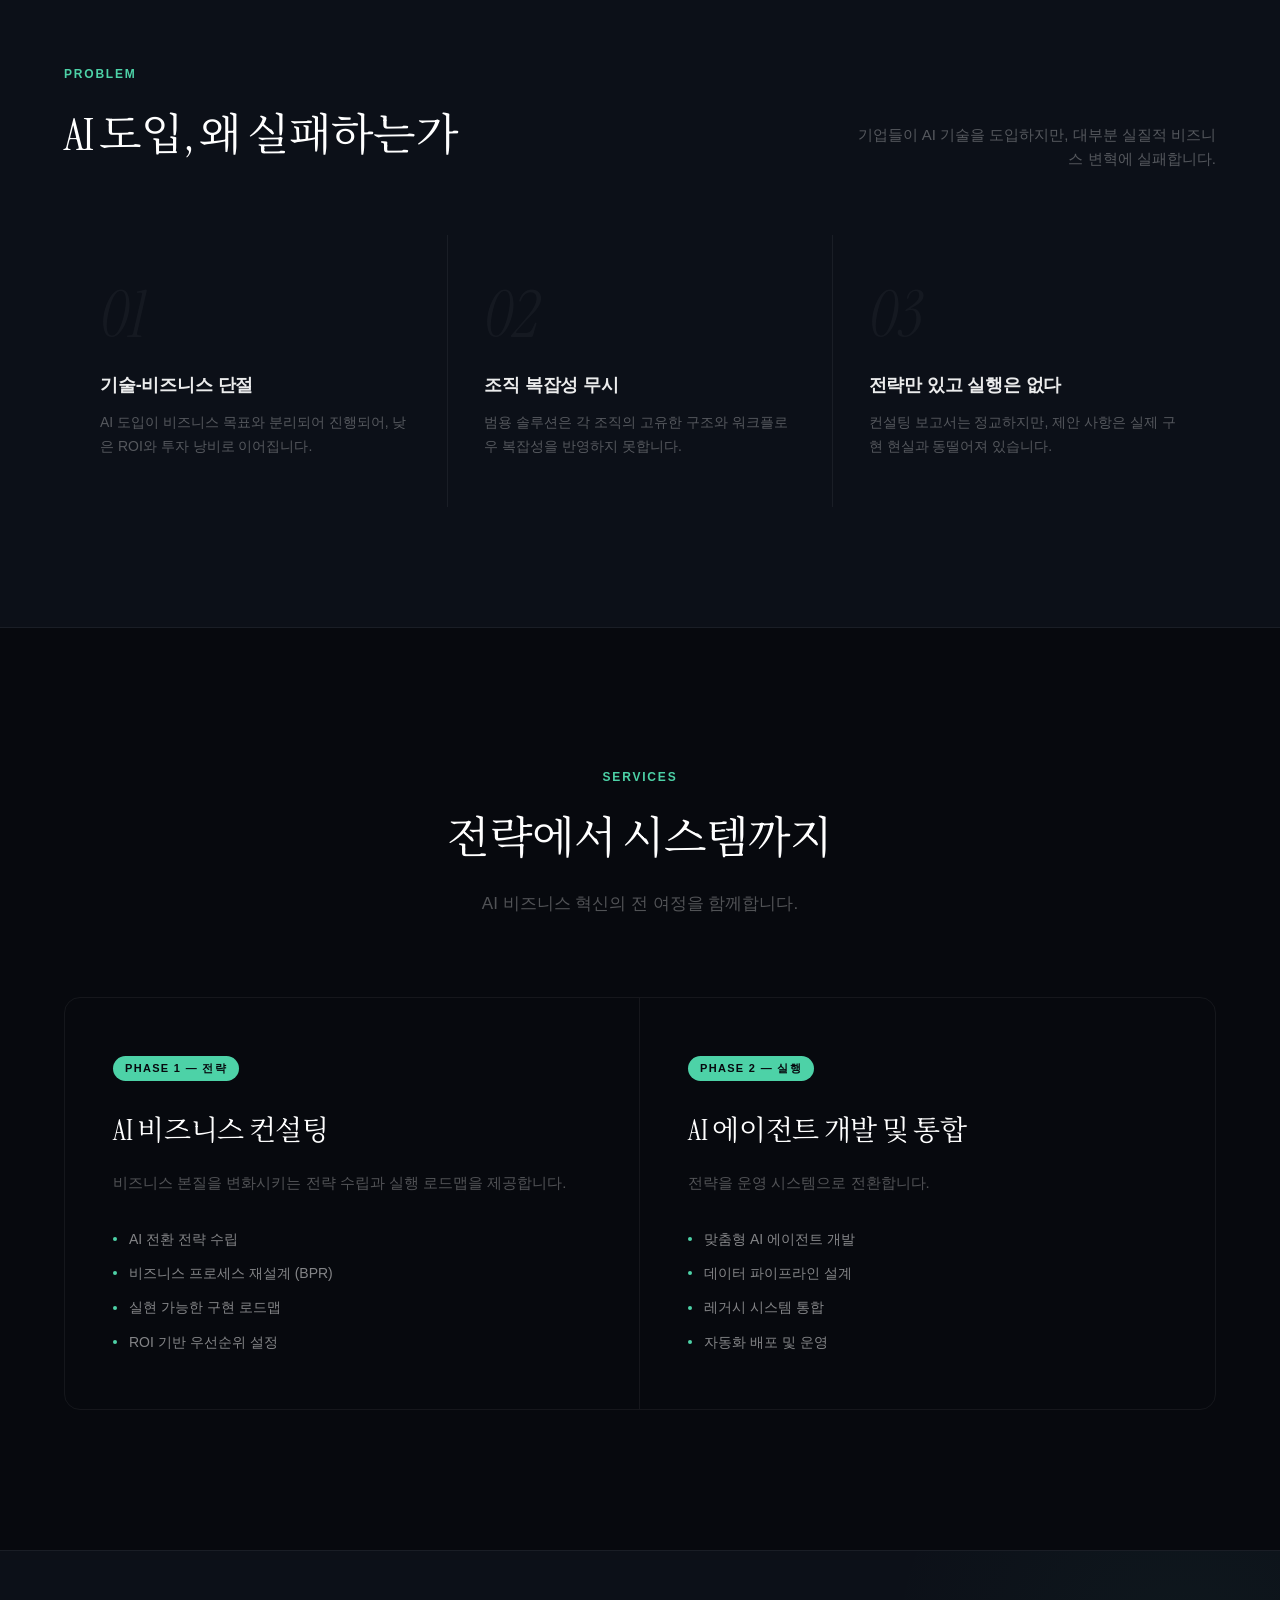
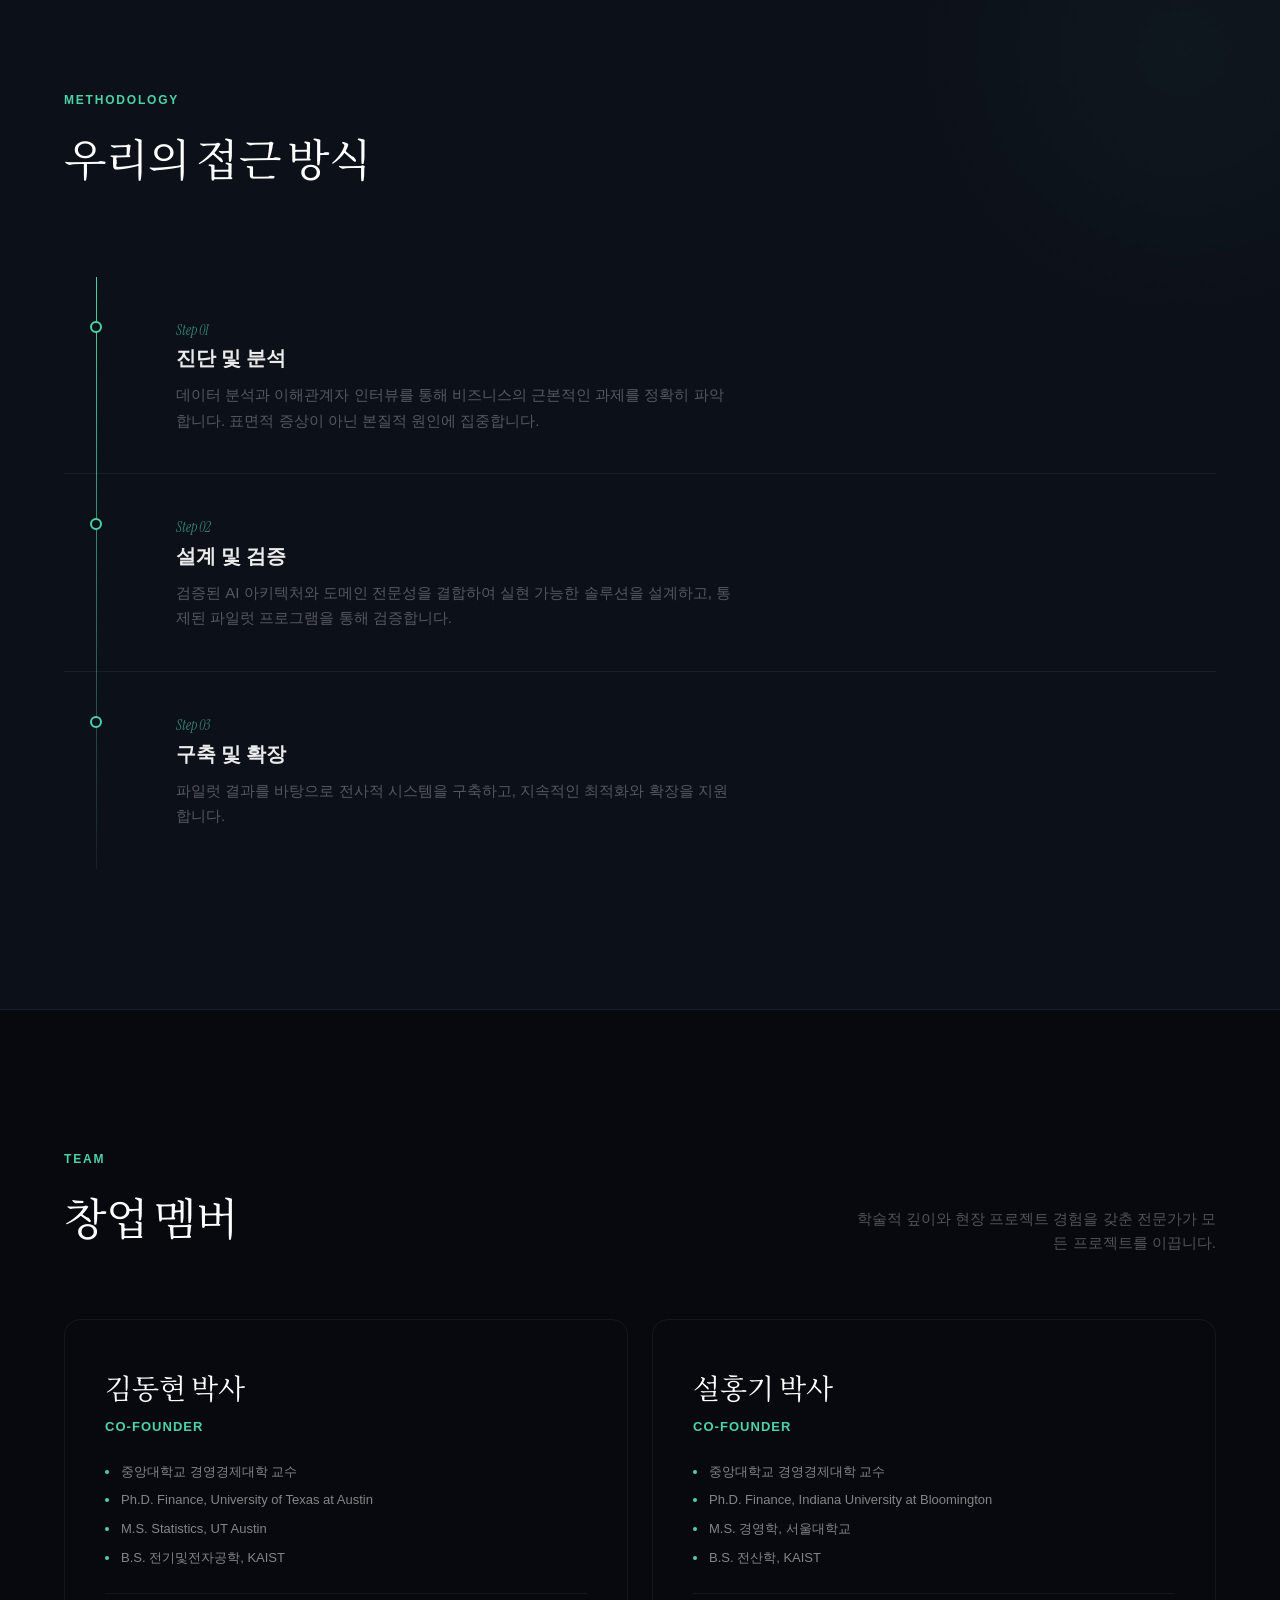
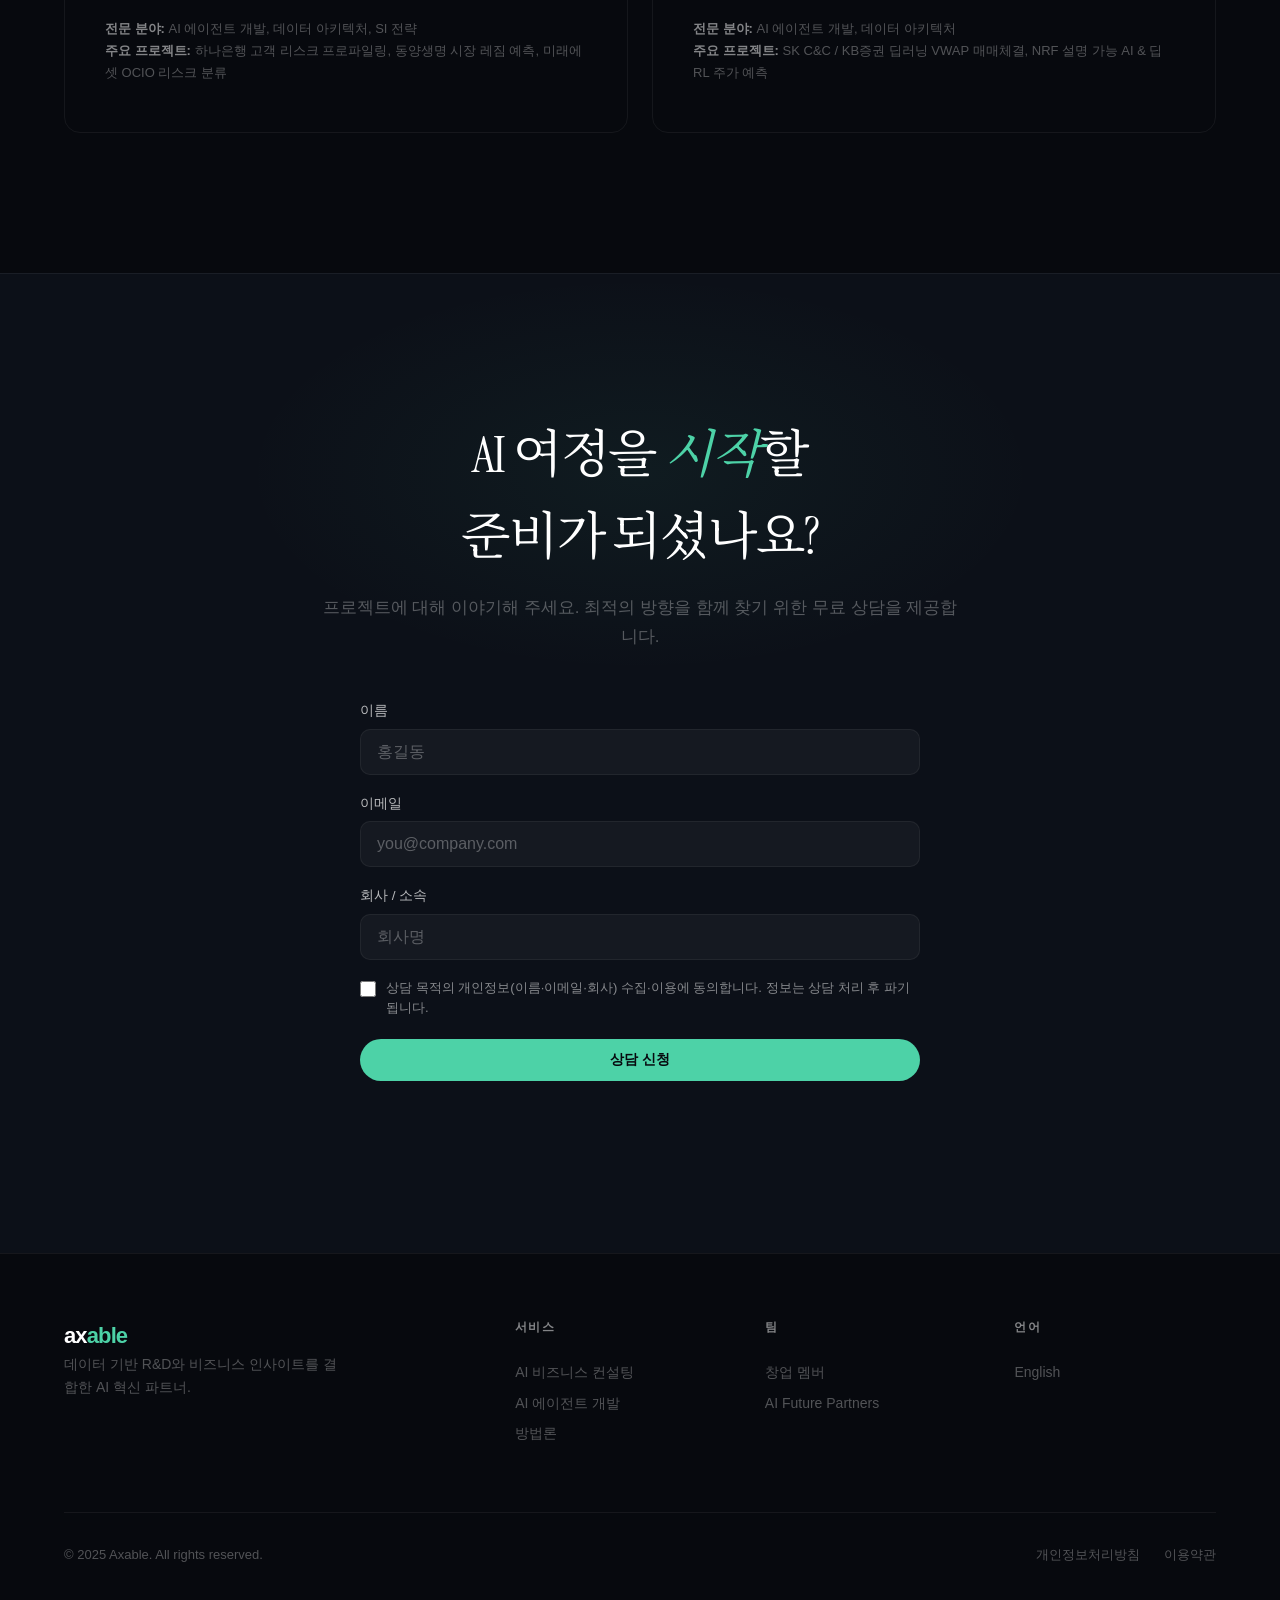
==== commit f018d6cd: "SEO: add sitemap.xml + Organization/WebSite JSON-LD (static site) robots.txt already advertised /sit" ====
--- a/public/index.html
+++ b/public/index.html
@@ -26,6 +26,34 @@
   <link rel="icon" href="/favicon.ico" sizes="any">
 
   <link rel="stylesheet" href="style.css">
+
+  <script type="application/ld+json">
+  {
+    "@context": "https://schema.org",
+    "@graph": [
+      {
+        "@type": "Organization",
+        "@id": "https://axable.co.kr/#organization",
+        "name": "Axable",
+        "url": "https://axable.co.kr",
+        "description": "Axable은 데이터 기반 R&D 역량과 검증된 비즈니스 인사이트를 결합하여 이론을 넘어 실행 가능한 AI 혁신을 이끕니다.",
+        "address": { "@type": "PostalAddress", "addressCountry": "KR" },
+        "founder": [
+          { "@type": "Person", "name": "설홍기" },
+          { "@type": "Person", "name": "김동현" }
+        ]
+      },
+      {
+        "@type": "WebSite",
+        "@id": "https://axable.co.kr/#website",
+        "url": "https://axable.co.kr",
+        "name": "Axable",
+        "inLanguage": "ko",
+        "publisher": { "@id": "https://axable.co.kr/#organization" }
+      }
+    ]
+  }
+  </script>
 </head>
 <body>
 
--- a/public/style.css
+++ b/public/style.css
@@ -1016,6 +1016,12 @@
   flex-direction: column;
   gap: 18px;
   text-align: left;
+}
+
+/* `display: flex` above overrides the [hidden] attribute's default
+   display:none, so hiding the form on success needs this explicit rule. */
+.lead-form[hidden] {
+  display: none;
 }
 
 .form-field {
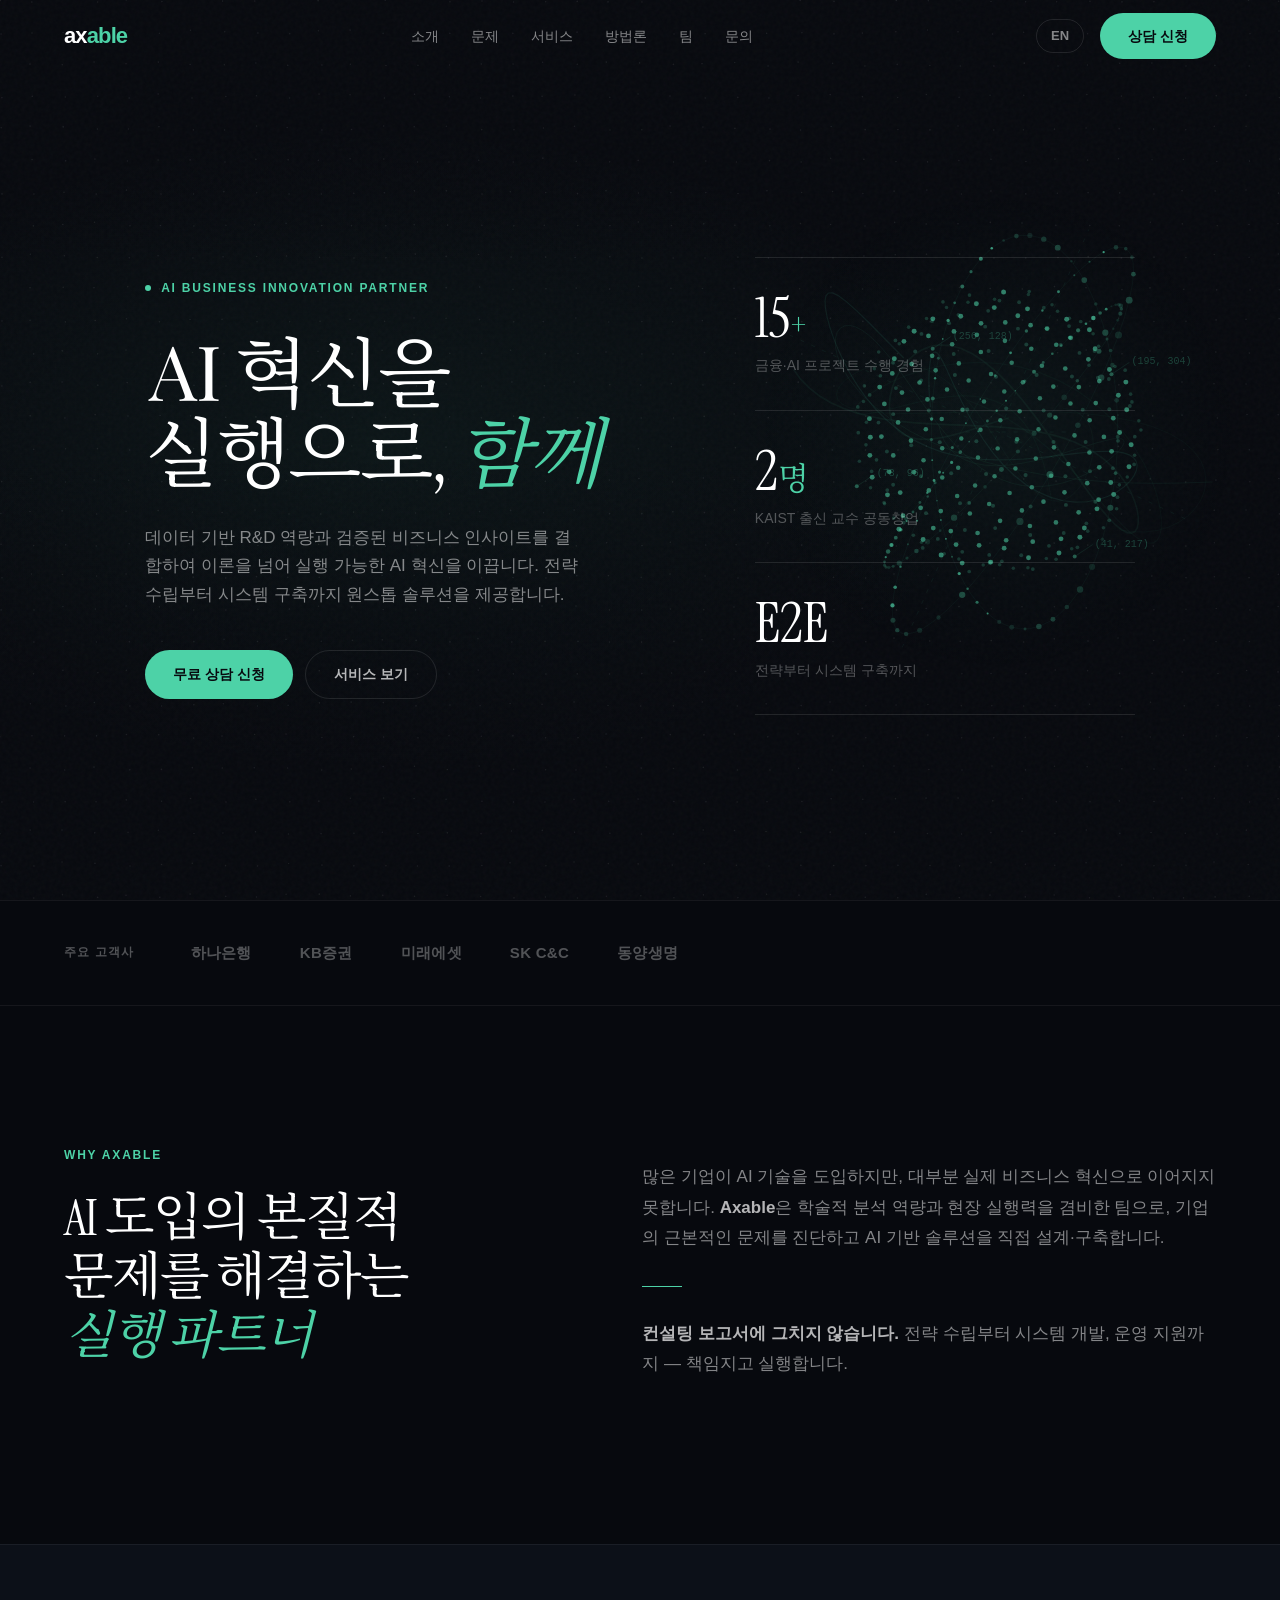
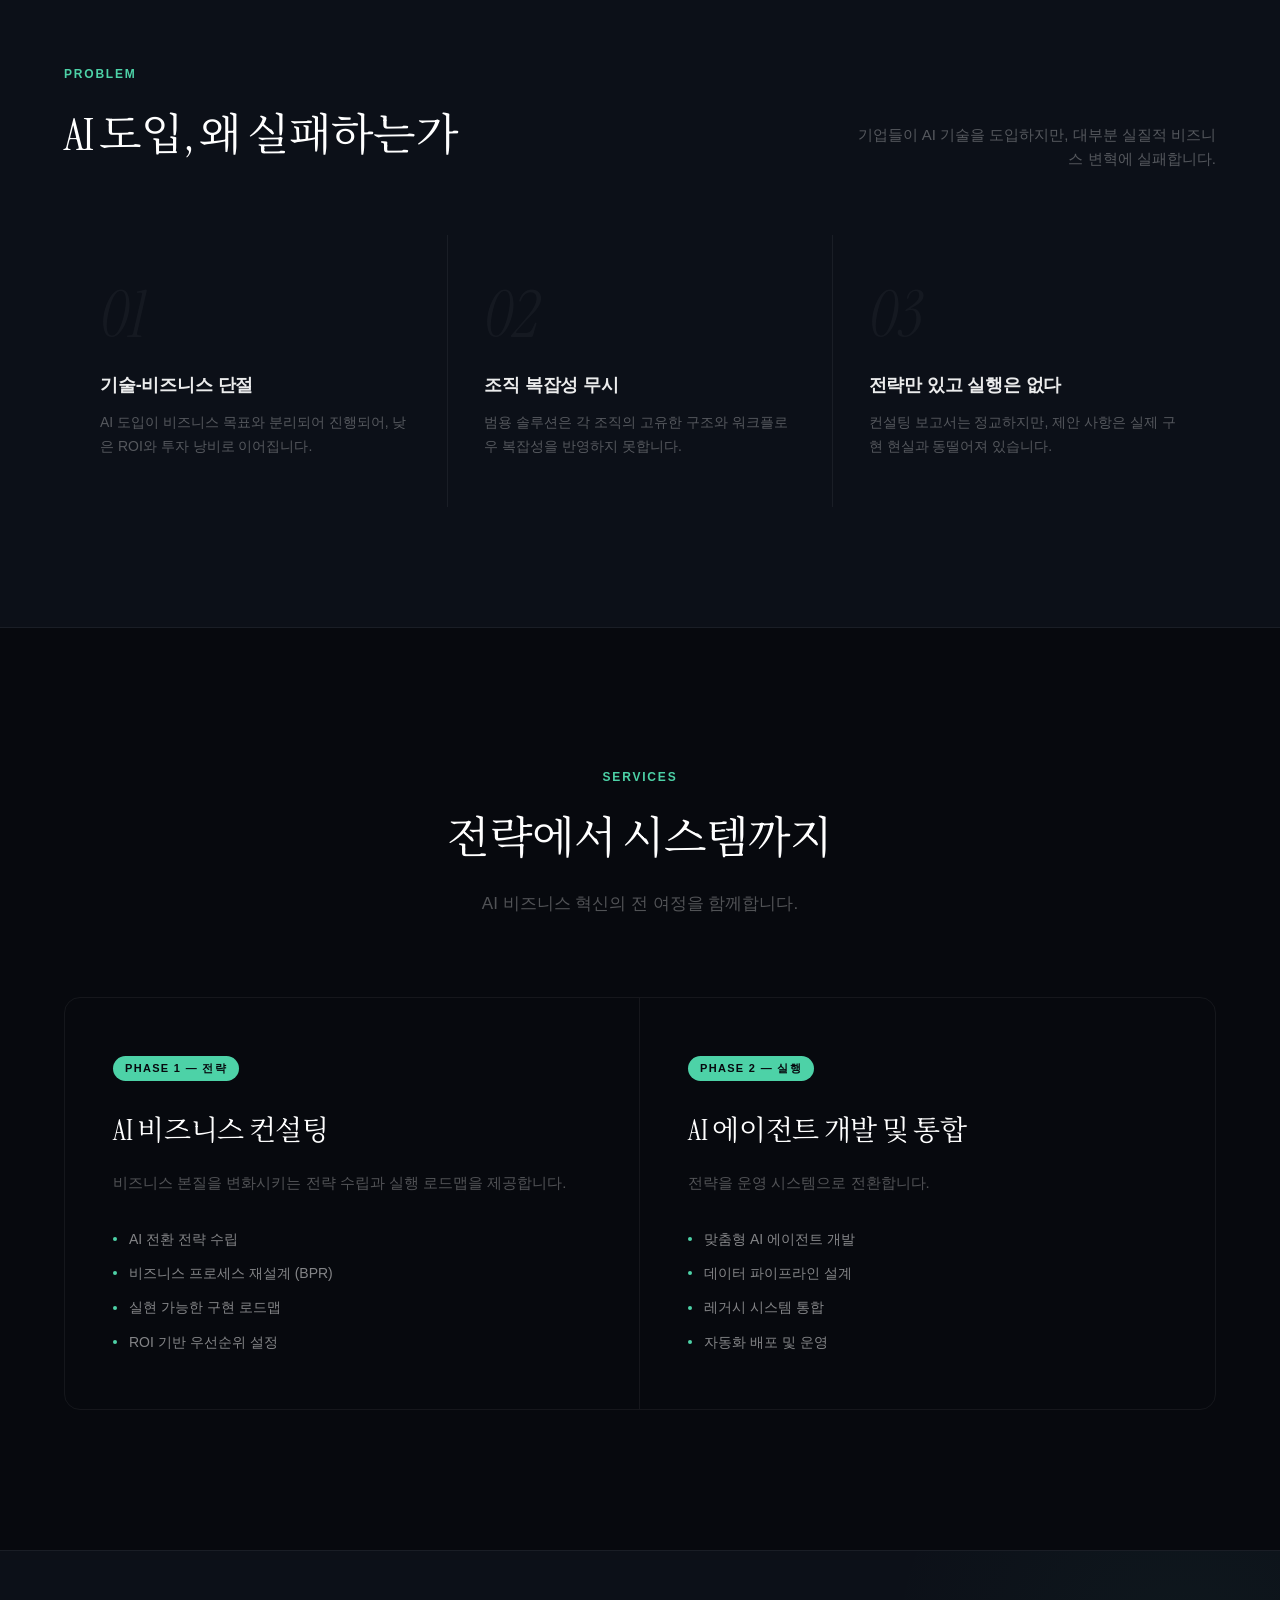
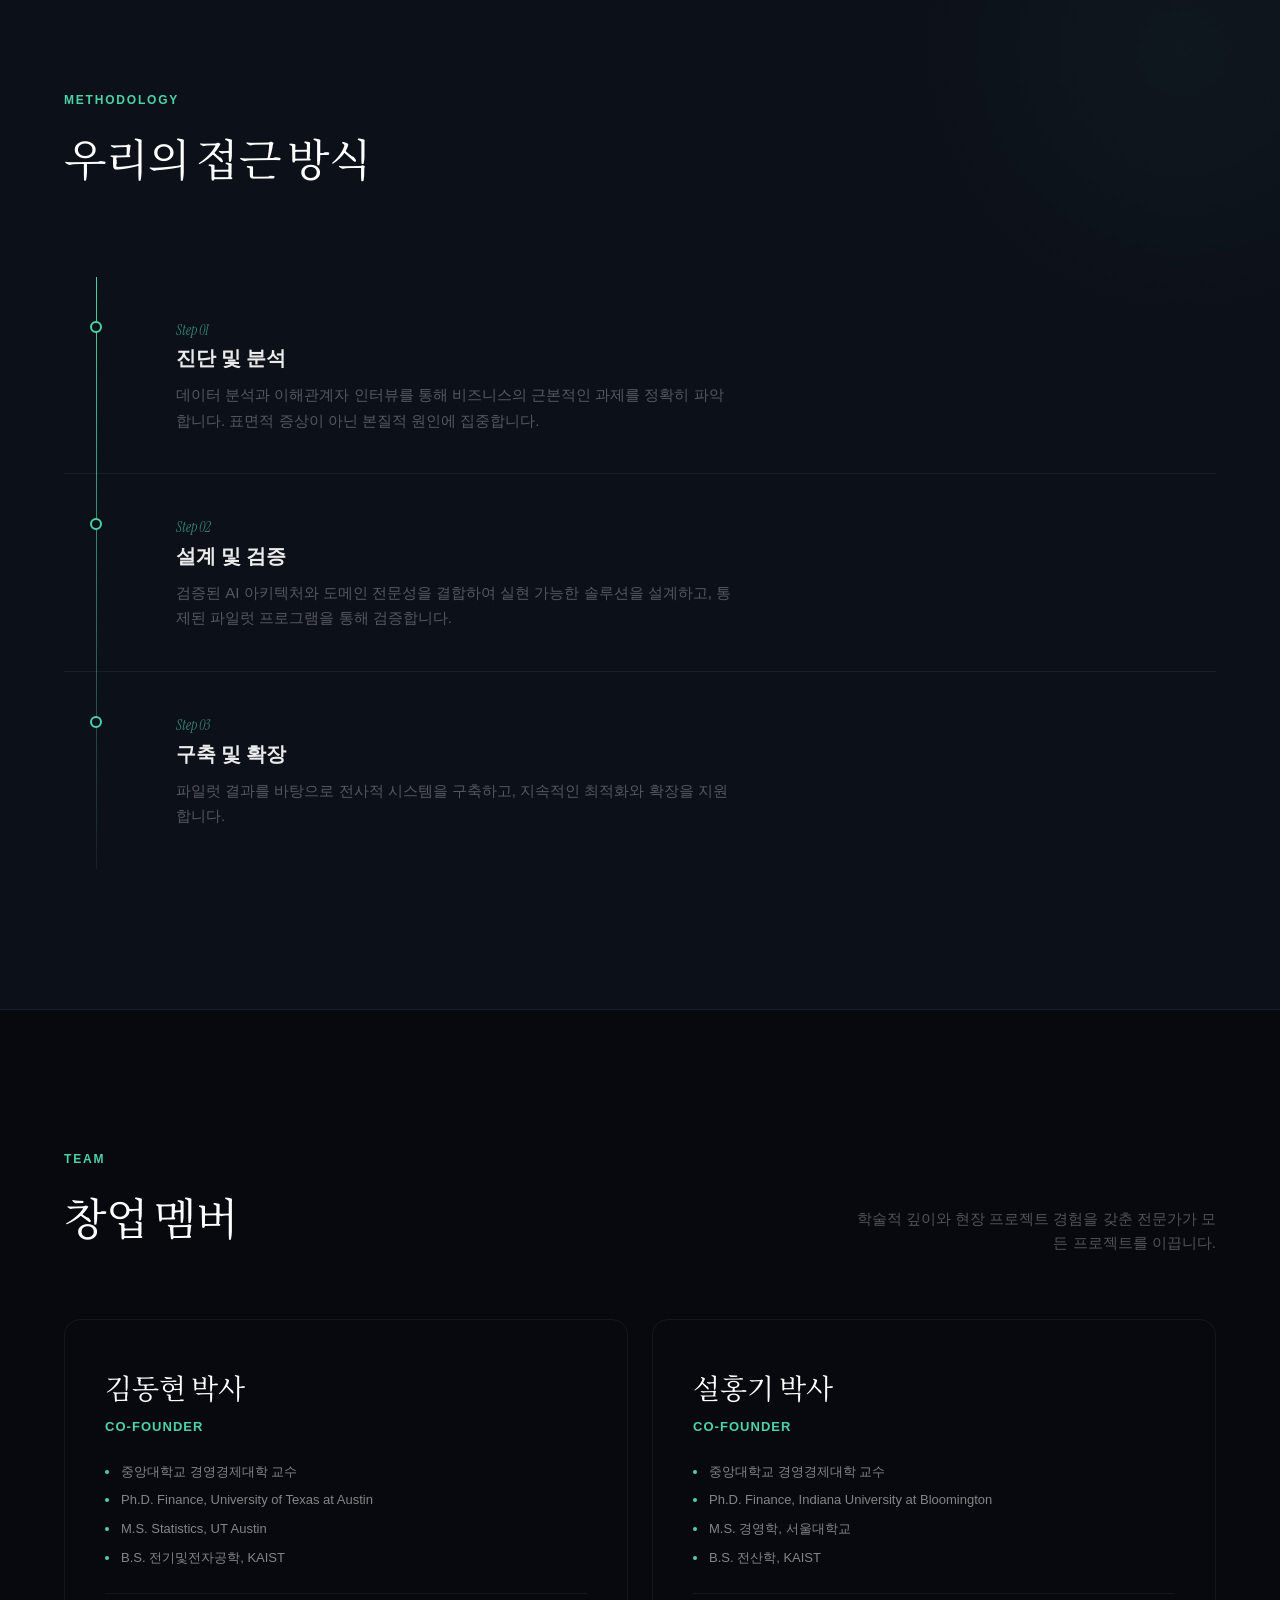
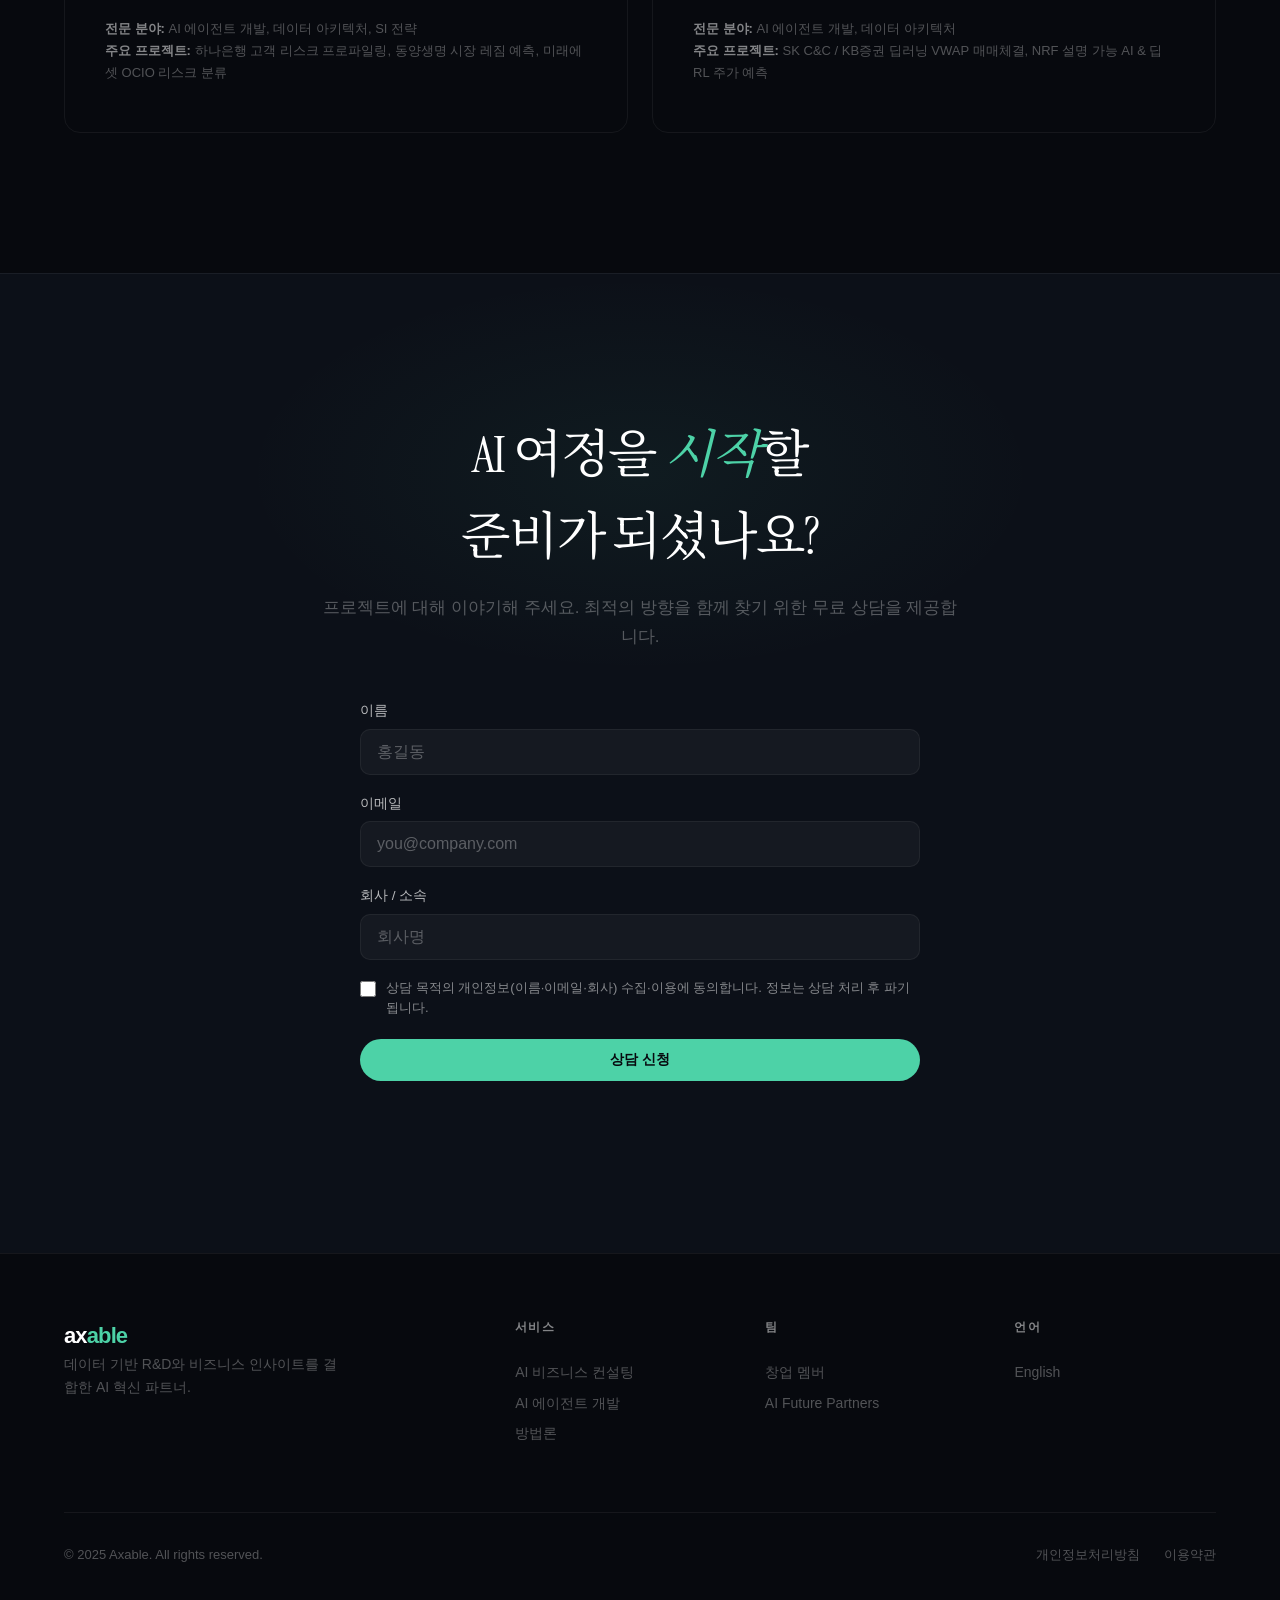
==== commit 8dbcbd31: "Drop stray /favicon.ico link (404s); keep the real favicon.svg Co-Authored-By: Claude Opus 4.8 <nore" ====
--- a/public/index.html
+++ b/public/index.html
@@ -21,9 +21,6 @@
   <meta name="twitter:card" content="summary_large_image">
   <meta name="twitter:title" content="Axable — AI 혁신을 실행으로">
   <meta name="twitter:description" content="전략에서 시스템까지 — AI 비즈니스 혁신의 가장 믿을 수 있는 파트너.">
-
-  <!-- Favicon -->
-  <link rel="icon" href="/favicon.ico" sizes="any">
 
   <link rel="stylesheet" href="style.css">
 
